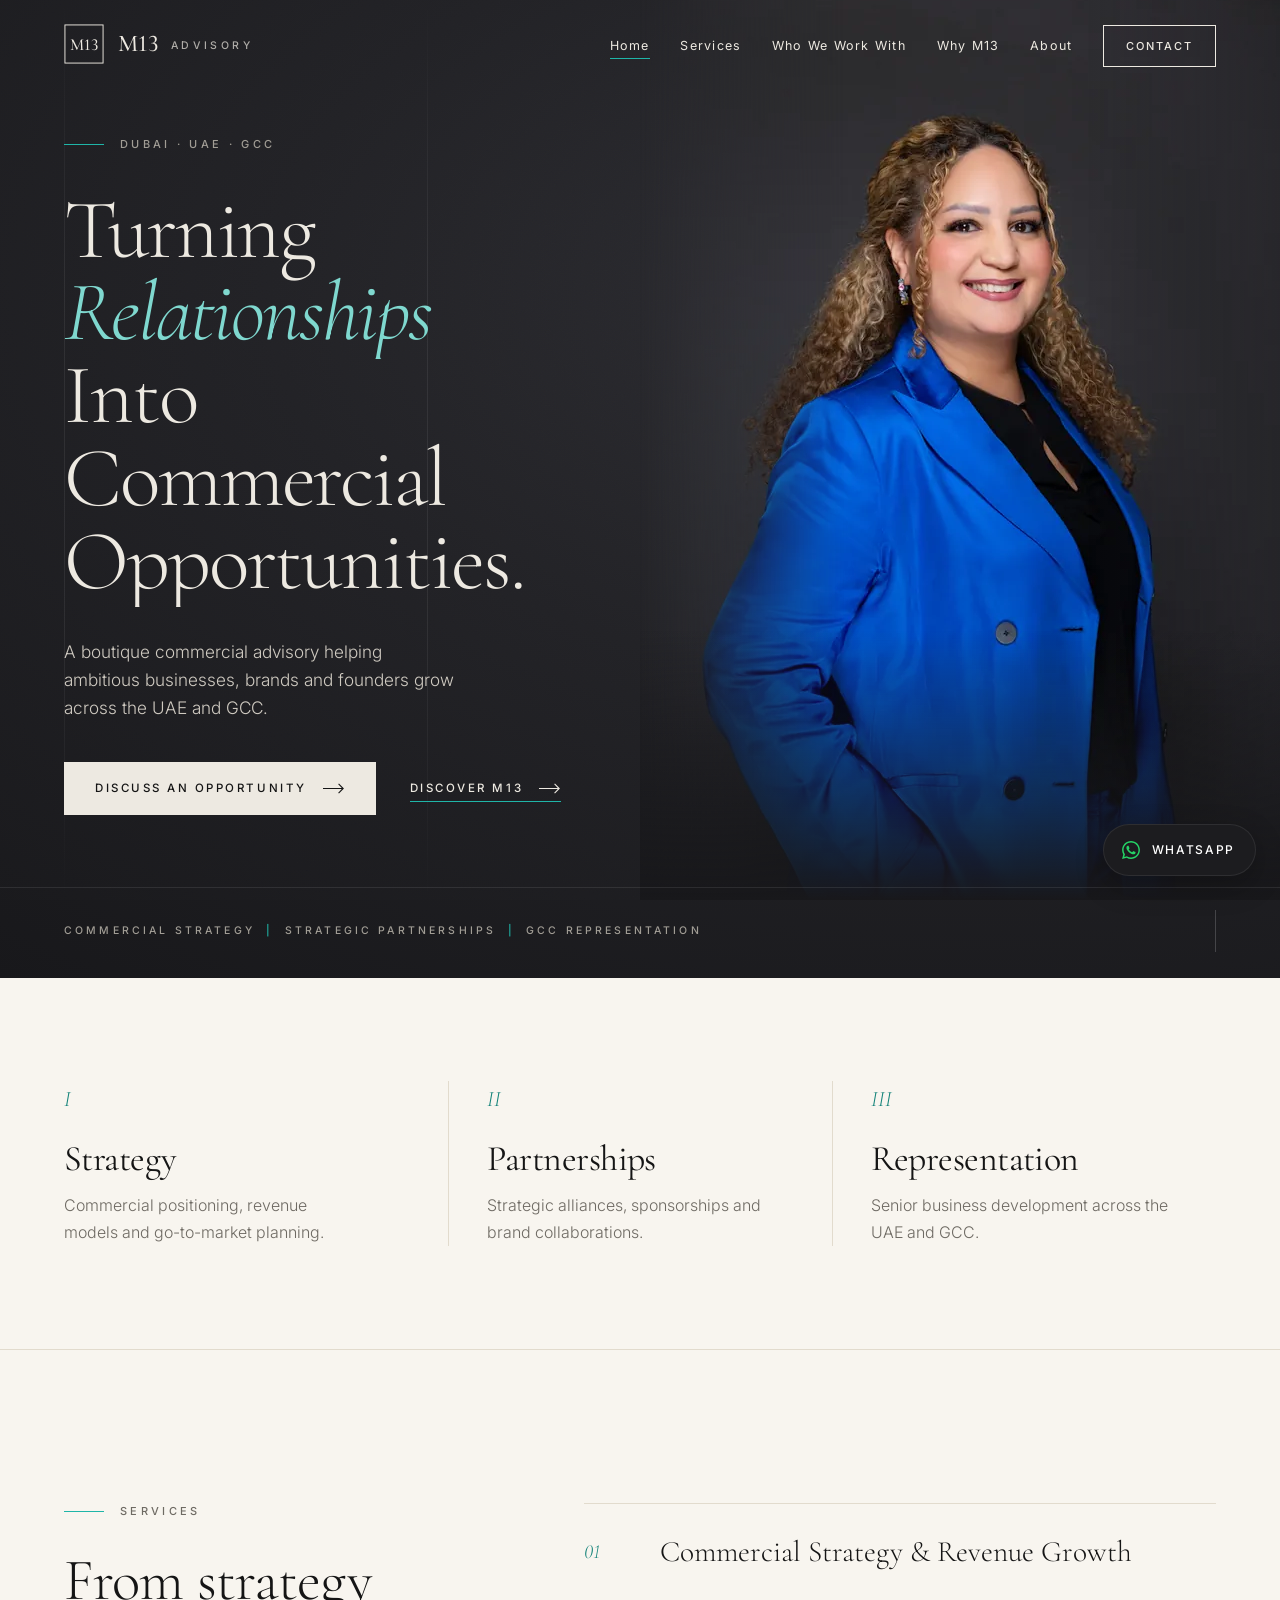
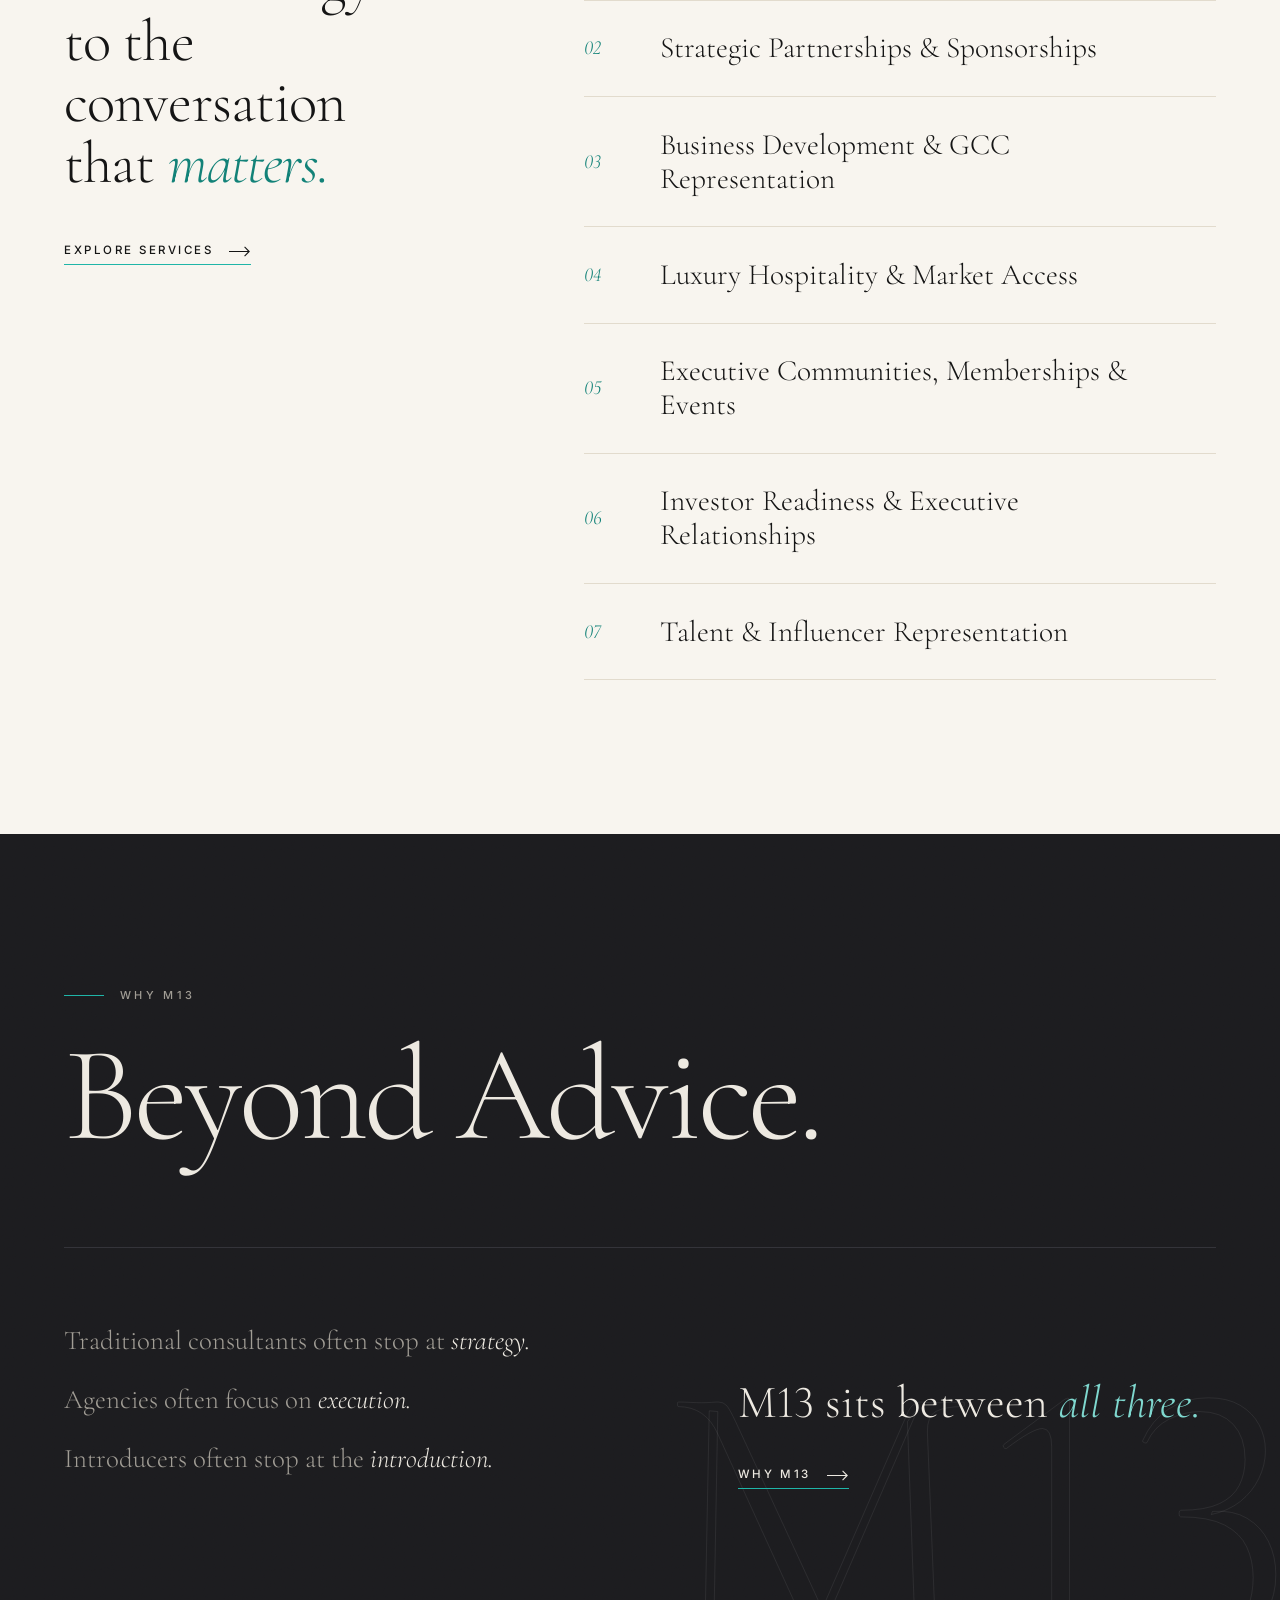
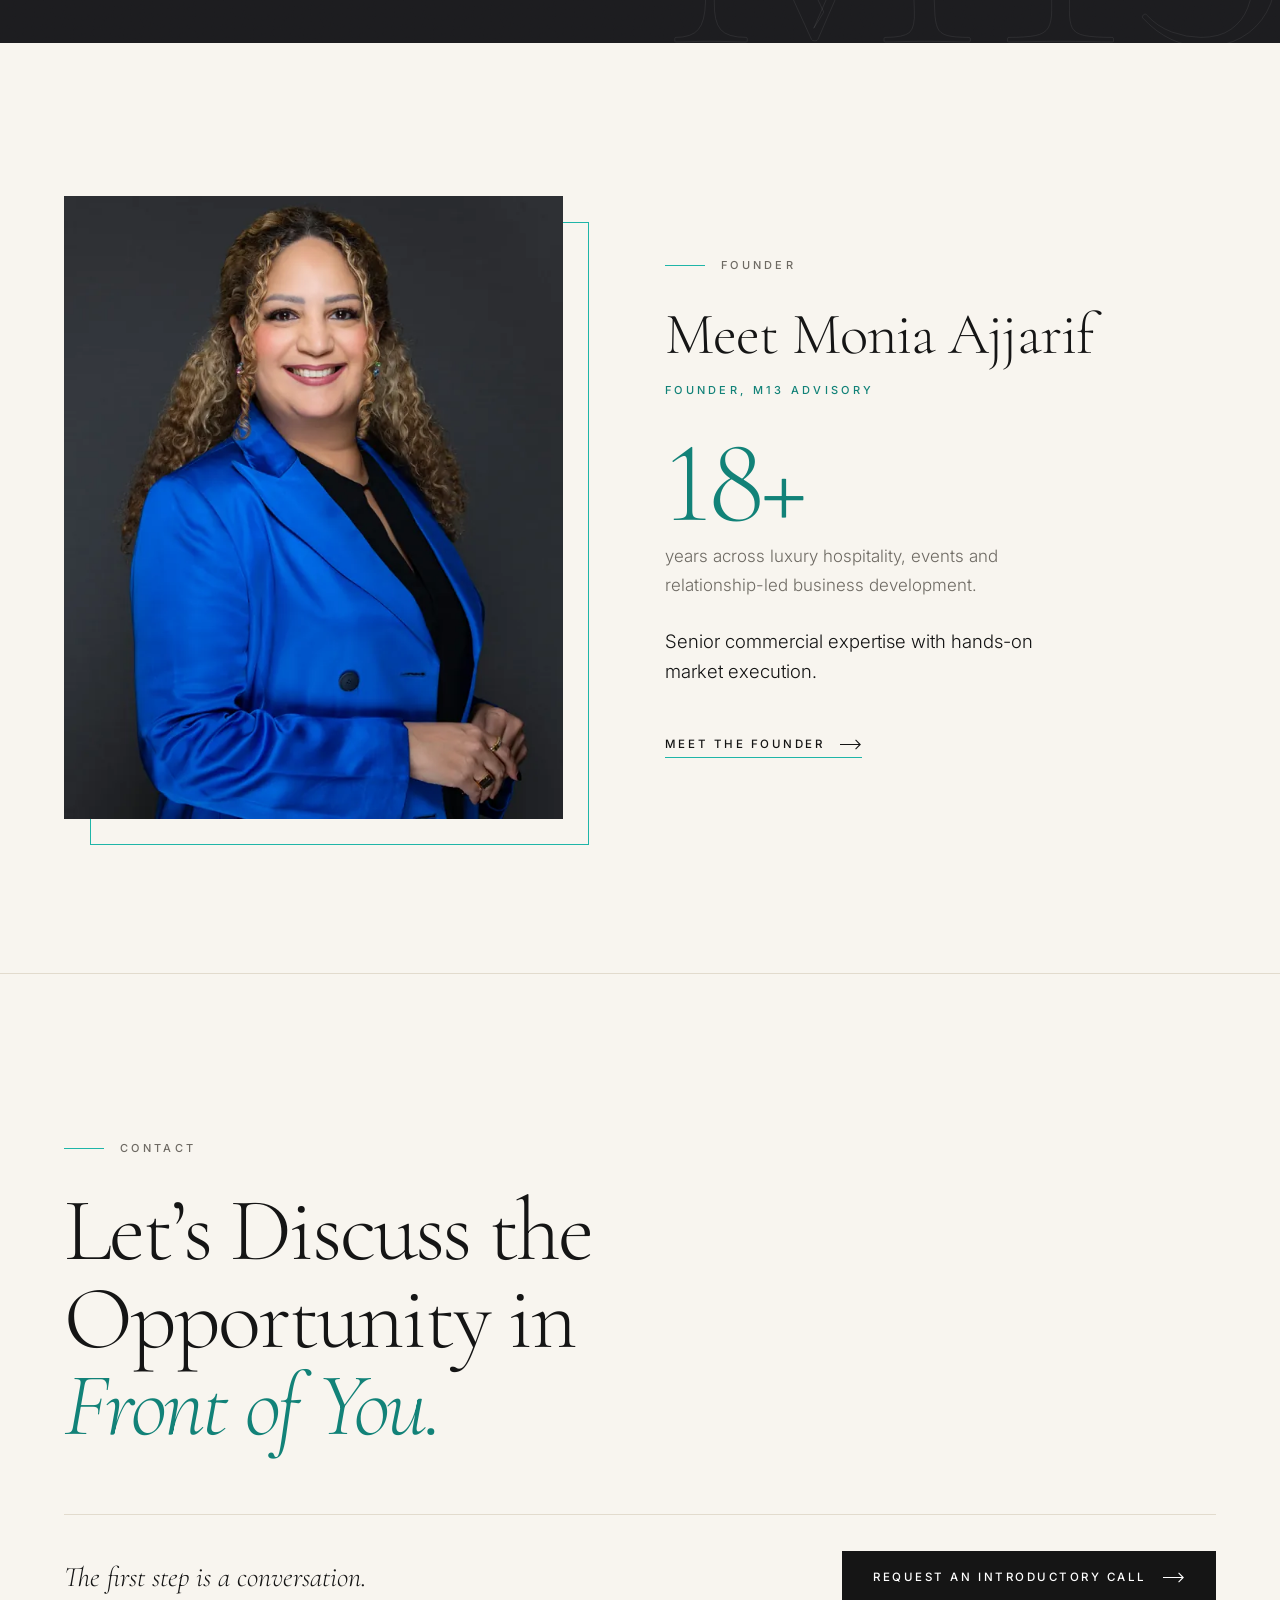
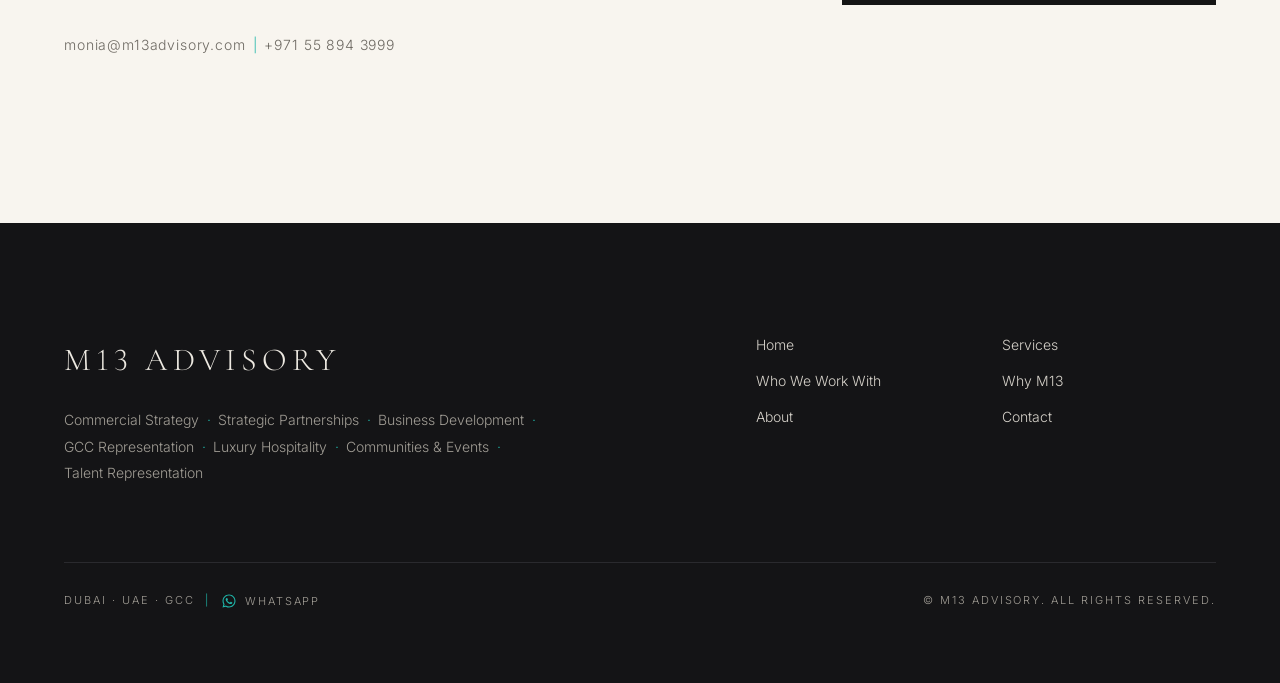
==== index.html @ a1a85a58 "M13 Advisory website" ====
<!doctype html>
<html lang="en">
<head>
<meta charset="utf-8">
<meta name="viewport" content="width=device-width, initial-scale=1">
<title>M13 Advisory | Commercial Strategy &amp; Strategic Partnerships GCC</title>
<meta name="description" content="M13 Advisory is a Dubai-based boutique commercial advisory specialising in commercial strategy, strategic partnerships, business development and GCC market representation.">

<link rel="canonical" href="https://m13advisory.com/">
<meta property="og:type" content="website">
<meta property="og:site_name" content="M13 Advisory">
<meta property="og:title" content="M13 Advisory | Commercial Strategy &amp; Strategic Partnerships GCC">
<meta property="og:description" content="M13 Advisory is a Dubai-based boutique commercial advisory specialising in commercial strategy, strategic partnerships, business development and GCC market representation.">
<meta property="og:url" content="https://m13advisory.com/">
<meta property="og:image" content="https://m13advisory.com/assets/og-image.png">
<meta property="og:locale" content="en_GB">
<meta name="twitter:card" content="summary_large_image">
<meta name="twitter:title" content="M13 Advisory | Commercial Strategy &amp; Strategic Partnerships GCC">
<meta name="twitter:description" content="M13 Advisory is a Dubai-based boutique commercial advisory specialising in commercial strategy, strategic partnerships, business development and GCC market representation.">
<meta name="twitter:image" content="https://m13advisory.com/assets/og-image.png">
<meta name="theme-color" content="#1A1A1C">
<link rel="icon" href="favicon.svg" type="image/svg+xml">
<link rel="apple-touch-icon" href="assets/apple-touch-icon.png">
<link rel="preconnect" href="https://fonts.googleapis.com">
<link rel="preconnect" href="https://fonts.gstatic.com" crossorigin>
<link href="https://fonts.googleapis.com/css2?family=Cormorant+Garamond:ital,wght@0,300;0,400;0,500;0,600;1,300;1,400;1,500&family=Inter:wght@300;400;500;600&display=swap" rel="stylesheet">
<link rel="stylesheet" href="assets/styles.css">
<script>document.documentElement.classList.add('js')</script>
</head>
<body class="has-dark-hero">
<a class="skip" href="#main">Skip to content</a>
<header class="site-header" data-header>
  <div class="wrap header-inner">
    <a class="brand" href="index.html" aria-label="M13 Advisory — Home">
  <svg class="brand-mark" viewBox="0 0 64 64" aria-hidden="true"><rect x="1.5" y="1.5" width="61" height="61" fill="none" stroke="currentColor" stroke-width="1.5"/><text x="32" y="42" text-anchor="middle" font-family="Cormorant Garamond, Georgia, serif" font-size="27" font-weight="500" fill="currentColor">M13</text></svg>
  <span class="brand-word">M13 <span>Advisory</span></span>
</a>
    <button class="menu-toggle" aria-expanded="false" aria-controls="site-nav" aria-label="Open menu"><span></span><span></span></button>
    <nav id="site-nav" class="site-nav" aria-label="Main">
      <ul>
<li><a href="index.html" aria-current="page">Home</a></li>
<li><a href="services.html">Services</a></li>
<li><a href="who-we-work-with.html">Who We Work With</a></li>
<li><a href="why-m13.html">Why M13</a></li>
<li><a href="about.html">About</a></li>
<li><a href="contact.html" class="nav-cta">Contact</a></li>
      </ul>
    </nav>
  </div>
</header>
<main id="main">

<section class="hero dark grain">
  <div class="hero-media"><figure class="photo hero-photo">
  <span class="photo-fallback" aria-hidden="true"><span class="pf-initials">MA</span><span class="pf-rule"></span><span class="pf-cap">Monia Ajjarif</span></span>
  <picture><source type="image/webp" srcset="assets/img/monia-pocket-640.webp 640w, assets/img/monia-pocket-1100.webp 1100w" sizes="(max-width: 960px) 100vw, 50vw"><img src="assets/img/monia-pocket-1100.webp" alt="Monia Ajjarif, Founder, M13 Advisory" width="1100" height="1650" fetchpriority="high" decoding="async" onerror="this.closest('figure').classList.add('img-missing')"></picture>
</figure></div>
  <div class="hero-lines" aria-hidden="true"><span></span><span></span><span></span></div>
  <div class="wrap hero-inner">
    <p class="eyebrow hero-in" style="--d:.1s"><span>Dubai · UAE · GCC</span></p>
    <h1 class="hero-title"><span class="ln"><span style="--d:.2s">Turning <em>Relationships</em></span></span> <span class="ln"><span style="--d:.34s">Into Commercial</span></span> <span class="ln"><span style="--d:.48s">Opportunities.</span></span></h1>
    <p class="hero-lead hero-in" style="--d:.8s">A boutique commercial advisory helping ambitious businesses, brands and founders grow across the UAE and GCC.</p>
    <div class="actions hero-in" style="--d:.95s"><a class="btn btn-light" href="contact.html"><span>Discuss an Opportunity</span><svg class="arrow" viewBox="0 0 24 12" aria-hidden="true"><path d="M0 6h22M17 1l5 5-5 5" fill="none" stroke="currentColor" stroke-width="1.2"/></svg></a><a class="btn btn-ghost" href="about.html"><span>Discover M13</span><svg class="arrow" viewBox="0 0 24 12" aria-hidden="true"><path d="M0 6h22M17 1l5 5-5 5" fill="none" stroke="currentColor" stroke-width="1.2"/></svg></a></div>
  </div>
  <div class="wrap hero-foot hero-in" style="--d:1.15s">
    <p>Commercial Strategy <span class="sep">|</span> Strategic Partnerships <span class="sep">|</span> GCC Representation</p>
    <span class="scroll-cue" aria-hidden="true"></span>
  </div>
</section>

<section class="pillar-strip">
  <div class="wrap">
    <ol class="trio">
      <li class="reveal"><span class="trio-num">I</span><h2>Strategy</h2><p>Commercial positioning, revenue models and go-to-market planning.</p></li>
      <li class="reveal" style="--d:.1s"><span class="trio-num">II</span><h2>Partnerships</h2><p>Strategic alliances, sponsorships and brand collaborations.</p></li>
      <li class="reveal" style="--d:.2s"><span class="trio-num">III</span><h2>Representation</h2><p>Senior business development across the UAE and GCC.</p></li>
    </ol>
  </div>
</section>

<section class="section svc-index-sec">
  <div class="wrap idx-grid">
    <div class="idx-head reveal">
      <p class="eyebrow"><span>Services</span></p>
      <h2 class="display-2">From strategy to the conversation that <em>matters.</em></h2>
      <a class="btn btn-ghost" href="services.html"><span>Explore Services</span><svg class="arrow" viewBox="0 0 24 12" aria-hidden="true"><path d="M0 6h22M17 1l5 5-5 5" fill="none" stroke="currentColor" stroke-width="1.2"/></svg></a>
    </div>
    <ol class="svc-index">
<li class="reveal" style="--d:0.00s"><a class="idx-row" href="services.html#01">
  <span class="idx-num">01</span>
  <span class="idx-title">Commercial Strategy &amp; Revenue Growth</span>
  <span class="idx-go" aria-hidden="true"><svg class="arrow" viewBox="0 0 24 12" aria-hidden="true"><path d="M0 6h22M17 1l5 5-5 5" fill="none" stroke="currentColor" stroke-width="1.2"/></svg></span>
</a></li>
<li class="reveal" style="--d:0.05s"><a class="idx-row" href="services.html#02">
  <span class="idx-num">02</span>
  <span class="idx-title">Strategic Partnerships &amp; Sponsorships</span>
  <span class="idx-go" aria-hidden="true"><svg class="arrow" viewBox="0 0 24 12" aria-hidden="true"><path d="M0 6h22M17 1l5 5-5 5" fill="none" stroke="currentColor" stroke-width="1.2"/></svg></span>
</a></li>
<li class="reveal" style="--d:0.10s"><a class="idx-row" href="services.html#03">
  <span class="idx-num">03</span>
  <span class="idx-title">Business Development &amp; GCC Representation</span>
  <span class="idx-go" aria-hidden="true"><svg class="arrow" viewBox="0 0 24 12" aria-hidden="true"><path d="M0 6h22M17 1l5 5-5 5" fill="none" stroke="currentColor" stroke-width="1.2"/></svg></span>
</a></li>
<li class="reveal" style="--d:0.15s"><a class="idx-row" href="services.html#04">
  <span class="idx-num">04</span>
  <span class="idx-title">Luxury Hospitality &amp; Market Access</span>
  <span class="idx-go" aria-hidden="true"><svg class="arrow" viewBox="0 0 24 12" aria-hidden="true"><path d="M0 6h22M17 1l5 5-5 5" fill="none" stroke="currentColor" stroke-width="1.2"/></svg></span>
</a></li>
<li class="reveal" style="--d:0.20s"><a class="idx-row" href="services.html#05">
  <span class="idx-num">05</span>
  <span class="idx-title">Executive Communities, Memberships &amp; Events</span>
  <span class="idx-go" aria-hidden="true"><svg class="arrow" viewBox="0 0 24 12" aria-hidden="true"><path d="M0 6h22M17 1l5 5-5 5" fill="none" stroke="currentColor" stroke-width="1.2"/></svg></span>
</a></li>
<li class="reveal" style="--d:0.25s"><a class="idx-row" href="services.html#06">
  <span class="idx-num">06</span>
  <span class="idx-title">Investor Readiness &amp; Executive Relationships</span>
  <span class="idx-go" aria-hidden="true"><svg class="arrow" viewBox="0 0 24 12" aria-hidden="true"><path d="M0 6h22M17 1l5 5-5 5" fill="none" stroke="currentColor" stroke-width="1.2"/></svg></span>
</a></li>
<li class="reveal" style="--d:0.30s"><a class="idx-row" href="services.html#07">
  <span class="idx-num">07</span>
  <span class="idx-title">Talent &amp; Influencer Representation</span>
  <span class="idx-go" aria-hidden="true"><svg class="arrow" viewBox="0 0 24 12" aria-hidden="true"><path d="M0 6h22M17 1l5 5-5 5" fill="none" stroke="currentColor" stroke-width="1.2"/></svg></span>
</a></li>
    </ol>
  </div>
</section>

<section class="section beyond dark grain">
  <span class="beyond-m13" aria-hidden="true">M13</span>
  <div class="wrap">
    <p class="eyebrow"><span>Why M13</span></p>
    <h2 class="beyond-title reveal">Beyond Advice.</h2>
    <div class="beyond-grid">
      <ul class="beyond-list">
        <li class="reveal">Traditional consultants often stop at <span>strategy.</span></li>
        <li class="reveal" style="--d:.1s">Agencies often focus on <span>execution.</span></li>
        <li class="reveal" style="--d:.2s">Introducers often stop at the <span>introduction.</span></li>
      </ul>
      <div class="beyond-answer reveal" style="--d:.3s">
        <p class="statement">M13 sits between <em>all three.</em></p>
        <a class="btn btn-ghost" href="why-m13.html"><span>Why M13</span><svg class="arrow" viewBox="0 0 24 12" aria-hidden="true"><path d="M0 6h22M17 1l5 5-5 5" fill="none" stroke="currentColor" stroke-width="1.2"/></svg></a>
      </div>
    </div>
  </div>
</section>

<section class="section founder-teaser">
  <div class="wrap founder-grid">
    <div class="reveal reveal-img"><figure class="photo founder-photo">
  <span class="photo-fallback" aria-hidden="true"><span class="pf-initials">MA</span><span class="pf-rule"></span><span class="pf-cap">Monia Ajjarif</span></span>
  <picture><source type="image/webp" srcset="assets/img/monia-clasped-640.webp 640w, assets/img/monia-clasped-1100.webp 1100w" sizes="(max-width: 960px) 92vw, 46vw"><img src="assets/monia-ajjarif.jpg" alt="Monia Ajjarif, Founder, M13 Advisory" width="1100" height="1375" loading="lazy" decoding="async" onerror="this.closest('figure').classList.add('img-missing')"></picture>
</figure></div>
    <div class="founder-copy reveal" style="--d:.15s">
      <p class="eyebrow"><span>Founder</span></p>
      <h2 class="display-2">Meet Monia Ajjarif</h2>
      <p class="role">Founder, M13 Advisory</p>
      <p class="big-num"><span>18+</span>years across luxury hospitality, events and relationship-led business development.</p>
      <p class="lead">Senior commercial expertise with hands-on market execution.</p>
      <div class="actions"><a class="btn btn-ghost" href="about.html#founder"><span>Meet the Founder</span><svg class="arrow" viewBox="0 0 24 12" aria-hidden="true"><path d="M0 6h22M17 1l5 5-5 5" fill="none" stroke="currentColor" stroke-width="1.2"/></svg></a></div>
    </div>
  </div>
</section>

<section class="section cta-band">
  <div class="wrap">
    <div class="cta-inner reveal">
      <p class="eyebrow"><span>Contact</span></p>
      <h2 class="cta-title">Let’s Discuss the Opportunity in <em>Front of You.</em></h2>
      <div class="cta-row">
        <p class="lead">The first step is a conversation.</p>
        <div class="actions"><a class="btn btn-primary" href="contact.html"><span>Request an Introductory Call</span><svg class="arrow" viewBox="0 0 24 12" aria-hidden="true"><path d="M0 6h22M17 1l5 5-5 5" fill="none" stroke="currentColor" stroke-width="1.2"/></svg></a></div>
      </div>
      <p class="cta-contacts"><a href="mailto:monia@m13advisory.com">monia@m13advisory.com</a><span class="sep">|</span><a href="tel:+971558943999">+971 55 894 3999</a></p>
    </div>
  </div>
</section>

</main>
<footer class="site-footer">
  <div class="wrap">
    <div class="footer-top">
      <div>
        <p class="footer-brand">M13 ADVISORY</p>
        <p class="footer-services"><span class="nw">Commercial Strategy</span> <span class="dot">·</span> <span class="nw">Strategic Partnerships</span> <span class="dot">·</span> <span class="nw">Business Development</span> <span class="dot">·</span> <span class="nw">GCC Representation</span> <span class="dot">·</span> <span class="nw">Luxury Hospitality</span> <span class="dot">·</span> <span class="nw">Communities &amp; Events</span> <span class="dot">·</span> <span class="nw">Talent Representation</span></p>
      </div>
      <nav aria-label="Footer"><ul class="footer-nav"><li><a href="index.html">Home</a></li> <li><a href="services.html">Services</a></li> <li><a href="who-we-work-with.html">Who We Work With</a></li> <li><a href="why-m13.html">Why M13</a></li> <li><a href="about.html">About</a></li> <li><a href="contact.html">Contact</a></li></ul></nav>
    </div>
    <div class="footer-bottom">
      <p>Dubai · UAE · GCC <span class="sep">|</span> <a class="footer-wa" href="https://wa.me/971558943999?text=Hello%20Monia%2C%20I%20found%20M13%20Advisory%27s%20website%20and%20would%20like%20to%20discuss%20a%20commercial%20opportunity." target="_blank" rel="noopener" aria-label="Message Monia on WhatsApp"><svg viewBox="0 0 32 32" width="22" height="22" aria-hidden="true" focusable="false"><path fill="currentColor" d="M16.04 3C8.86 3 3.03 8.82 3.03 16c0 2.29.6 4.53 1.74 6.5L3 29l6.68-1.75A12.95 12.95 0 0 0 16.04 29C23.2 29 29 23.18 29 16S23.2 3 16.04 3zm0 23.8c-1.95 0-3.86-.52-5.53-1.51l-.4-.24-3.96 1.04 1.06-3.86-.26-.4A10.77 10.77 0 0 1 5.2 16c0-5.97 4.86-10.82 10.84-10.82 5.97 0 10.82 4.85 10.82 10.82 0 5.98-4.85 10.8-10.82 10.8zm5.94-8.1c-.33-.16-1.93-.95-2.23-1.06-.3-.11-.52-.16-.74.16-.22.33-.85 1.06-1.04 1.28-.19.22-.38.25-.71.08-.33-.16-1.38-.51-2.63-1.62-.97-.87-1.63-1.94-1.82-2.27-.19-.33-.02-.5.14-.67.15-.15.33-.38.49-.57.16-.19.22-.33.33-.55.11-.22.05-.41-.03-.57-.08-.16-.74-1.78-1.01-2.44-.27-.64-.54-.55-.74-.56h-.63c-.22 0-.57.08-.87.41-.3.33-1.14 1.11-1.14 2.71s1.17 3.15 1.33 3.36c.16.22 2.3 3.51 5.57 4.92.78.34 1.39.54 1.86.69.78.25 1.5.21 2.06.13.63-.09 1.93-.79 2.2-1.55.27-.76.27-1.42.19-1.55-.08-.14-.3-.22-.63-.38z"/></svg><span>WhatsApp</span></a></p>
      <p>© M13 Advisory. All rights reserved.</p>
    </div>
  </div>
</footer>
<a class="wa-float" href="https://wa.me/971558943999?text=Hello%20Monia%2C%20I%20found%20M13%20Advisory%27s%20website%20and%20would%20like%20to%20discuss%20a%20commercial%20opportunity." target="_blank" rel="noopener" aria-label="Message Monia on WhatsApp"><svg viewBox="0 0 32 32" width="22" height="22" aria-hidden="true" focusable="false"><path fill="currentColor" d="M16.04 3C8.86 3 3.03 8.82 3.03 16c0 2.29.6 4.53 1.74 6.5L3 29l6.68-1.75A12.95 12.95 0 0 0 16.04 29C23.2 29 29 23.18 29 16S23.2 3 16.04 3zm0 23.8c-1.95 0-3.86-.52-5.53-1.51l-.4-.24-3.96 1.04 1.06-3.86-.26-.4A10.77 10.77 0 0 1 5.2 16c0-5.97 4.86-10.82 10.84-10.82 5.97 0 10.82 4.85 10.82 10.82 0 5.98-4.85 10.8-10.82 10.8zm5.94-8.1c-.33-.16-1.93-.95-2.23-1.06-.3-.11-.52-.16-.74.16-.22.33-.85 1.06-1.04 1.28-.19.22-.38.25-.71.08-.33-.16-1.38-.51-2.63-1.62-.97-.87-1.63-1.94-1.82-2.27-.19-.33-.02-.5.14-.67.15-.15.33-.38.49-.57.16-.19.22-.33.33-.55.11-.22.05-.41-.03-.57-.08-.16-.74-1.78-1.01-2.44-.27-.64-.54-.55-.74-.56h-.63c-.22 0-.57.08-.87.41-.3.33-1.14 1.11-1.14 2.71s1.17 3.15 1.33 3.36c.16.22 2.3 3.51 5.57 4.92.78.34 1.39.54 1.86.69.78.25 1.5.21 2.06.13.63-.09 1.93-.79 2.2-1.55.27-.76.27-1.42.19-1.55-.08-.14-.3-.22-.63-.38z"/></svg><span class="wa-label">WhatsApp</span></a>
<script src="assets/main.js" defer></script>
</body>
</html>
---- assets/styles.css ----
/* M13 Advisory — styles v2. Plain CSS, no build step. */
:root{
  --ivory:#F8F5EF; --paper:#FFFFFF; --sand:#EFEADF; --line:#E2DBCD; --line-d:#34343A;
  --ink:#151515; --charcoal:#2A2A2A; --muted:#6E6A63;
  --accent:#1FB5A8; --accent-ink:#128278; --accent-soft:#7FD8CF;
  --dark:#1C1C1F; --dark-2:#232327; --on-dark:#EDE9E1; --on-dark-mute:#A19D95;
  --serif:"Cormorant Garamond", Georgia, "Times New Roman", serif;
  --sans:"Inter", system-ui, -apple-system, "Segoe UI", Roboto, sans-serif;
  --wrap:1320px; --gutter:clamp(22px,5vw,72px);
  --space:clamp(96px,12vw,176px);
  --ease:cubic-bezier(.2,.7,.1,1);
  --header-h:88px;
}
*,*::before,*::after{box-sizing:border-box}
html{-webkit-text-size-adjust:100%;scroll-behavior:smooth;scroll-padding-top:100px}
body{margin:0;background:var(--ivory);color:var(--charcoal);font:300 17px/1.7 var(--sans);-webkit-font-smoothing:antialiased;text-rendering:optimizeLegibility;font-variant-numeric:lining-nums}
img{max-width:100%;display:block}
a{color:inherit;text-decoration:none}
p{margin:0 0 1.1em}
h1,h2,h3{font-family:var(--serif);font-weight:400;color:var(--ink);margin:0;letter-spacing:-.015em;line-height:1.05;font-variant-numeric:lining-nums}
em{font-style:italic;color:var(--accent-ink)}
strong{font-weight:500;color:var(--ink)}
::selection{background:var(--accent);color:#fff}
:focus-visible{outline:2px solid var(--accent);outline-offset:3px}
.skip{position:absolute;left:-9999px;top:8px;background:var(--ink);color:#fff;padding:8px 14px;z-index:100}
.skip:focus{left:8px}
.nw{white-space:nowrap}

.wrap{max-width:var(--wrap);margin:0 auto;padding:0 var(--gutter)}
.narrow{max-width:900px}
.center{text-align:center}
.measure{max-width:48ch}
.section{padding:var(--space) 0;position:relative}
.tinted{background:var(--sand)}
.dark{background:var(--dark);color:var(--on-dark-mute)}
.dark h1,.dark h2,.dark h3{color:var(--on-dark)}
.dark em{color:var(--accent-soft)}
.dark strong{color:var(--on-dark)}
.sep{color:var(--accent);padding:0 .5em}
.num{font-family:var(--sans);font-weight:500;font-size:12px;letter-spacing:.18em;color:var(--accent-ink);display:inline-block}
.dark .num{color:var(--accent)}

/* film grain on dark sections */
.grain{isolation:isolate;overflow:hidden}
.grain::before{content:"";position:absolute;inset:0;z-index:0;pointer-events:none;opacity:.07;mix-blend-mode:overlay;
  background-image:url("data:image/svg+xml,%3Csvg xmlns='http://www.w3.org/2000/svg' width='180' height='180'%3E%3Cfilter id='n'%3E%3CfeTurbulence type='fractalNoise' baseFrequency='.9' numOctaves='3' stitchTiles='stitch'/%3E%3C/filter%3E%3Crect width='100%25' height='100%25' filter='url(%23n)'/%3E%3C/svg%3E")}
.grain > *{position:relative;z-index:1}

.eyebrow{font:500 11px/1.5 var(--sans);letter-spacing:.3em;text-transform:uppercase;color:var(--muted);margin:0 0 30px;display:flex;align-items:center;gap:16px;flex-wrap:wrap}
.eyebrow::before{content:"";width:40px;height:1px;background:var(--accent);flex:none}
.center .eyebrow{justify-content:center}
.dark .eyebrow{color:var(--on-dark-mute)}

.display-1{font-size:clamp(46px,7vw,108px);line-height:1;font-weight:300}
.display-2{font-size:clamp(38px,4.6vw,68px);line-height:1.04;font-weight:300}
.lead{font-size:clamp(18px,1.45vw,21px);line-height:1.6;color:var(--ink);font-weight:300}
.dark .lead{color:var(--on-dark)}
.statement{font-family:var(--serif);font-size:clamp(28px,2.8vw,40px);line-height:1.2;margin:.4em 0 .8em;color:var(--ink);font-weight:400}
.dark .statement{color:var(--on-dark)}
.statement strong{font-weight:500}
.small{font-size:14px;color:var(--muted)}
.role{font:500 11px/1 var(--sans);letter-spacing:.3em;text-transform:uppercase;color:var(--accent-ink);margin:20px 0 36px}
.dark .role{color:var(--accent)}

/* Buttons */
.actions{display:flex;flex-wrap:wrap;gap:18px 34px;margin-top:44px;align-items:center}
.actions.center{justify-content:center}
.btn{position:relative;display:inline-flex;align-items:center;gap:16px;font:500 11.5px/1 var(--sans);letter-spacing:.22em;text-transform:uppercase;padding:20px 30px;border:1px solid var(--ink);transition:background .4s var(--ease),color .4s var(--ease),border-color .4s var(--ease);cursor:pointer;background:none;color:var(--ink);white-space:nowrap;overflow:hidden}
.btn .arrow{width:22px;height:11px;flex:none;transition:transform .4s var(--ease)}
.btn:hover .arrow{transform:translateX(6px)}
.btn-primary{background:var(--ink);color:#fff}
.btn-primary:hover{background:var(--accent-ink);border-color:var(--accent-ink)}
.btn-light{background:var(--on-dark);color:var(--ink);border-color:var(--on-dark)}
.btn-light:hover{background:var(--accent);border-color:var(--accent);color:#fff}
.btn-ghost{border:0;padding:8px 0;border-radius:0}
.btn-ghost::after{content:"";position:absolute;left:0;right:0;bottom:0;height:1px;background:var(--accent);transform-origin:right;transition:transform .5s var(--ease)}
.btn-ghost:hover::after{transform:scaleX(.35)}
.btn-ghost:hover{color:var(--accent-ink)}
.dark .btn-ghost{color:var(--on-dark)}
.dark .btn-ghost:hover{color:var(--accent-soft)}

/* Header */
.site-header{position:fixed;top:0;left:0;right:0;z-index:50;background:transparent;transition:background .5s var(--ease),border-color .5s,transform .5s var(--ease),color .5s;border-bottom:1px solid transparent;color:var(--ink)}
.light-hero main{padding-top:var(--header-h)}
.light-hero .site-header{background:rgba(248,245,239,.9);backdrop-filter:saturate(1.2) blur(12px);-webkit-backdrop-filter:saturate(1.2) blur(12px)}
.site-header.scrolled{background:rgba(248,245,239,.86);backdrop-filter:saturate(1.2) blur(14px);-webkit-backdrop-filter:saturate(1.2) blur(14px);border-bottom-color:var(--line);color:var(--ink)}
.site-header.tucked{transform:translateY(-100%)}
.has-dark-hero .site-header:not(.scrolled){color:var(--on-dark)}
.header-inner{display:flex;align-items:center;justify-content:space-between;height:var(--header-h);transition:height .5s var(--ease)}
.scrolled .header-inner{height:72px}
.brand{display:flex;align-items:center;gap:14px;color:inherit}
.brand-mark{width:40px;height:40px;color:inherit}
.brand-mark text{font-variant-numeric:lining-nums}
.brand-word{font-family:var(--serif);font-size:24px;font-weight:500;letter-spacing:.02em}
.brand-word span{font-family:var(--sans);font-size:10.5px;letter-spacing:.34em;text-transform:uppercase;font-weight:500;opacity:.7;margin-left:6px;vertical-align:middle}
.site-nav ul{list-style:none;margin:0;padding:0;display:flex;align-items:center;gap:clamp(18px,2.4vw,40px)}
.site-nav a{font:400 12.5px/1 var(--sans);letter-spacing:.1em;color:inherit;padding:8px 0;position:relative}
.site-nav a::after{content:"";position:absolute;left:0;right:100%;bottom:2px;height:1px;background:var(--accent);transition:right .4s var(--ease)}
.site-nav a:hover::after,.site-nav a[aria-current="page"]::after{right:0}
.site-nav a.nav-cta{border:1px solid currentColor;padding:13px 22px;letter-spacing:.18em;text-transform:uppercase;font-size:11px;font-weight:500;transition:background .3s,color .3s,border-color .3s}
.site-nav a.nav-cta::after{display:none}
.site-nav a.nav-cta:hover,.site-nav a.nav-cta[aria-current="page"]{background:var(--accent);border-color:var(--accent);color:#fff}
.menu-toggle{display:none;background:none;border:0;width:44px;height:44px;padding:0;cursor:pointer;position:relative;color:inherit}
.menu-toggle span{position:absolute;left:10px;right:10px;height:1.5px;background:currentColor;transition:transform .3s,top .3s}
.menu-toggle span:first-child{top:17px}.menu-toggle span:last-child{top:26px}
.menu-open .menu-toggle span:first-child{top:21px;transform:rotate(45deg)}
.menu-open .menu-toggle span:last-child{top:21px;transform:rotate(-45deg)}

/* Reveal motion */
.js .reveal{opacity:0;transform:translateY(30px);transition:opacity 1.1s var(--ease),transform 1.2s var(--ease);transition-delay:var(--d,0s)}
.js .reveal.in{opacity:1;transform:none}
.js .reveal-img .photo img{transform:scale(1.08);transition:transform 1.8s var(--ease)}
.js .reveal-img.in .photo img{transform:none}

/* Photo slot with monogram fallback */
.photo{margin:0;position:relative;overflow:hidden;background:linear-gradient(160deg,#2E2E33 0%,#1F1F23 100%)}
.photo picture{display:block}.photo picture,.photo img{position:relative;z-index:1;width:100%;height:100%;object-fit:cover}
.photo-fallback{position:absolute;inset:0;display:flex;flex-direction:column;align-items:center;justify-content:center;gap:22px;z-index:0}
.pf-initials{font-family:var(--serif);font-size:clamp(80px,9vw,140px);line-height:1;color:var(--on-dark);font-weight:300;letter-spacing:.06em}
.pf-rule{width:40px;height:1px;background:var(--accent)}
.pf-cap{font:500 10.5px/1 var(--sans);letter-spacing:.34em;text-transform:uppercase;color:var(--on-dark-mute)}
.img-missing picture{display:none}

/* HERO */
.hero{min-height:100vh;min-height:100svh;display:flex;flex-direction:column;justify-content:flex-end;background:radial-gradient(120% 90% at 75% 30%,#2D2D32 0%,#222226 45%,#18181B 100%);padding:calc(var(--header-h) + 48px) 0 0}
.hero-media{position:absolute;top:0;right:0;bottom:0;width:min(50%,760px);z-index:1}
.hero-photo{height:100%;background:none}
.hero-photo .photo-fallback{display:none}
.hero-photo img{object-position:50% 12%;-webkit-mask-image:linear-gradient(to right,transparent 0%,#000 32%),linear-gradient(to top,transparent 0%,#000 22%);mask-image:linear-gradient(to right,transparent 0%,#000 32%);-webkit-mask-composite:source-in;animation:heroImg 2.4s var(--ease) both}
.hero-media::after{content:"";position:absolute;inset:0;z-index:2;background:linear-gradient(to top,#18181B 0%,rgba(24,24,27,0) 30%),linear-gradient(to left,rgba(24,24,27,.35),rgba(24,24,27,0) 30%);pointer-events:none}
@keyframes heroImg{from{opacity:0;transform:scale(1.06)}to{opacity:1;transform:none}}
.hero-lines{position:absolute;inset:0;z-index:0;pointer-events:none}
.hero-lines span{position:absolute;top:0;bottom:0;width:1px;background:linear-gradient(to bottom,rgba(255,255,255,0),rgba(255,255,255,.07) 30%,rgba(255,255,255,.07) 70%,rgba(255,255,255,0));transform-origin:top;animation:lineDraw 2s var(--ease) both}
.hero-lines span:nth-child(1){left:calc(var(--gutter) + 0px)}
.hero-lines span:nth-child(2){left:33.33%;animation-delay:.15s}
.hero-lines span:nth-child(3){left:66.66%;animation-delay:.3s}
@keyframes lineDraw{from{transform:scaleY(0)}to{transform:scaleY(1)}}
.hero-inner{position:relative;z-index:3;width:100%;padding-bottom:clamp(56px,8vh,110px)}
.hero .eyebrow{color:var(--on-dark-mute);margin-bottom:clamp(28px,4vh,44px)}
.hero-title{font-size:clamp(48px,min(6.6vw,11vh),118px);line-height:.98;font-weight:300;letter-spacing:-.025em;color:var(--on-dark);max-width:11.5ch;margin:0}
.hero-title em{color:var(--accent-soft);font-weight:300}
.hero-title .ln{display:block;overflow:hidden;padding-bottom:.06em;margin-bottom:-.06em}
.hero-title .ln > span{display:inline-block;animation:rise 1.3s var(--ease) both;animation-delay:var(--d,0s)}
@keyframes rise{from{transform:translateY(105%)}to{transform:none}}
.hero-in{animation:fadeUp 1.2s var(--ease) both;animation-delay:var(--d,0s)}
@keyframes fadeUp{from{opacity:0;transform:translateY(18px)}to{opacity:1;transform:none}}
.hero-lead{max-width:36ch;font-size:clamp(17px,1.35vw,20px);line-height:1.6;color:#CFCAC1;margin:clamp(28px,4vh,44px) 0 0}
.hero .actions{margin-top:clamp(32px,4.5vh,48px)}
.hero-foot{position:relative;z-index:3;display:flex;justify-content:space-between;align-items:center;border-top:1px solid rgba(255,255,255,.09);padding-top:22px;padding-bottom:26px;width:100%}
.hero-foot p{margin:0;font:500 10.5px/1.6 var(--sans);letter-spacing:.3em;text-transform:uppercase;color:var(--on-dark-mute)}
.scroll-cue{width:1px;height:42px;background:rgba(255,255,255,.18);position:relative;overflow:hidden}
.scroll-cue::after{content:"";position:absolute;left:0;top:-42px;width:1px;height:42px;background:var(--accent);animation:cue 2.4s var(--ease) infinite}
@keyframes cue{to{top:42px}}

/* Pillar strip */
.pillar-strip{padding:clamp(64px,8vw,110px) 0;border-bottom:1px solid var(--line)}
.trio{list-style:none;padding:0;margin:0;display:grid;grid-template-columns:repeat(3,1fr)}
.trio li{padding:0 clamp(24px,3vw,48px)}
.trio li:first-child{padding-left:0}
.trio li+li{border-left:1px solid var(--line)}
.trio-num{display:block;font-family:var(--serif);font-style:italic;font-size:22px;color:var(--accent-ink);margin-bottom:22px}
.trio h2{font-size:clamp(30px,2.8vw,42px);font-weight:400;margin-bottom:14px}
.trio p{color:var(--muted);margin:0;max-width:30ch;font-size:16px}

/* Services index */
.idx-grid{display:grid;grid-template-columns:minmax(0,.85fr) minmax(0,1.25fr);gap:clamp(40px,7vw,120px);align-items:start}
.idx-head{position:sticky;top:130px}
.idx-head .display-2{margin-bottom:40px;max-width:12ch}
.svc-index{list-style:none;padding:0;margin:0;border-top:1px solid var(--line)}
.idx-row{display:grid;grid-template-columns:64px 1fr 40px;align-items:center;gap:12px;padding:clamp(22px,2.4vw,32px) 0;border-bottom:1px solid var(--line);position:relative;transition:opacity .5s var(--ease)}
.idx-row::after{content:"";position:absolute;left:0;right:0;bottom:-1px;height:1px;background:var(--accent);transform:scaleX(0);transform-origin:left;transition:transform .7s var(--ease)}
.idx-num{font-family:var(--serif);font-style:italic;font-size:20px;color:var(--accent-ink)}
.idx-title{font-family:var(--serif);font-size:clamp(24px,2.3vw,36px);line-height:1.15;color:var(--ink);transition:transform .6s var(--ease),color .4s}
.idx-go{justify-self:end;color:var(--accent-ink);opacity:0;transform:translateX(-14px);transition:opacity .5s var(--ease),transform .5s var(--ease)}
.idx-go .arrow{width:28px;height:14px;display:block}
.svc-index:hover .idx-row{opacity:.4}
.svc-index .idx-row:hover,.svc-index .idx-row:focus-visible{opacity:1}
.idx-row:hover::after,.idx-row:focus-visible::after{transform:scaleX(1)}
.idx-row:hover .idx-title,.idx-row:focus-visible .idx-title{transform:translateX(14px)}
.idx-row:hover .idx-go,.idx-row:focus-visible .idx-go{opacity:1;transform:none}

/* Beyond Advice */
.beyond{background:var(--dark)}
.beyond-m13{position:absolute;right:-.04em;bottom:-.18em;font-family:var(--serif);font-weight:300;font-size:clamp(220px,30vw,520px);line-height:1;color:transparent;-webkit-text-stroke:1px rgba(255,255,255,.07);user-select:none;pointer-events:none;z-index:0!important}
.beyond-title{font-size:clamp(64px,10.5vw,176px);font-weight:300;line-height:.92;letter-spacing:-.03em;margin:0 0 clamp(56px,7vw,100px)}
.beyond-grid{display:grid;grid-template-columns:minmax(0,1.1fr) minmax(0,.9fr);gap:clamp(40px,7vw,120px);align-items:end;border-top:1px solid var(--line-d);padding-top:clamp(40px,5vw,64px)}
.beyond-list{list-style:none;margin:0;padding:0}
.beyond-list li{font-family:var(--serif);font-size:clamp(22px,2.1vw,30px);line-height:1.3;color:var(--on-dark-mute);padding:12px 0}
.beyond-list li span{color:var(--on-dark);font-style:italic}
.beyond-answer .statement{font-size:clamp(34px,3.6vw,54px);font-weight:300;margin:0 0 28px}

/* Founder */
.founder-grid{display:grid;grid-template-columns:minmax(0,.95fr) minmax(0,1.05fr);gap:clamp(48px,8vw,140px);align-items:center}
.founder-photo{aspect-ratio:4/5}
.founder-photo.tall{aspect-ratio:2/3;max-width:560px}
.founder-teaser .reveal-img{position:relative}
.founder-teaser .reveal-img::after{content:"";position:absolute;inset:26px -26px -26px 26px;border:1px solid var(--accent);z-index:-1;pointer-events:none}
.founder-teaser .founder-grid{isolation:isolate}
.founder-photo img{transition:transform 1.8s var(--ease)}
.founder-photo:hover img{transform:scale(1.03)}
.big-num{font-size:17px;color:var(--muted);max-width:34ch;margin:0 0 28px;display:flex;flex-direction:column;gap:6px}
.big-num span{font-family:var(--serif);font-weight:300;font-size:clamp(84px,9vw,140px);line-height:.9;color:var(--accent-ink);letter-spacing:-.02em}
.founder-copy .lead{max-width:34ch}
.founder-feature .founder-grid{grid-template-columns:minmax(0,.8fr) minmax(0,1.2fr);align-items:start}
.founder-feature .prose p{color:var(--on-dark-mute)}
.founder-feature .prose p.lead{color:var(--on-dark)}

/* Split layout */
.split{display:grid;grid-template-columns:minmax(0,1fr) minmax(0,1.05fr);gap:clamp(40px,7vw,120px);align-items:start}
.prose p:last-child{margin-bottom:0}
.prose .actions{margin-top:36px}

/* Section head */
.section-head{display:flex;justify-content:space-between;align-items:flex-end;gap:32px;margin-bottom:72px;flex-wrap:wrap}
.section-head .eyebrow{margin-bottom:22px}

/* Pillars (why page) */
.pillars{list-style:none;padding:0;margin:0;display:grid;grid-template-columns:repeat(5,1fr);border-top:1px solid var(--line)}
.pillars li{padding:40px 28px 0 0}
.pillars li+li{padding-left:28px;border-left:1px solid var(--line)}
.pillars .num{font-family:var(--serif);font-style:italic;font-size:40px;letter-spacing:0;font-weight:300;margin-bottom:24px;line-height:1}
.pillars h3{font-size:26px;margin-bottom:14px;line-height:1.15}
.pillars p{font-size:15px;color:var(--muted);margin:0}

/* Steps */
.steps{list-style:none;padding:0;margin:0;display:grid;grid-template-columns:repeat(4,1fr);gap:clamp(24px,3vw,48px)}
.step{border-top:1px solid var(--line-d);padding-top:34px;position:relative}
.step::before{content:"";position:absolute;top:-1px;left:0;width:56px;height:1px;background:var(--accent)}
.step .num{font-family:var(--serif);font-size:clamp(64px,6vw,92px);letter-spacing:-.02em;font-weight:300;line-height:1;margin-bottom:28px;color:var(--accent)}
.step h3{font-family:var(--sans);font-size:12px;font-weight:500;letter-spacing:.28em;text-transform:uppercase;margin-bottom:16px}
.step p{font-size:15px;margin:0;color:var(--on-dark-mute)}

/* Stats */
.stats{list-style:none;padding:0;margin:clamp(80px,9vw,130px) 0 0;display:grid;grid-template-columns:repeat(4,1fr);border-top:1px solid var(--line)}
.dark .stats{border-top-color:var(--line-d)}
.stats li{padding:36px 28px 0 0}
.stats li+li{padding-left:28px;border-left:1px solid var(--line)}
.dark .stats li+li{border-left-color:var(--line-d)}
.stats h3{font-size:clamp(28px,2.6vw,38px);font-weight:300;margin-bottom:14px}
.stats li:first-child h3{color:var(--accent-ink)}
.dark .stats li:first-child h3{color:var(--accent)}
.stats p{font-size:15px;color:var(--muted);margin:0}
.dark .stats p{color:var(--on-dark-mute)}

/* Philosophy */
.questions{list-style:none;padding:0;margin:28px 0 36px;border-top:1px solid var(--line)}
.questions li{font-family:var(--serif);font-size:clamp(22px,2.1vw,30px);line-height:1.3;color:var(--ink);padding:22px 0;border-bottom:1px solid var(--line);display:grid;grid-template-columns:56px 1fr;align-items:baseline}
.philosophy .lead{margin-top:32px;max-width:30ch}

/* CTA band */
.cta-band{border-top:1px solid var(--line);padding:clamp(100px,13vw,190px) 0}
.cta-title{font-size:clamp(46px,7vw,112px);font-weight:300;line-height:.98;letter-spacing:-.025em;max-width:14ch;margin-bottom:clamp(44px,5vw,72px)}
.cta-row{display:flex;justify-content:space-between;align-items:center;gap:32px;flex-wrap:wrap;border-top:1px solid var(--line);padding-top:36px}
.cta-row .lead{margin:0;font-family:var(--serif);font-size:clamp(24px,2.2vw,32px);font-style:italic}
.cta-row .actions{margin:0}
.cta-contacts{margin:28px 0 0;font-size:14px;letter-spacing:.06em;color:var(--muted)}
.cta-contacts a{transition:color .3s}
.cta-contacts a:hover{color:var(--accent-ink)}

/* Page hero (inner pages) */
.page-hero{padding:clamp(80px,11vw,170px) 0 clamp(72px,9vw,130px);border-bottom:1px solid var(--line);position:relative}
.page-hero .display-1{margin-bottom:44px;max-width:15ch}
.page-hero.simple{border:0;padding:clamp(120px,16vw,220px) 0}
.page-hero.simple .display-1{max-width:none}
.page-hero .split .display-1{margin-bottom:0}
.page-hero .lead.measure{color:var(--muted)}

/* Services TOC */
.toc ol{list-style:none;padding:0;margin:72px 0 0;display:grid;grid-template-columns:repeat(4,1fr);border-top:1px solid var(--line)}
.toc li{border-bottom:1px solid var(--line)}
.toc a{display:flex;gap:16px;align-items:baseline;padding:20px 20px 20px 0;font-size:15px;color:var(--ink);transition:color .3s,transform .4s var(--ease)}
.toc a:hover{color:var(--accent-ink);transform:translateX(6px)}

/* Service detail */
.svc{display:grid;grid-template-columns:minmax(0,.9fr) minmax(0,1.3fr);gap:clamp(40px,6vw,110px);padding:clamp(72px,8vw,120px) 0;border-bottom:1px solid var(--line);scroll-margin-top:90px}
.svc:first-child{padding-top:0}
.svc:last-child{border-bottom:0;padding-bottom:0}
.svc-head{position:sticky;top:120px;align-self:start}
.num.big{font-family:var(--serif);font-size:clamp(88px,10vw,160px);font-weight:300;font-style:italic;letter-spacing:-.03em;line-height:.85;margin-bottom:28px;color:var(--accent)}
.svc-head h2{font-size:clamp(34px,3.4vw,50px);font-weight:300}
.svc-tag{font-family:var(--serif);font-size:clamp(25px,2.4vw,34px);line-height:1.25;color:var(--ink);font-style:italic;margin-bottom:24px}
.ticks{list-style:none;padding:0;margin:40px 0 0;display:grid;grid-template-columns:1fr 1fr;column-gap:40px;border-top:1px solid var(--line)}
.ticks li{padding:14px 0 14px 24px;border-bottom:1px solid var(--line);font-size:15px;position:relative;color:var(--ink)}
.ticks li::before{content:"";position:absolute;left:0;top:26px;width:10px;height:1px;background:var(--accent)}
.note{margin-top:36px;padding:22px 26px;background:var(--sand);border-left:2px solid var(--accent);font-size:14.5px;font-style:italic;color:var(--muted)}
.note strong{font-style:normal;font-weight:500;color:var(--ink)}

/* Sectors */
.sectors{list-style:none;padding:0;margin:0;display:grid;grid-template-columns:repeat(2,1fr);border-top:1px solid var(--line)}
.sectors li{padding:52px 52px 52px 0;border-bottom:1px solid var(--line);display:grid;grid-template-columns:64px 1fr;column-gap:8px;transition:background .5s var(--ease)}
.sectors li:nth-child(even){padding-left:52px;padding-right:0;border-left:1px solid var(--line)}
.sectors .num{grid-row:span 2;padding-top:6px;font-family:var(--serif);font-style:italic;font-size:22px;letter-spacing:0;font-weight:400}
.sectors h2{font-size:clamp(30px,2.8vw,42px);font-weight:300;margin-bottom:14px}
.sectors p{color:var(--muted);margin:0}
.sectors li:last-child{grid-column:span 2;border-left:0;padding-left:0}

/* Engagement models */
.models{list-style:none;padding:0;margin:clamp(56px,7vw,96px) 0 0;border-top:1px solid var(--line)}
.models li{display:grid;grid-template-columns:90px minmax(0,1fr) minmax(0,1.3fr);gap:32px;padding:40px 0;border-bottom:1px solid var(--line);align-items:baseline}
.models .num{font-family:var(--serif);font-style:italic;font-size:30px;letter-spacing:0;font-weight:300}
.models h3{font-size:clamp(28px,2.6vw,38px);font-weight:300}
.models p{margin:0;color:var(--muted)}

/* Contact */
.contact-hero{border-bottom:0}
.contact-grid{display:grid;grid-template-columns:minmax(0,1fr) minmax(0,1fr);gap:clamp(48px,7vw,120px);align-items:start}
.contact-copy .display-1{font-size:clamp(44px,5.4vw,84px);max-width:13ch}
.contact-person{display:flex;align-items:center;gap:22px;margin-top:48px}
.photo.mini{width:92px;height:116px;flex:none}
.photo.mini img{object-position:50% 8%}
.photo.mini .pf-initials{font-size:30px}.photo.mini .pf-rule,.photo.mini .pf-cap{display:none}
.cp-name{font-family:var(--serif);font-size:26px;color:var(--ink);margin:0 0 4px}
.cp-role{font:500 10.5px/1 var(--sans);letter-spacing:.3em;text-transform:uppercase;color:var(--accent-ink);margin:0}
.contact-details{margin-top:36px;padding-top:28px;border-top:1px solid var(--line)}
.contact-details .loc{font-family:var(--serif);font-size:26px;color:var(--ink);margin-bottom:8px}
.contact-details a{transition:color .3s}
.contact-details a:hover{color:var(--accent-ink)}
.contact-form{background:var(--paper);padding:clamp(28px,4vw,60px);border:1px solid var(--line)}
.field{margin-bottom:28px}
.field-row{display:grid;grid-template-columns:1fr 1fr;gap:24px}
.field label{display:block;font:500 10.5px/1.4 var(--sans);letter-spacing:.22em;text-transform:uppercase;color:var(--muted);margin-bottom:10px}
.field input,.field textarea{width:100%;font:300 16px/1.5 var(--sans);color:var(--ink);background:transparent;border:0;border-bottom:1px solid #CFC8BA;padding:8px 0 12px;border-radius:0;transition:border-color .3s}
.field textarea{resize:vertical;min-height:120px}
.field input:focus,.field textarea:focus{outline:0;border-bottom-color:var(--accent)}
.contact-form .btn{margin-top:12px;width:100%;justify-content:center}
.hp{position:absolute;left:-10000px;width:1px;height:1px;overflow:hidden}

/* Footer */
.site-footer{background:#141416;color:var(--on-dark-mute);padding:clamp(72px,9vw,110px) 0 40px;font-size:14px}
.footer-top{display:grid;grid-template-columns:minmax(0,1.4fr) minmax(0,1fr);gap:48px;padding-bottom:60px;border-bottom:1px solid #2A2A2E}
.footer-brand{font-family:var(--serif);font-size:32px;letter-spacing:.16em;color:var(--on-dark);margin-bottom:20px}
.footer-services{max-width:560px;line-height:1.9}
.footer-services .dot{color:var(--accent);padding:0 .25em}
.footer-nav{list-style:none;padding:0;margin:0;display:grid;grid-template-columns:1fr 1fr;gap:12px 32px;justify-self:end}
.footer-nav a{color:#D6D2CA;transition:color .3s}
.footer-nav a:hover{color:var(--accent)}
.footer-bottom{display:flex;justify-content:space-between;gap:16px;flex-wrap:wrap;padding-top:28px;font-size:11px;letter-spacing:.18em;text-transform:uppercase}
.footer-bottom p{margin:0}

/* Responsive */
@media (max-width:1100px){
  .pillars{grid-template-columns:repeat(2,1fr)}
  .pillars li,.pillars li+li{padding:36px 28px 36px 0;border-left:0;border-bottom:1px solid var(--line)}
  .pillars li:nth-child(even){padding-left:28px;border-left:1px solid var(--line)}
  .pillars li:last-child{grid-column:span 2}
  .steps{grid-template-columns:repeat(2,1fr);row-gap:56px}
  .stats{grid-template-columns:repeat(2,1fr)}
  .stats li,.stats li+li{padding:32px 24px 32px 0;border-left:0;border-bottom:1px solid var(--line)}
  .dark .stats li{border-bottom-color:var(--line-d)}
  .stats li:nth-child(even){padding-left:24px;border-left:1px solid var(--line)}
  .dark .stats li:nth-child(even){border-left-color:var(--line-d)}
  .toc ol{grid-template-columns:repeat(2,1fr)}
}
@media (max-width:960px){
  :root{--header-h:76px}
  .menu-toggle{display:block;z-index:60}
  .site-nav{position:fixed;inset:var(--header-h) 0 0 0;background:var(--ivory);color:var(--ink);padding:32px var(--gutter);transform:translateY(-8px);opacity:0;visibility:hidden;transition:opacity .4s,transform .4s var(--ease),visibility .4s;overflow-y:auto;z-index:55}
  .menu-open .site-nav{opacity:1;visibility:visible;transform:none}
  .menu-open .site-header{background:var(--ivory)!important;color:var(--ink)!important;backdrop-filter:none;-webkit-backdrop-filter:none}
  body.menu-open{overflow:hidden}
  .site-nav ul{flex-direction:column;align-items:stretch;gap:0}
  .site-nav li{border-bottom:1px solid var(--line)}
  .site-nav a{display:block;font-family:var(--serif);font-size:34px;letter-spacing:0;padding:18px 0;font-weight:300}
  .site-nav a::after{display:none}
  .site-nav a[aria-current="page"]{color:var(--accent-ink)}
  .site-nav a.nav-cta{border:0;padding:18px 0;font:300 34px/1 var(--serif);letter-spacing:0;text-transform:none}
  .site-nav a.nav-cta:hover,.site-nav a.nav-cta[aria-current="page"]{background:none;color:var(--accent-ink)}
  .scrolled .header-inner{height:64px}
  .split,.founder-grid,.founder-feature .founder-grid,.contact-grid,.svc,.idx-grid,.beyond-grid{grid-template-columns:1fr}
  .idx-head{position:static}
  .svc-head{position:static}
  /* hero: portrait becomes the backdrop */
  .hero{min-height:0;padding-top:0;justify-content:flex-start;background:#1D1D20}
  .hero-media{position:relative;width:100%;height:min(58svh,600px);left:auto;right:auto}
  .hero-photo img{object-position:56% 4%;-webkit-mask-image:none;mask-image:none}
  .hero-media::after{background:linear-gradient(to top,#1D1D20 0%,#1D1D20 6%,rgba(29,29,32,.8) 22%,rgba(29,29,32,0) 50%),linear-gradient(to bottom,rgba(24,24,27,.55) 0%,rgba(24,24,27,0) 22%)}
  .hero-inner{margin-top:-64px;padding-bottom:56px}
  .hero .eyebrow{margin-bottom:22px}
  .hero-lines{display:none}
  .founder-teaser .reveal-img{max-width:520px;margin-right:26px}
  .founder-photo.tall{max-width:440px}
  .models li{grid-template-columns:56px 1fr;gap:12px 16px}
  .models li p{grid-column:2}
  .footer-top{grid-template-columns:1fr}
  .footer-nav{justify-self:start}
  .trio{grid-template-columns:1fr}
  .trio li,.trio li:first-child{padding:32px 0}
  .trio li+li{border-left:0;border-top:1px solid var(--line)}
  .trio li:first-child{padding-top:0}
  .trio li:last-child{padding-bottom:0}
}
@media (max-width:640px){
  body{font-size:16px}
  .brand-mark{width:34px;height:34px}
  .brand-word{font-size:21px}
  .display-1{font-size:clamp(42px,12vw,58px)}
  .hero-title{font-size:clamp(46px,13vw,64px)}
  .hero-foot p{font-size:9.5px;letter-spacing:.2em}
  .hero-foot .sep{padding:0 .25em}
  .actions{gap:22px 28px}
  .btn{white-space:normal;line-height:1.5}
  .eyebrow{letter-spacing:.22em;font-size:10.5px}
  .eyebrow::before{width:26px}
  .idx-row{grid-template-columns:44px 1fr 28px}
  .idx-go{opacity:1;transform:none}
  .idx-go .arrow{width:20px}
  .svc-index:hover .idx-row{opacity:1}
  .beyond-title{font-size:clamp(58px,17vw,92px)}
  .pillars,.stats{grid-template-columns:1fr}
  .pillars li,.pillars li+li,.pillars li:nth-child(even),.stats li,.stats li+li,.stats li:nth-child(even){padding:28px 0;border-left:0}
  .pillars li:last-child{grid-column:auto}
  .steps{grid-template-columns:1fr;row-gap:44px}
  .ticks{grid-template-columns:1fr}
  .toc ol{grid-template-columns:1fr}
  .sectors{grid-template-columns:1fr}
  .sectors li,.sectors li:nth-child(even){padding:36px 0;border-left:0;grid-template-columns:48px 1fr}
  .sectors li:last-child{grid-column:auto}
  .field-row{grid-template-columns:1fr;gap:0}
  .section-head{margin-bottom:44px}
  .questions li{grid-template-columns:40px 1fr}
  .footer-bottom{flex-direction:column}
  .cta-row{flex-direction:column;align-items:flex-start}
  .founder-teaser .reveal-img::after{inset:16px -16px -16px 16px}
  .founder-teaser .reveal-img{margin-right:16px}
}
@media (prefers-reduced-motion:reduce){
  *,*::before,*::after{animation:none!important;transition:none!important;scroll-behavior:auto!important}
  .js .reveal{opacity:1;transform:none}
  .js .reveal-img .photo img{transform:none}
}

/* WhatsApp */
.wa-float{position:fixed;right:24px;bottom:24px;z-index:40;display:inline-flex;align-items:center;gap:10px;height:52px;padding:0 20px 0 16px;border-radius:999px;background:var(--dark);color:#fff;font:500 12px/1 var(--sans);letter-spacing:.14em;text-transform:uppercase;text-decoration:none;box-shadow:0 10px 30px rgba(0,0,0,.22);border:1px solid rgba(255,255,255,.08);transition:transform .4s var(--ease),background .4s}
.wa-float svg{color:#25D366;flex:none}
.wa-float:hover{background:var(--accent-ink);transform:translateY(-2px)}.wa-float:hover svg{color:#fff}
.menu-open .wa-float{opacity:0;pointer-events:none}
.footer-wa,.contact-wa{display:inline-flex;align-items:center;gap:8px;color:inherit;vertical-align:middle}
.footer-wa svg,.contact-wa svg{width:16px;height:16px;color:var(--accent)}
.site-footer{padding-bottom:72px}
@media (max-width:720px){.wa-float{right:16px;bottom:16px;width:52px;padding:0;justify-content:center}.wa-float .wa-label{display:none}.contact-form{padding-bottom:64px}}
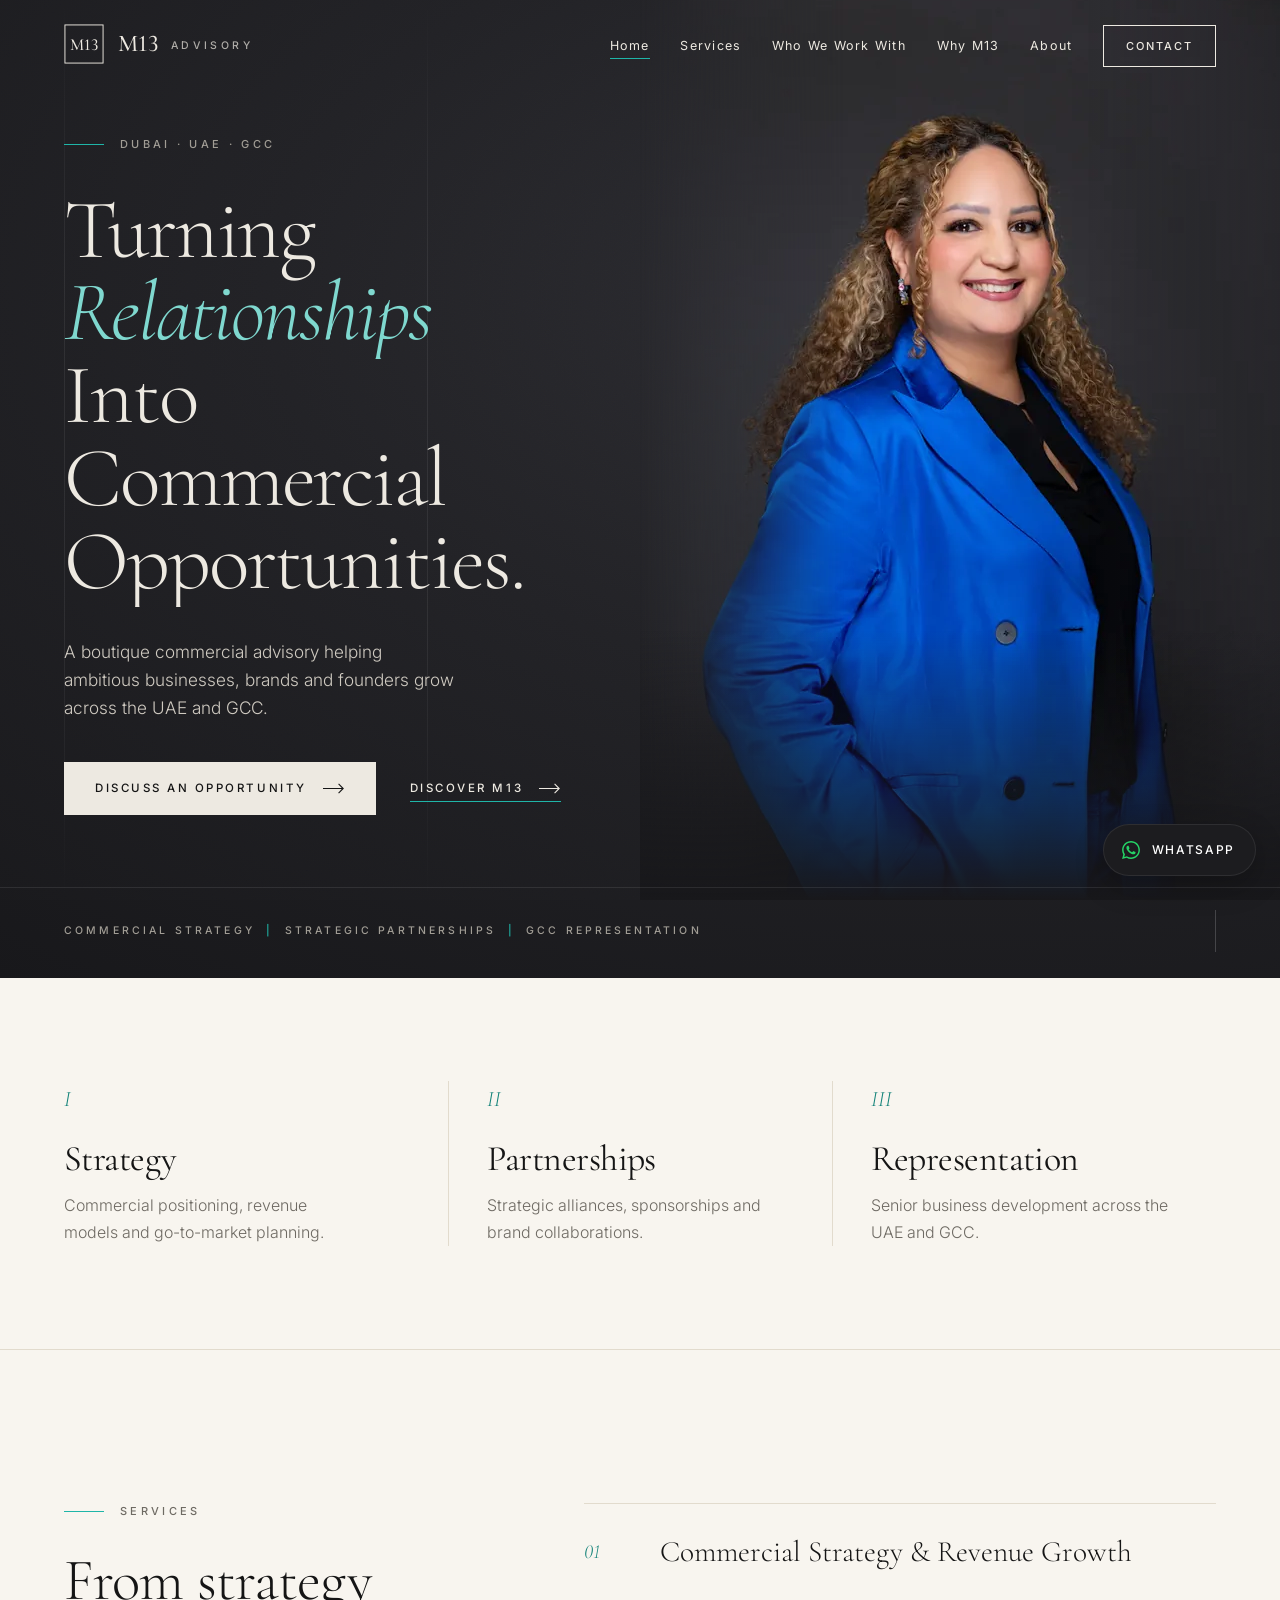
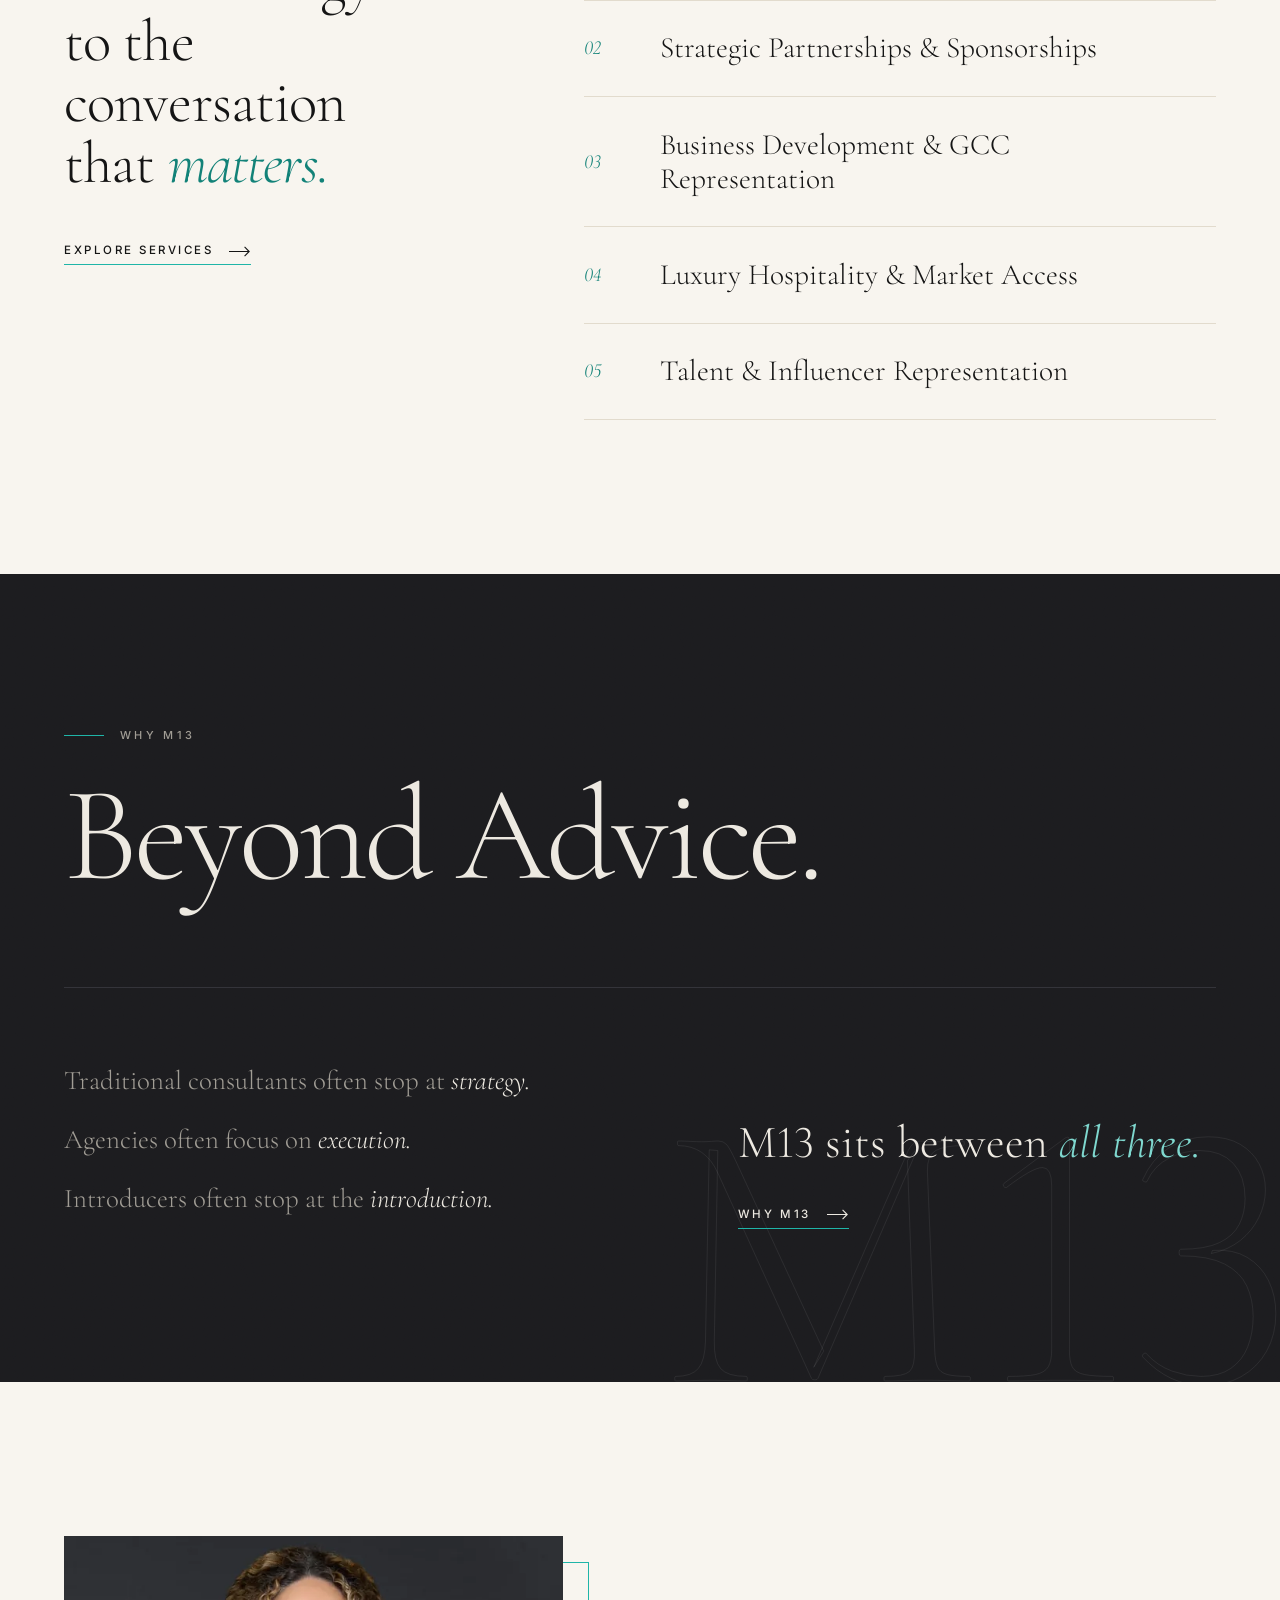
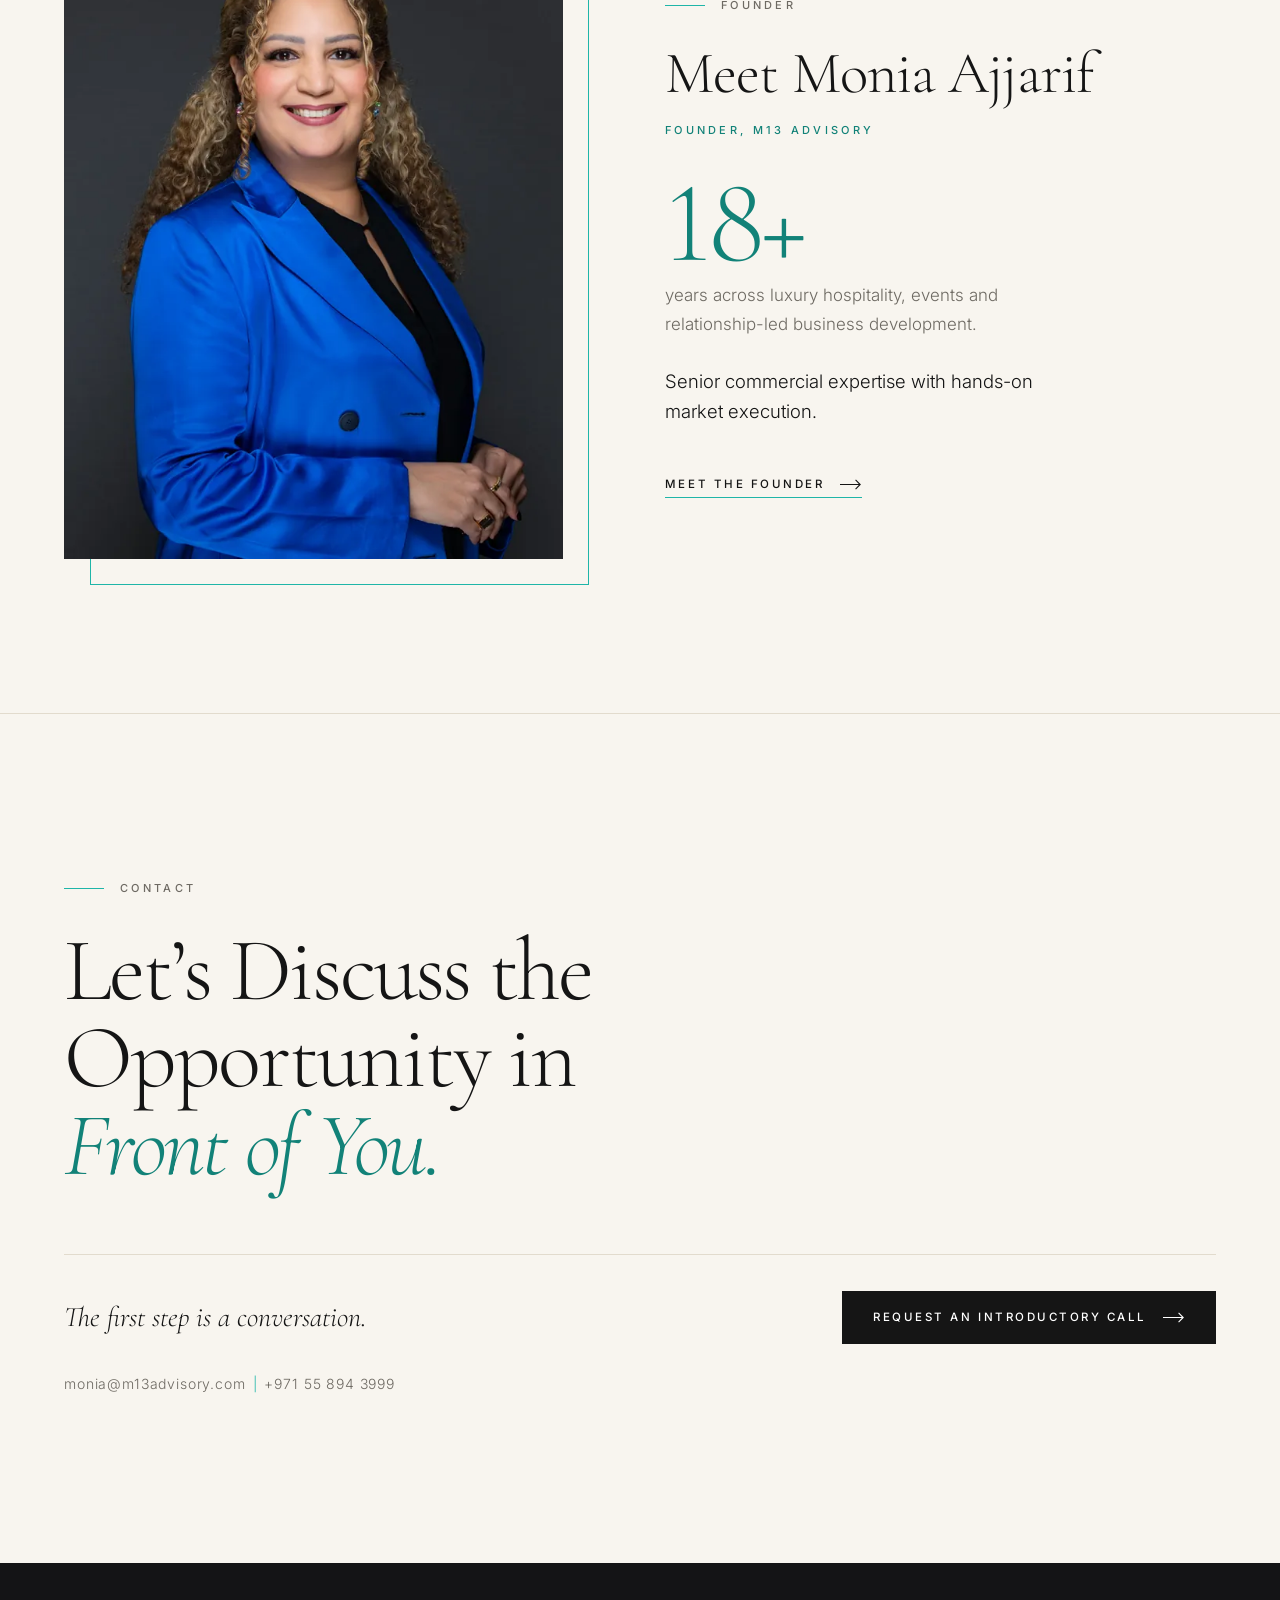
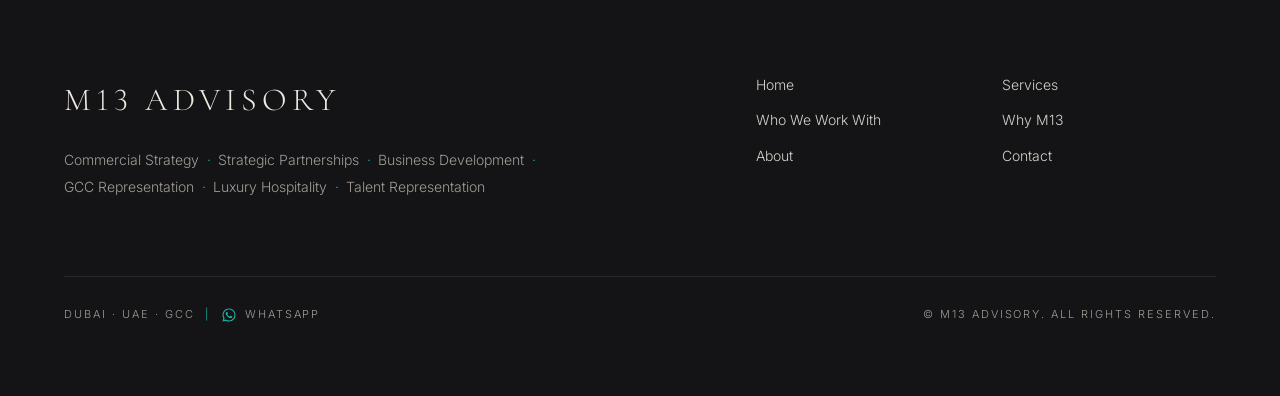
==== commit f0e7978a: "Trim services to five" ====
--- a/index.html
+++ b/index.html
@@ -108,16 +108,6 @@
 </a></li>
 <li class="reveal" style="--d:0.20s"><a class="idx-row" href="services.html#05">
   <span class="idx-num">05</span>
-  <span class="idx-title">Executive Communities, Memberships &amp; Events</span>
-  <span class="idx-go" aria-hidden="true"><svg class="arrow" viewBox="0 0 24 12" aria-hidden="true"><path d="M0 6h22M17 1l5 5-5 5" fill="none" stroke="currentColor" stroke-width="1.2"/></svg></span>
-</a></li>
-<li class="reveal" style="--d:0.25s"><a class="idx-row" href="services.html#06">
-  <span class="idx-num">06</span>
-  <span class="idx-title">Investor Readiness &amp; Executive Relationships</span>
-  <span class="idx-go" aria-hidden="true"><svg class="arrow" viewBox="0 0 24 12" aria-hidden="true"><path d="M0 6h22M17 1l5 5-5 5" fill="none" stroke="currentColor" stroke-width="1.2"/></svg></span>
-</a></li>
-<li class="reveal" style="--d:0.30s"><a class="idx-row" href="services.html#07">
-  <span class="idx-num">07</span>
   <span class="idx-title">Talent &amp; Influencer Representation</span>
   <span class="idx-go" aria-hidden="true"><svg class="arrow" viewBox="0 0 24 12" aria-hidden="true"><path d="M0 6h22M17 1l5 5-5 5" fill="none" stroke="currentColor" stroke-width="1.2"/></svg></span>
 </a></li>
@@ -181,7 +171,7 @@
     <div class="footer-top">
       <div>
         <p class="footer-brand">M13 ADVISORY</p>
-        <p class="footer-services"><span class="nw">Commercial Strategy</span> <span class="dot">·</span> <span class="nw">Strategic Partnerships</span> <span class="dot">·</span> <span class="nw">Business Development</span> <span class="dot">·</span> <span class="nw">GCC Representation</span> <span class="dot">·</span> <span class="nw">Luxury Hospitality</span> <span class="dot">·</span> <span class="nw">Communities &amp; Events</span> <span class="dot">·</span> <span class="nw">Talent Representation</span></p>
+        <p class="footer-services"><span class="nw">Commercial Strategy</span> <span class="dot">·</span> <span class="nw">Strategic Partnerships</span> <span class="dot">·</span> <span class="nw">Business Development</span> <span class="dot">·</span> <span class="nw">GCC Representation</span> <span class="dot">·</span> <span class="nw">Luxury Hospitality</span> <span class="dot">·</span> <span class="nw">Talent Representation</span></p>
       </div>
       <nav aria-label="Footer"><ul class="footer-nav"><li><a href="index.html">Home</a></li> <li><a href="services.html">Services</a></li> <li><a href="who-we-work-with.html">Who We Work With</a></li> <li><a href="why-m13.html">Why M13</a></li> <li><a href="about.html">About</a></li> <li><a href="contact.html">Contact</a></li></ul></nav>
     </div>
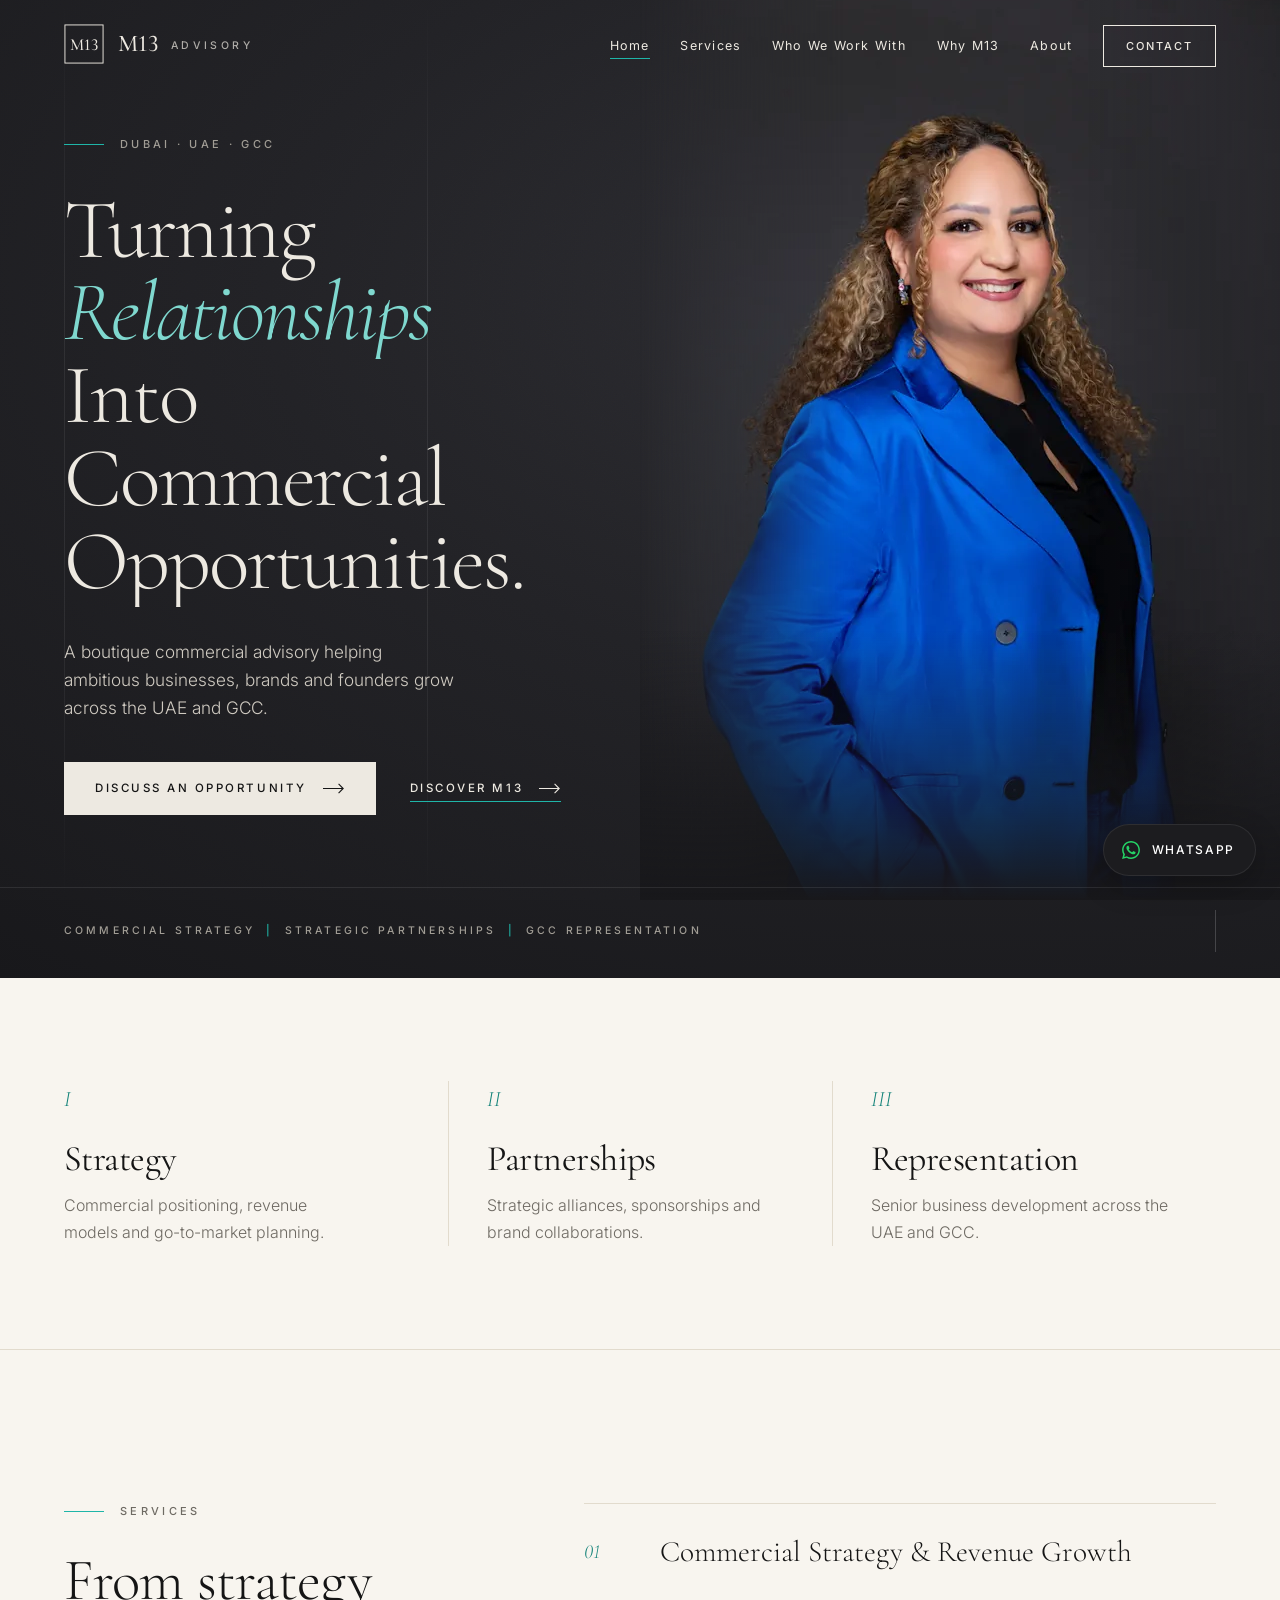
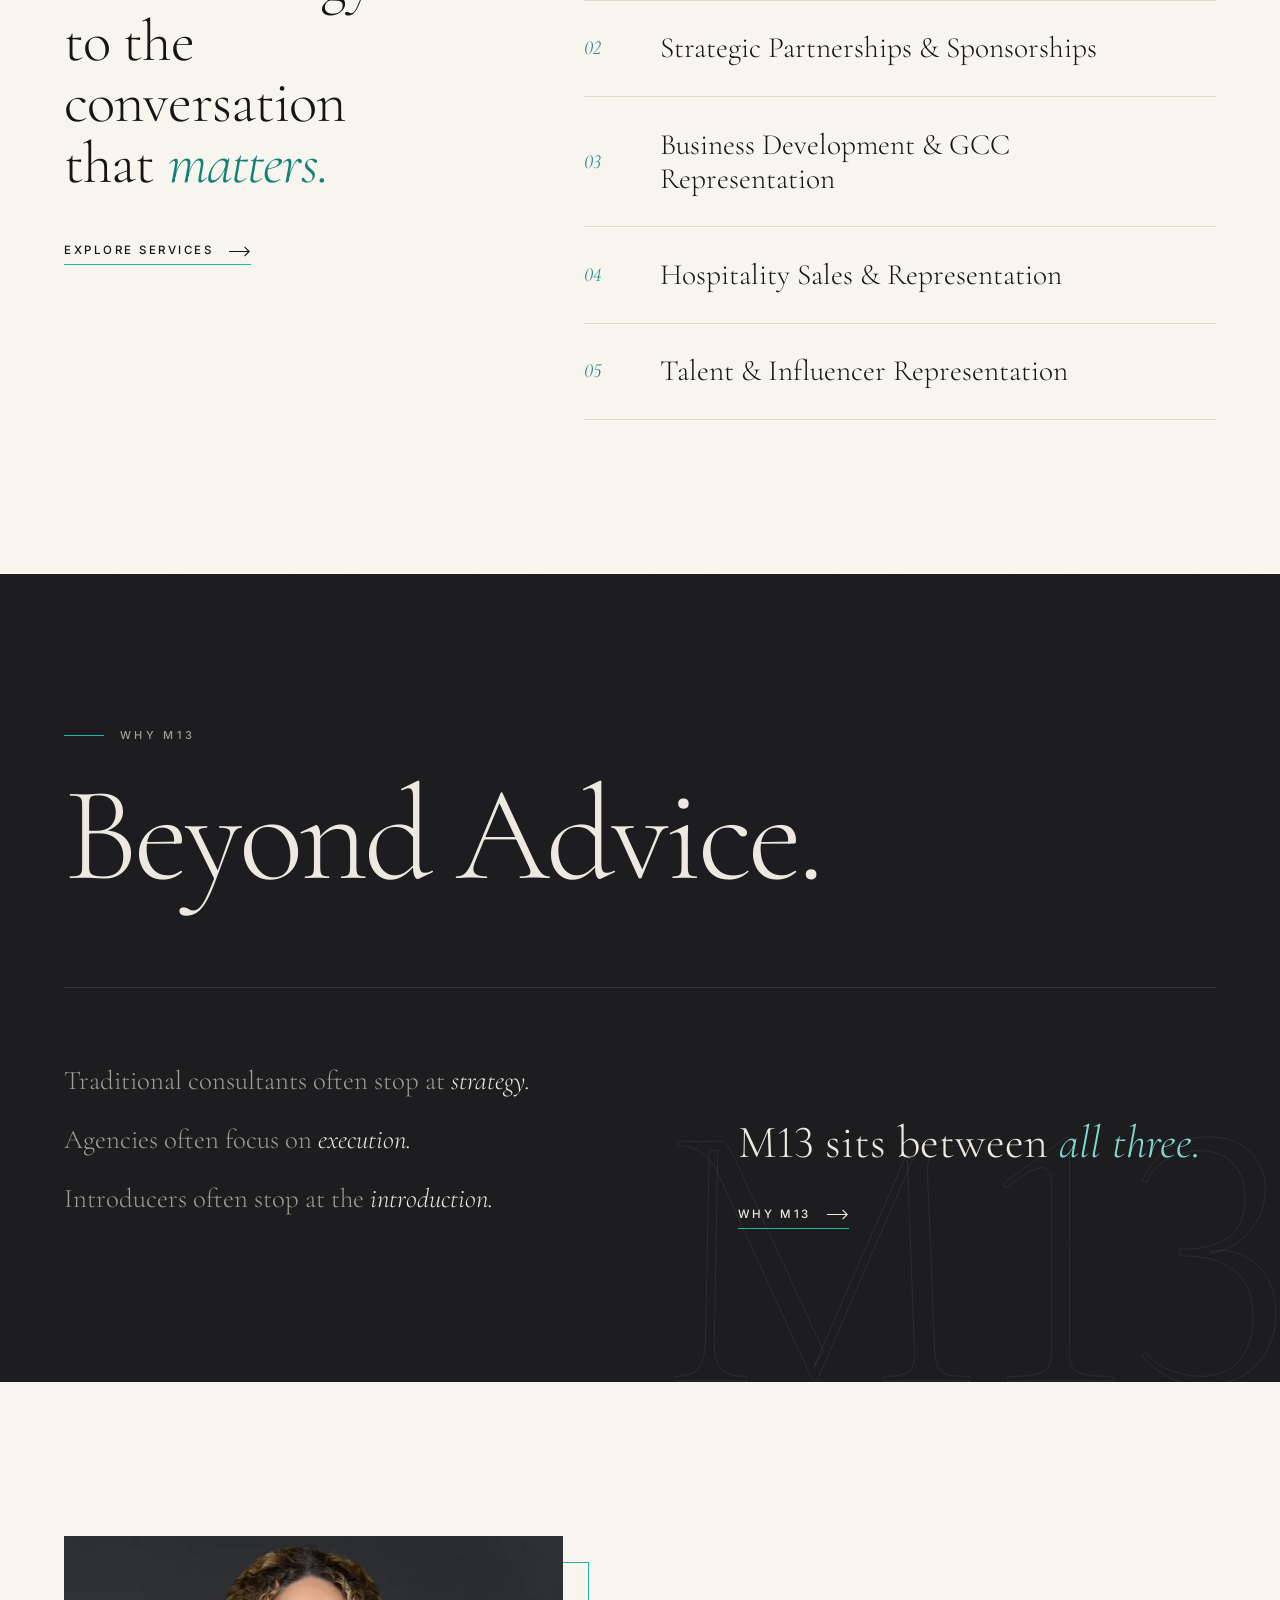
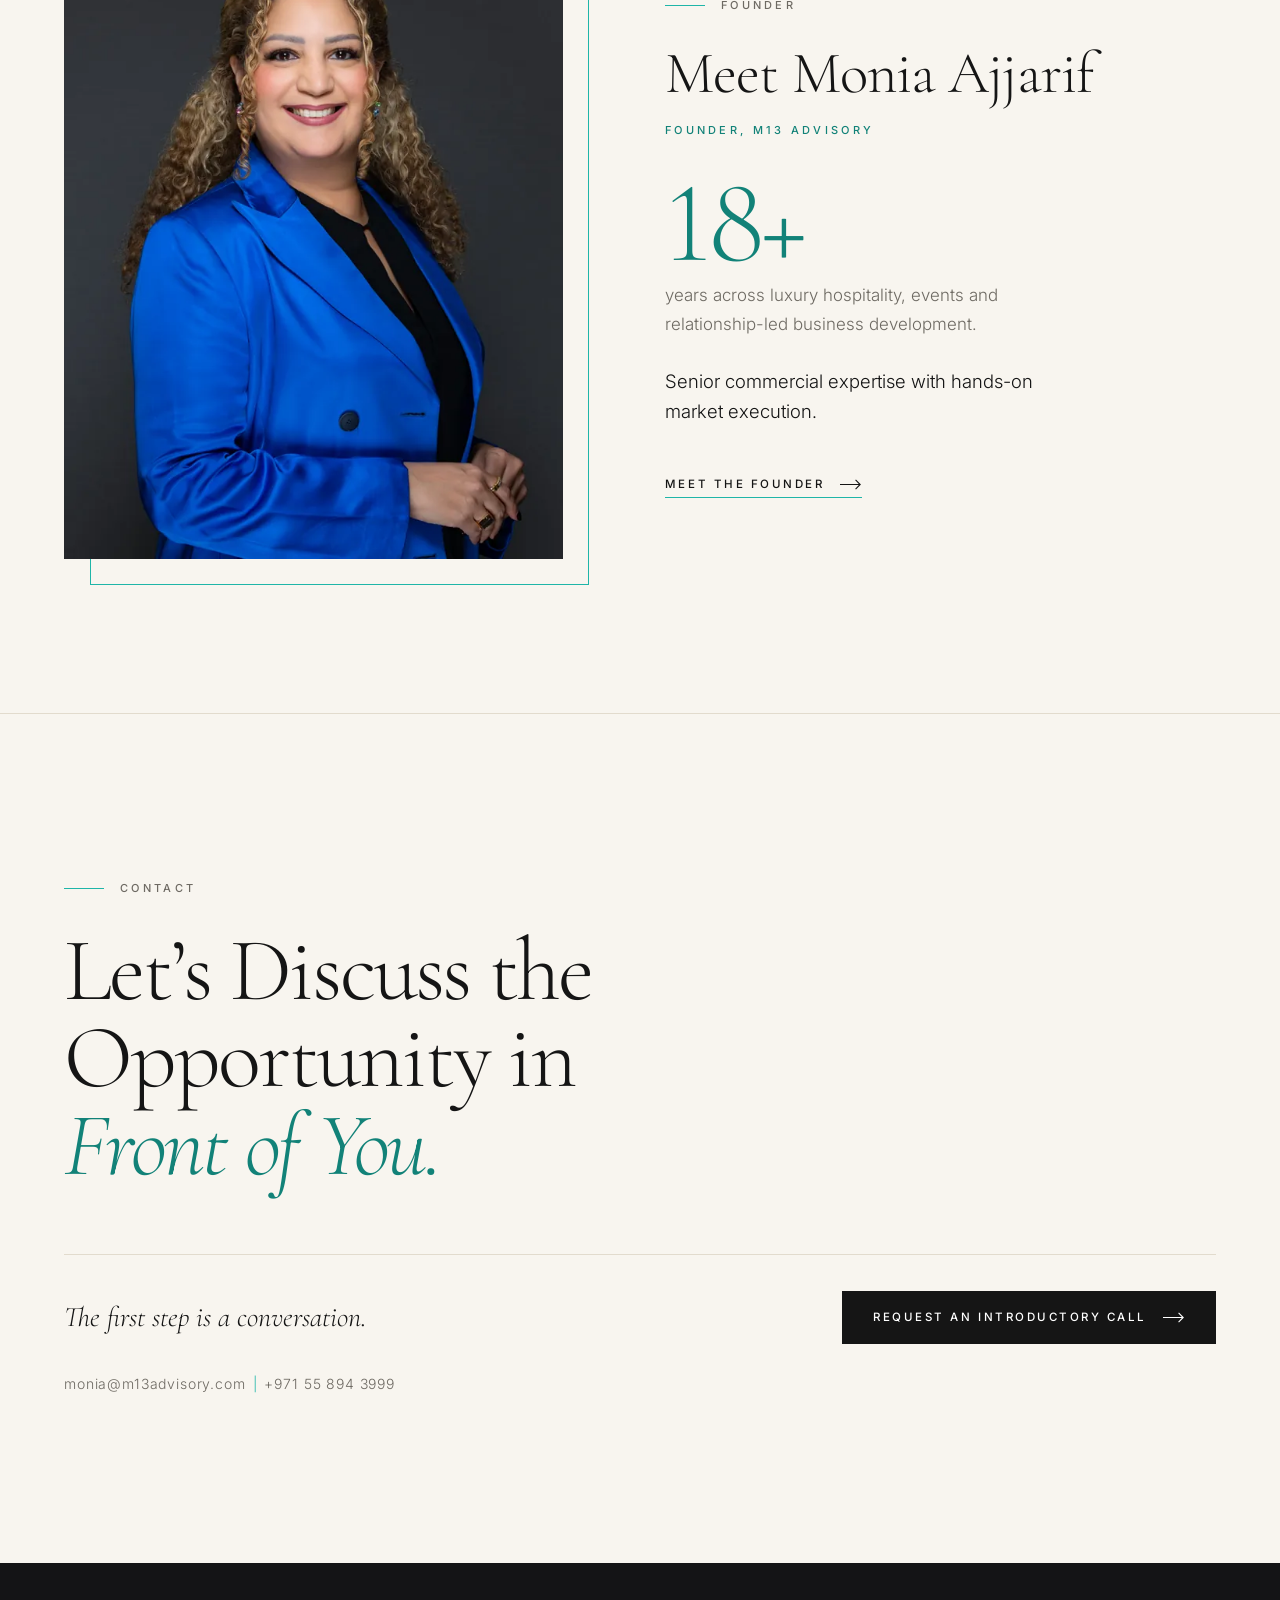
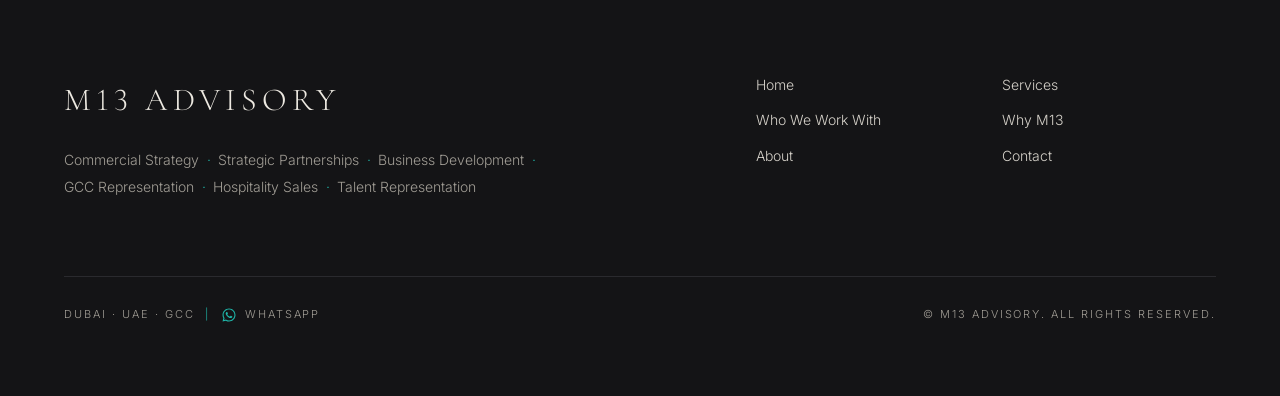
==== commit 973abdf5: "Rename hospitality service" ====
--- a/index.html
+++ b/index.html
@@ -103,7 +103,7 @@
 </a></li>
 <li class="reveal" style="--d:0.15s"><a class="idx-row" href="services.html#04">
   <span class="idx-num">04</span>
-  <span class="idx-title">Luxury Hospitality &amp; Market Access</span>
+  <span class="idx-title">Hospitality Sales &amp; Representation</span>
   <span class="idx-go" aria-hidden="true"><svg class="arrow" viewBox="0 0 24 12" aria-hidden="true"><path d="M0 6h22M17 1l5 5-5 5" fill="none" stroke="currentColor" stroke-width="1.2"/></svg></span>
 </a></li>
 <li class="reveal" style="--d:0.20s"><a class="idx-row" href="services.html#05">
@@ -171,7 +171,7 @@
     <div class="footer-top">
       <div>
         <p class="footer-brand">M13 ADVISORY</p>
-        <p class="footer-services"><span class="nw">Commercial Strategy</span> <span class="dot">·</span> <span class="nw">Strategic Partnerships</span> <span class="dot">·</span> <span class="nw">Business Development</span> <span class="dot">·</span> <span class="nw">GCC Representation</span> <span class="dot">·</span> <span class="nw">Luxury Hospitality</span> <span class="dot">·</span> <span class="nw">Talent Representation</span></p>
+        <p class="footer-services"><span class="nw">Commercial Strategy</span> <span class="dot">·</span> <span class="nw">Strategic Partnerships</span> <span class="dot">·</span> <span class="nw">Business Development</span> <span class="dot">·</span> <span class="nw">GCC Representation</span> <span class="dot">·</span> <span class="nw">Hospitality Sales</span> <span class="dot">·</span> <span class="nw">Talent Representation</span></p>
       </div>
       <nav aria-label="Footer"><ul class="footer-nav"><li><a href="index.html">Home</a></li> <li><a href="services.html">Services</a></li> <li><a href="who-we-work-with.html">Who We Work With</a></li> <li><a href="why-m13.html">Why M13</a></li> <li><a href="about.html">About</a></li> <li><a href="contact.html">Contact</a></li></ul></nav>
     </div>
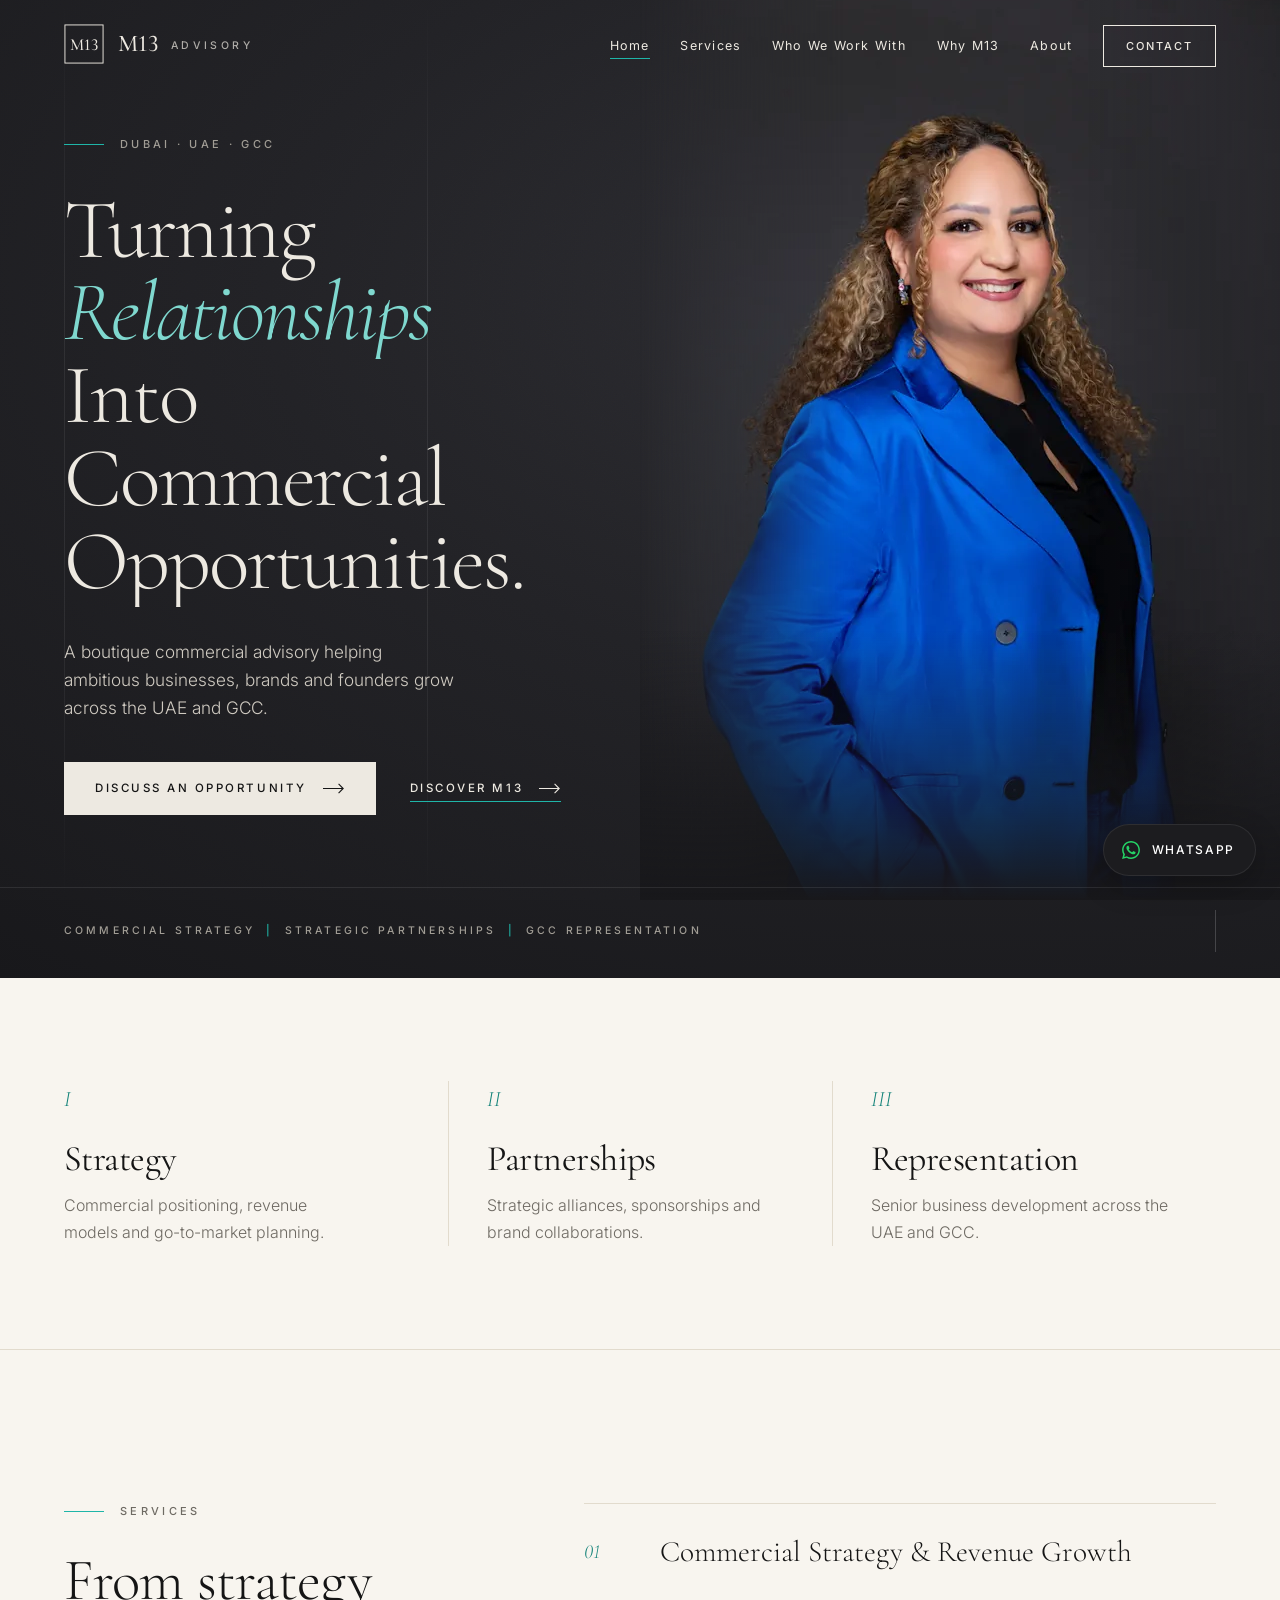
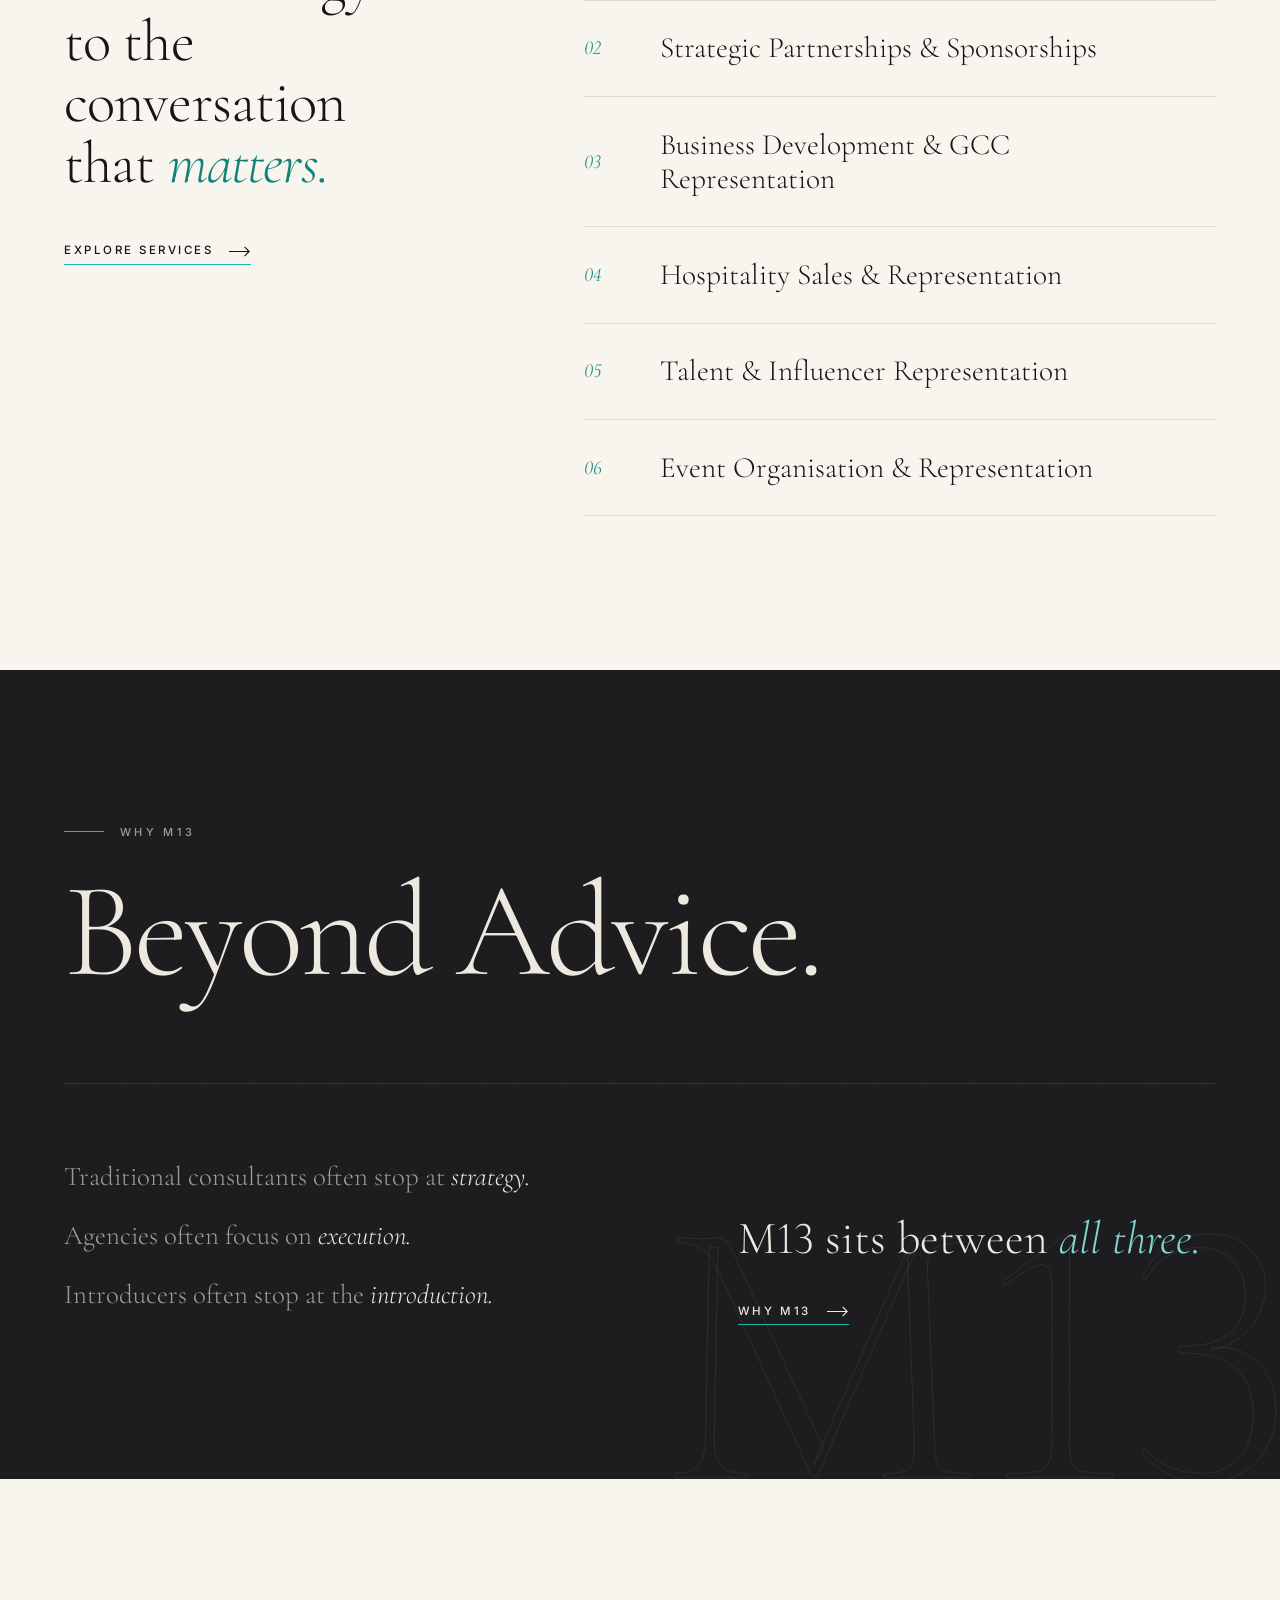
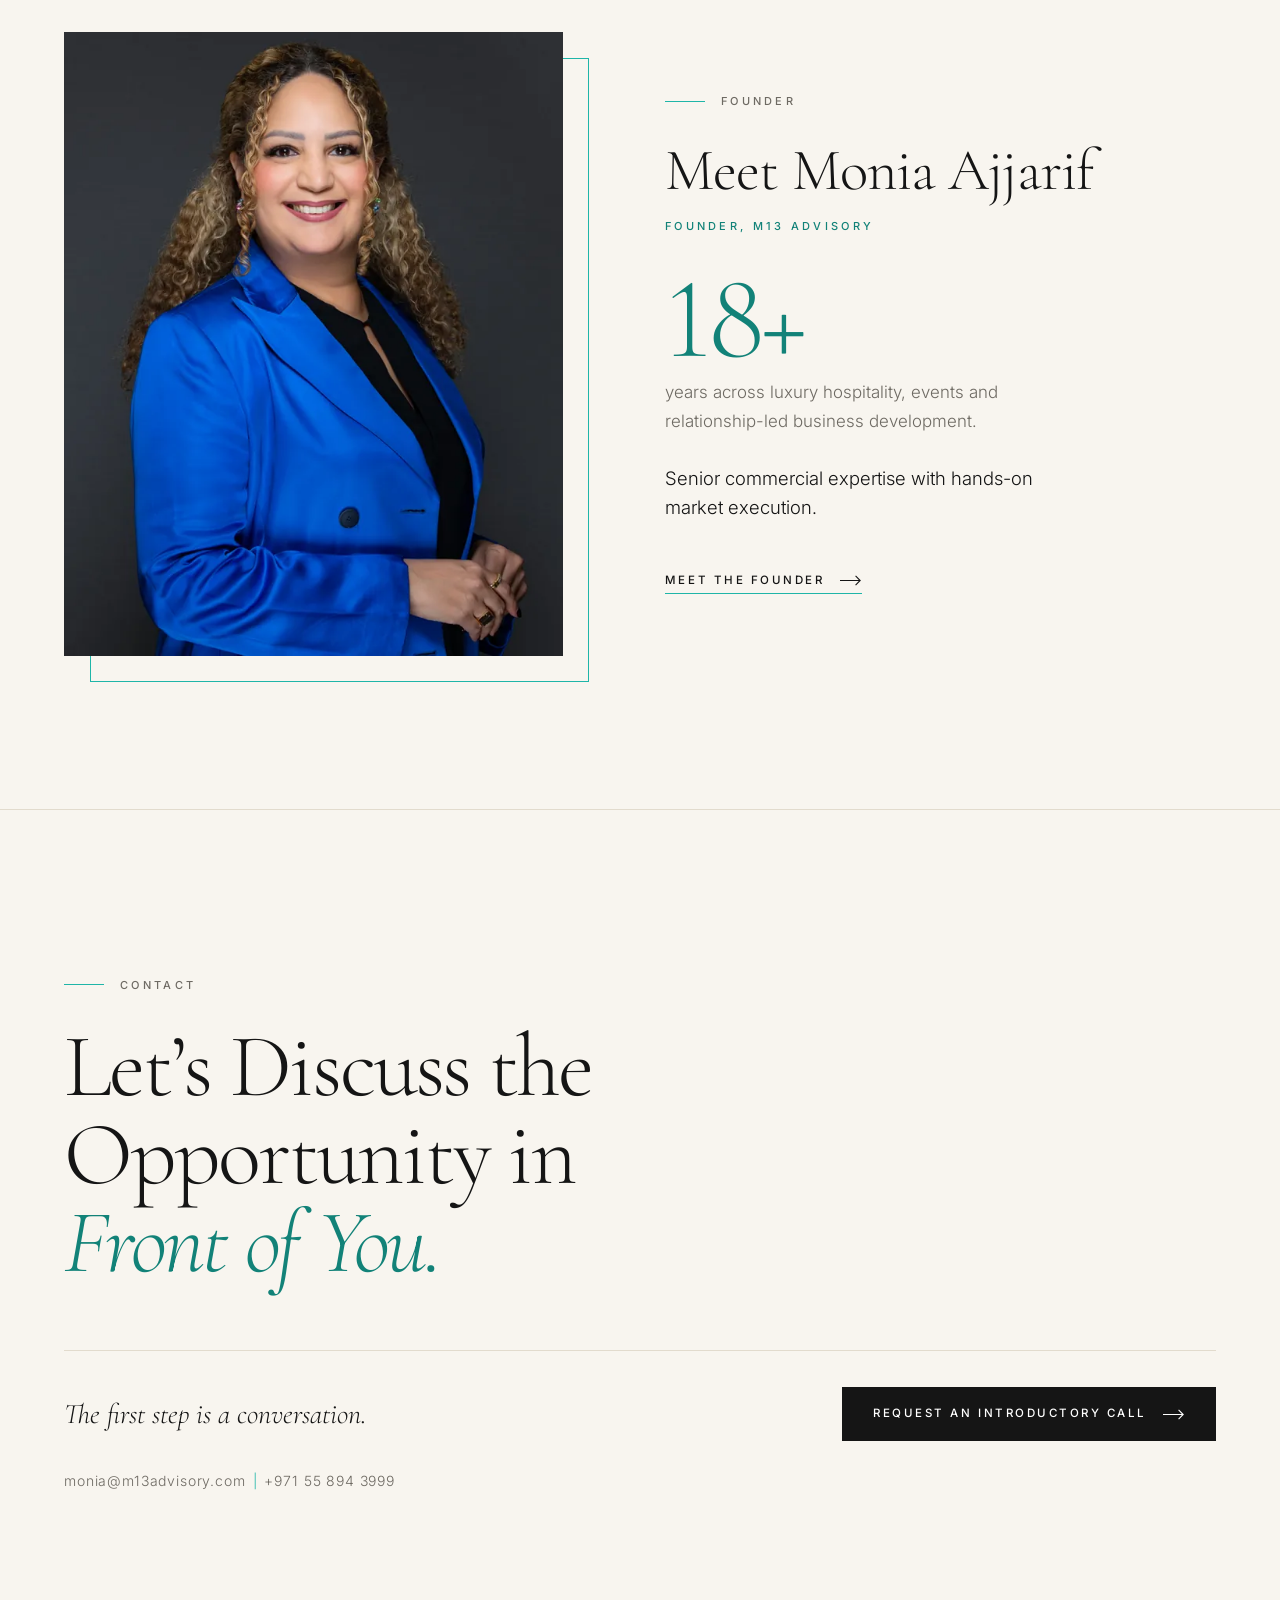
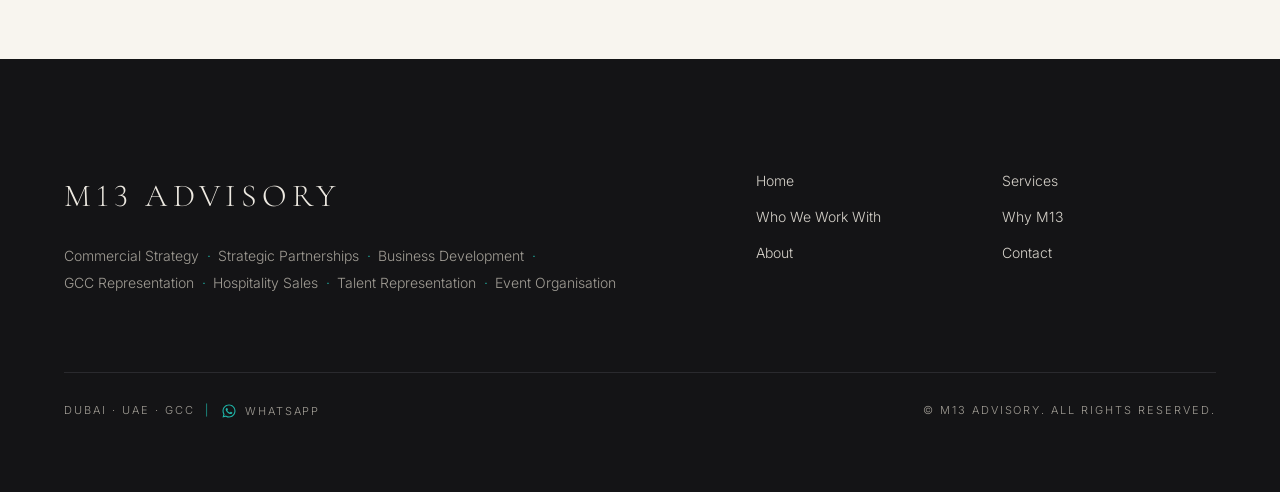
==== commit d44becb6: "Add Event Organisation & Representation service" ====
--- a/index.html
+++ b/index.html
@@ -111,6 +111,11 @@
   <span class="idx-title">Talent &amp; Influencer Representation</span>
   <span class="idx-go" aria-hidden="true"><svg class="arrow" viewBox="0 0 24 12" aria-hidden="true"><path d="M0 6h22M17 1l5 5-5 5" fill="none" stroke="currentColor" stroke-width="1.2"/></svg></span>
 </a></li>
+<li class="reveal" style="--d:0.25s"><a class="idx-row" href="services.html#06">
+  <span class="idx-num">06</span>
+  <span class="idx-title">Event Organisation &amp; Representation</span>
+  <span class="idx-go" aria-hidden="true"><svg class="arrow" viewBox="0 0 24 12" aria-hidden="true"><path d="M0 6h22M17 1l5 5-5 5" fill="none" stroke="currentColor" stroke-width="1.2"/></svg></span>
+</a></li>
     </ol>
   </div>
 </section>
@@ -171,7 +176,7 @@
     <div class="footer-top">
       <div>
         <p class="footer-brand">M13 ADVISORY</p>
-        <p class="footer-services"><span class="nw">Commercial Strategy</span> <span class="dot">·</span> <span class="nw">Strategic Partnerships</span> <span class="dot">·</span> <span class="nw">Business Development</span> <span class="dot">·</span> <span class="nw">GCC Representation</span> <span class="dot">·</span> <span class="nw">Hospitality Sales</span> <span class="dot">·</span> <span class="nw">Talent Representation</span></p>
+        <p class="footer-services"><span class="nw">Commercial Strategy</span> <span class="dot">·</span> <span class="nw">Strategic Partnerships</span> <span class="dot">·</span> <span class="nw">Business Development</span> <span class="dot">·</span> <span class="nw">GCC Representation</span> <span class="dot">·</span> <span class="nw">Hospitality Sales</span> <span class="dot">·</span> <span class="nw">Talent Representation</span> <span class="dot">·</span> <span class="nw">Event Organisation</span></p>
       </div>
       <nav aria-label="Footer"><ul class="footer-nav"><li><a href="index.html">Home</a></li> <li><a href="services.html">Services</a></li> <li><a href="who-we-work-with.html">Who We Work With</a></li> <li><a href="why-m13.html">Why M13</a></li> <li><a href="about.html">About</a></li> <li><a href="contact.html">Contact</a></li></ul></nav>
     </div>
--- a/assets/styles.css
+++ b/assets/styles.css
@@ -266,7 +266,7 @@
 .page-hero .lead.measure{color:var(--muted)}
 
 /* Services TOC */
-.toc ol{list-style:none;padding:0;margin:72px 0 0;display:grid;grid-template-columns:repeat(4,1fr);border-top:1px solid var(--line)}
+.toc ol{list-style:none;padding:0;margin:72px 0 0;display:grid;grid-template-columns:repeat(3,1fr);border-top:1px solid var(--line)}
 .toc li{border-bottom:1px solid var(--line)}
 .toc a{display:flex;gap:16px;align-items:baseline;padding:20px 20px 20px 0;font-size:15px;color:var(--ink);transition:color .3s,transform .4s var(--ease)}
 .toc a:hover{color:var(--accent-ink);transform:translateX(6px)}
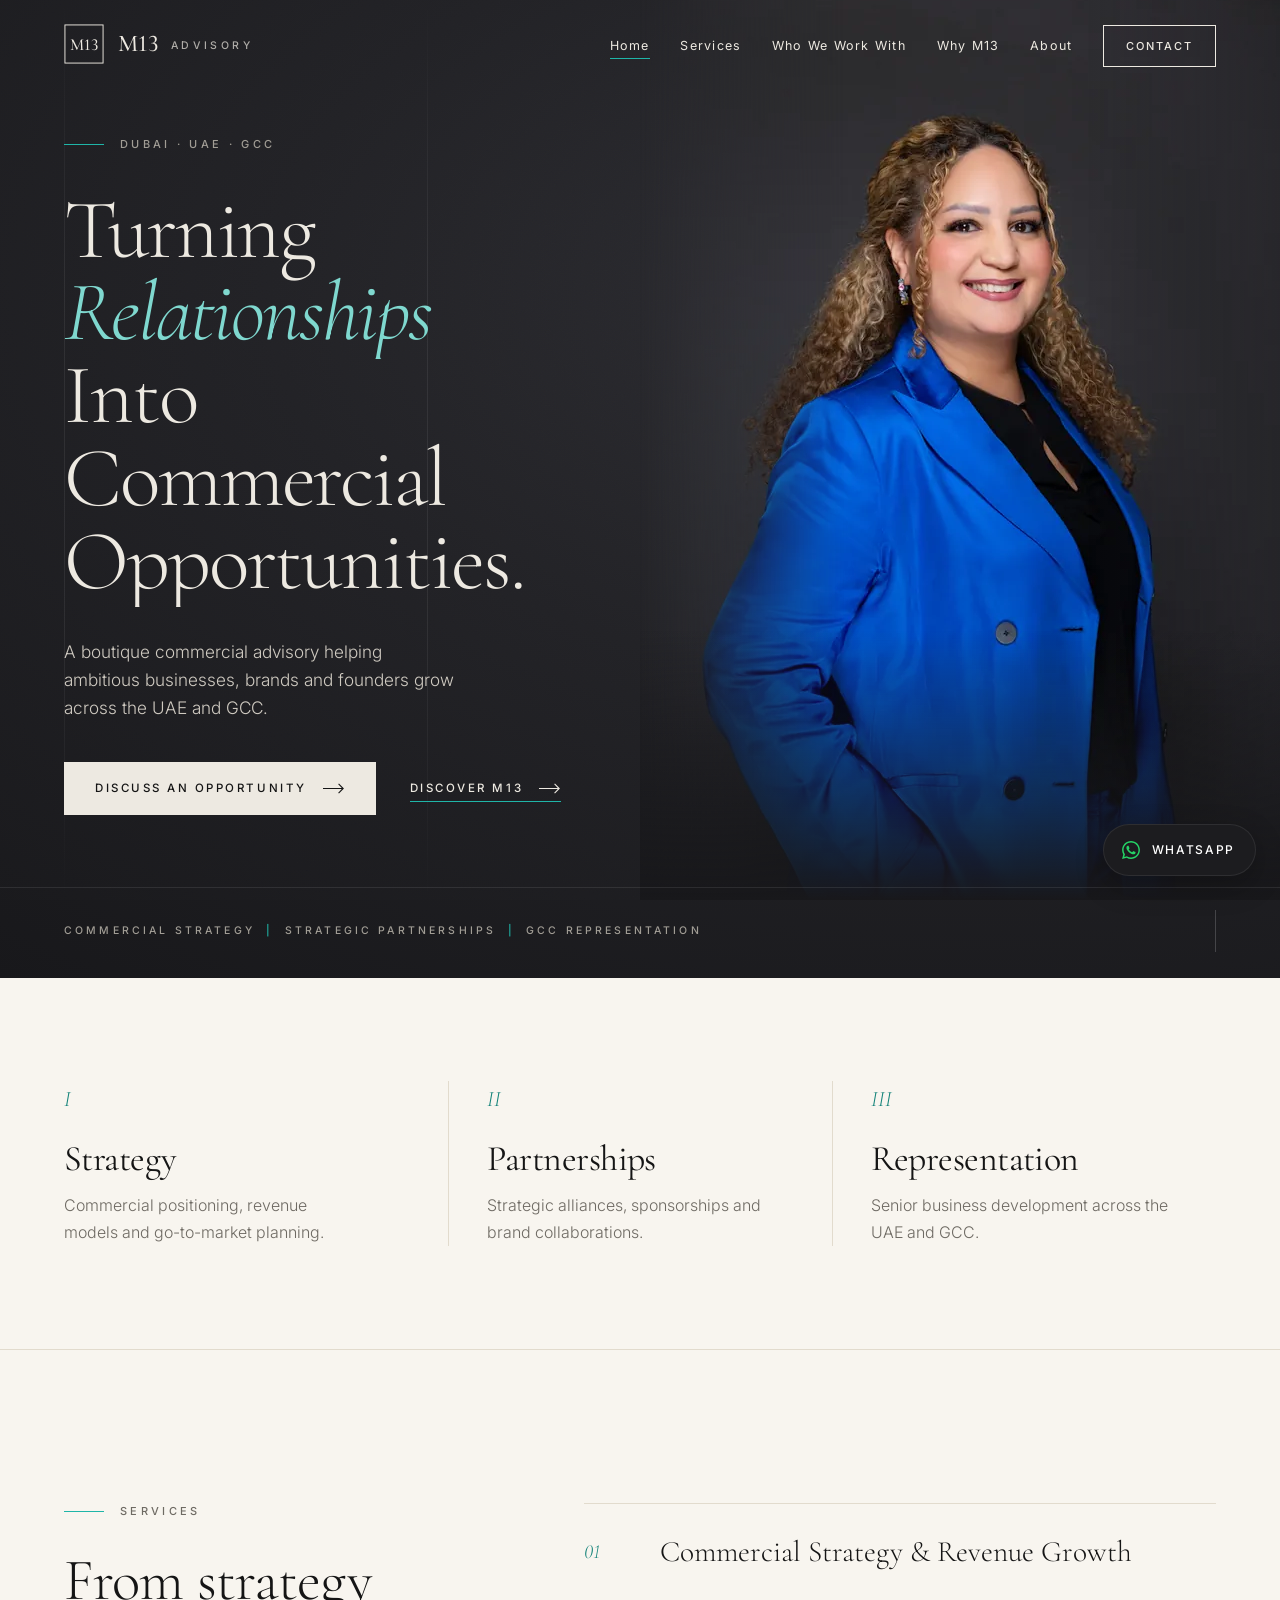
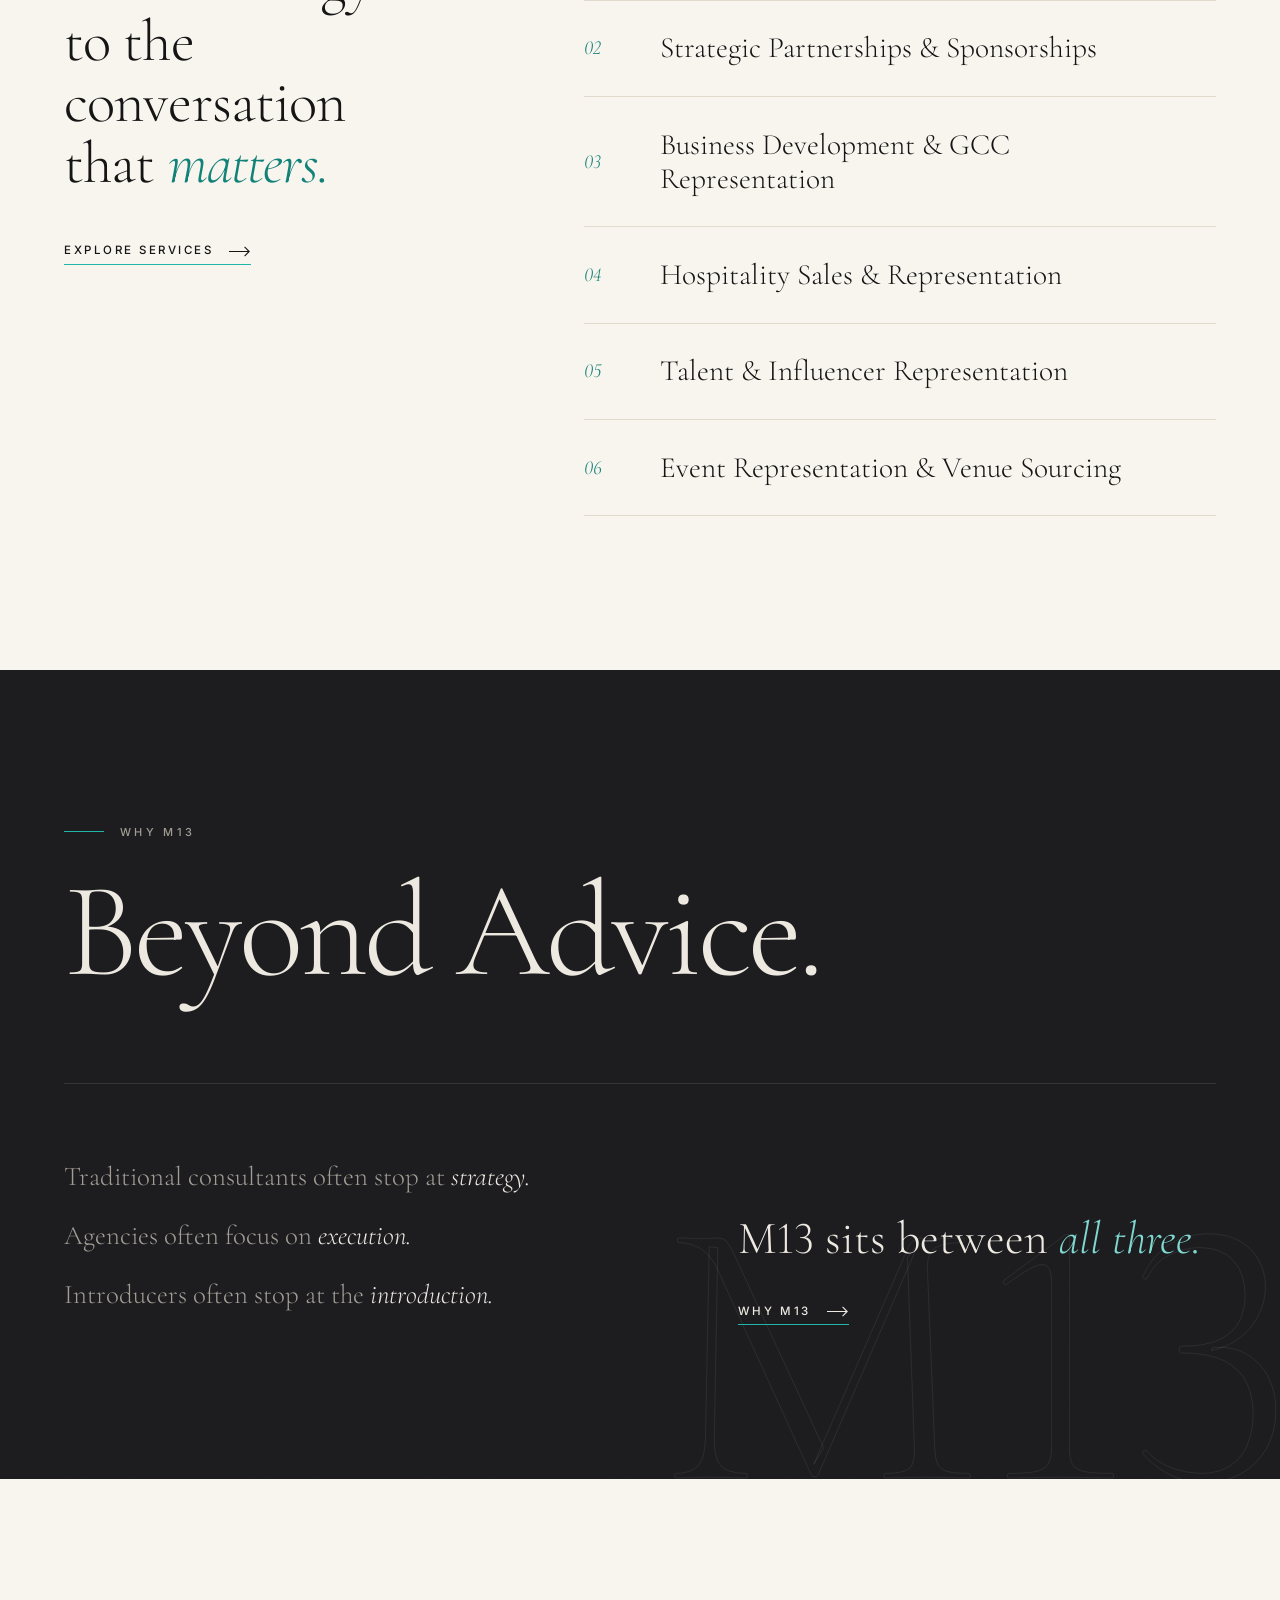
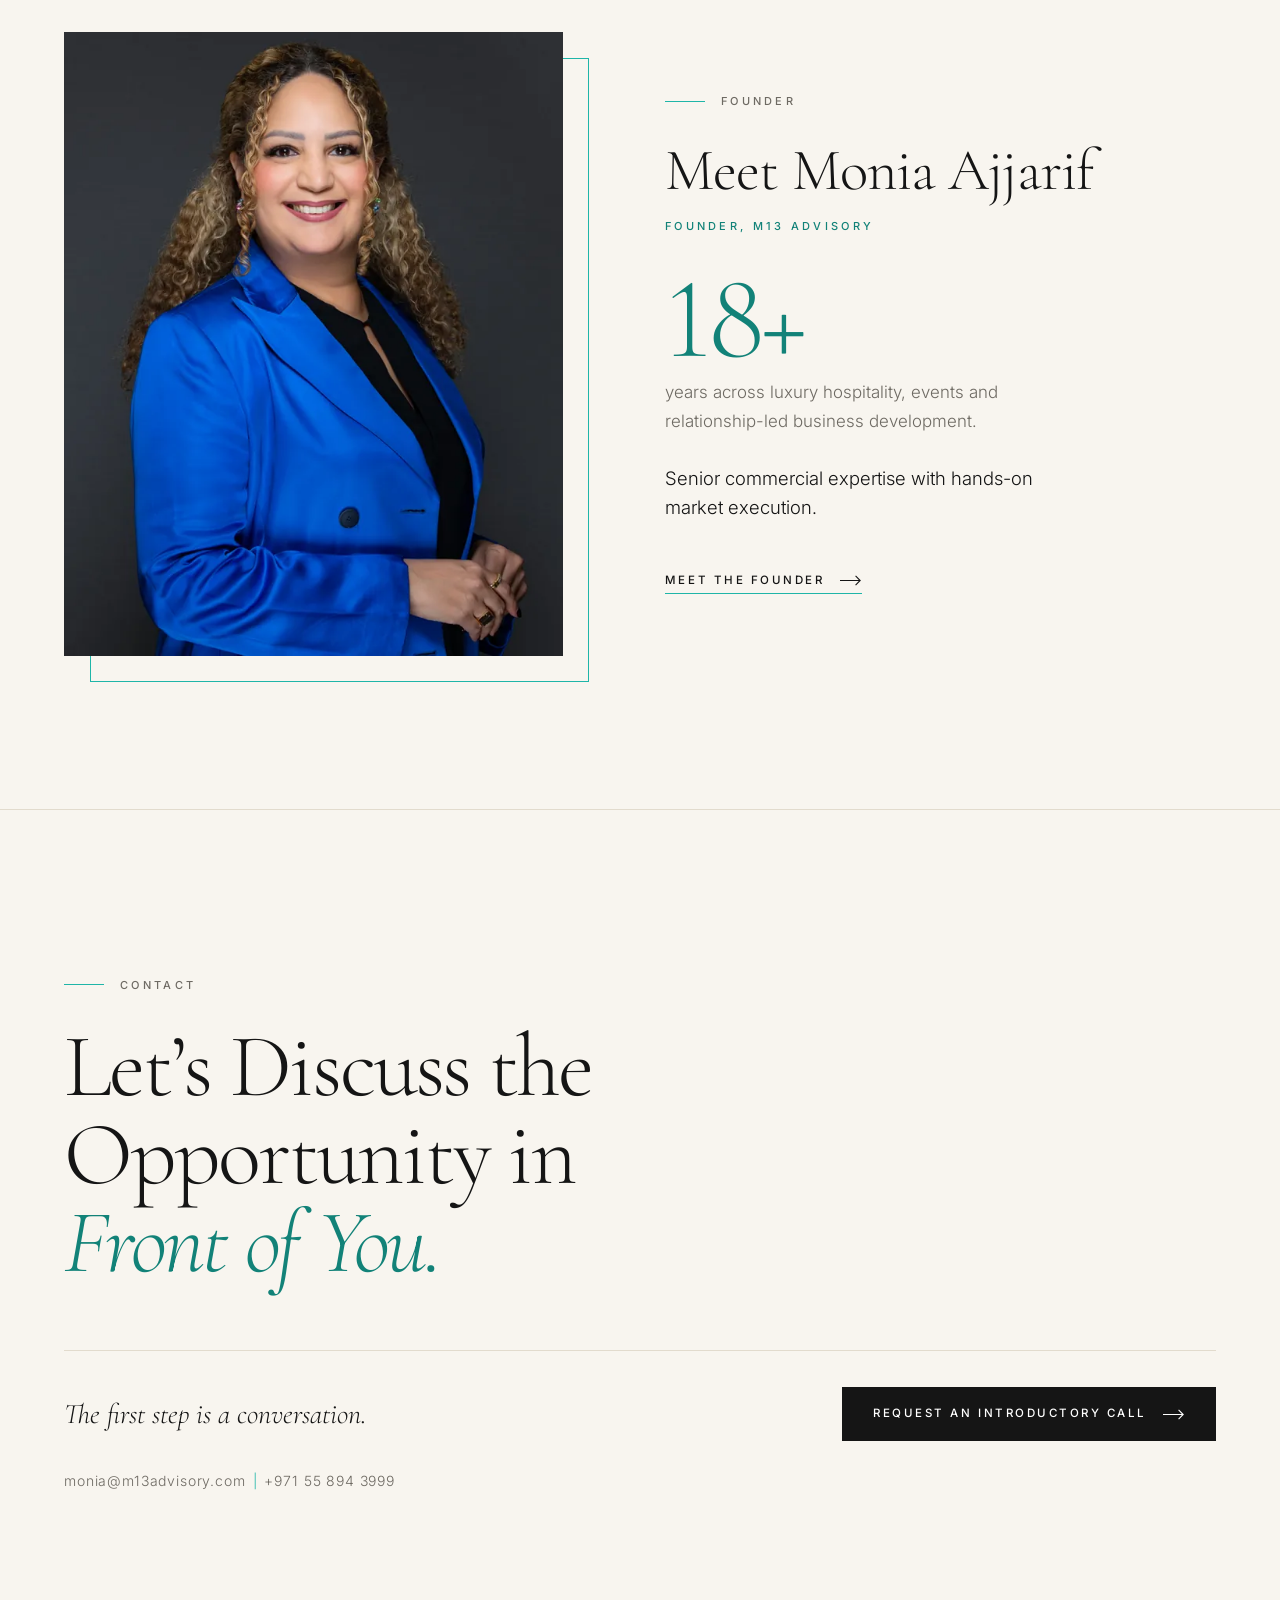
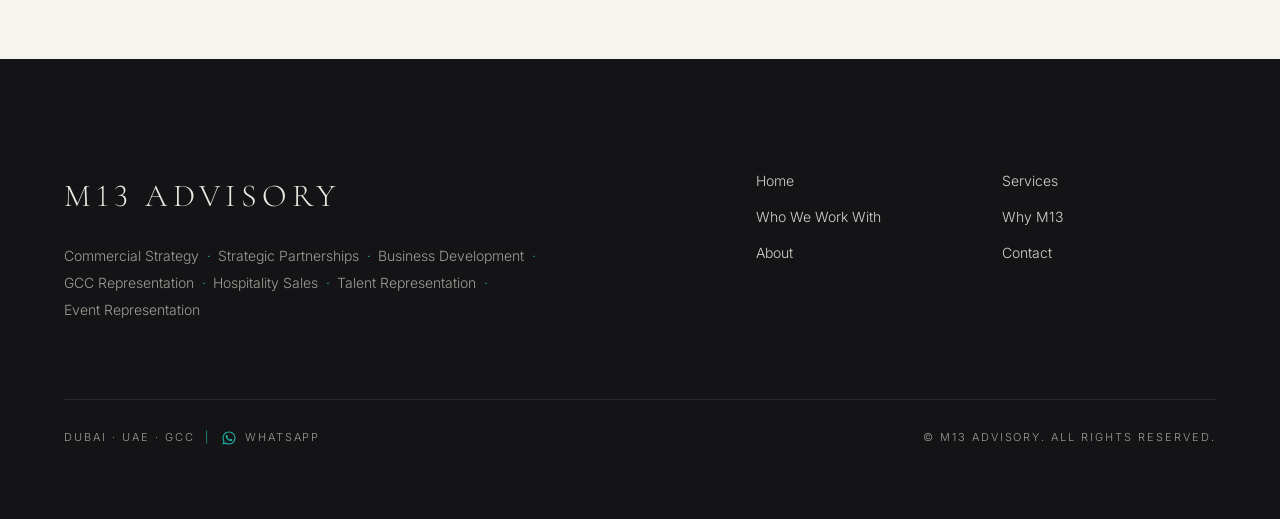
==== commit a79b1f3e: "Rename service 06 to Event Representation & Venue Sourcing" ====
--- a/index.html
+++ b/index.html
@@ -113,7 +113,7 @@
 </a></li>
 <li class="reveal" style="--d:0.25s"><a class="idx-row" href="services.html#06">
   <span class="idx-num">06</span>
-  <span class="idx-title">Event Organisation &amp; Representation</span>
+  <span class="idx-title">Event Representation &amp; Venue Sourcing</span>
   <span class="idx-go" aria-hidden="true"><svg class="arrow" viewBox="0 0 24 12" aria-hidden="true"><path d="M0 6h22M17 1l5 5-5 5" fill="none" stroke="currentColor" stroke-width="1.2"/></svg></span>
 </a></li>
     </ol>
@@ -176,7 +176,7 @@
     <div class="footer-top">
       <div>
         <p class="footer-brand">M13 ADVISORY</p>
-        <p class="footer-services"><span class="nw">Commercial Strategy</span> <span class="dot">·</span> <span class="nw">Strategic Partnerships</span> <span class="dot">·</span> <span class="nw">Business Development</span> <span class="dot">·</span> <span class="nw">GCC Representation</span> <span class="dot">·</span> <span class="nw">Hospitality Sales</span> <span class="dot">·</span> <span class="nw">Talent Representation</span> <span class="dot">·</span> <span class="nw">Event Organisation</span></p>
+        <p class="footer-services"><span class="nw">Commercial Strategy</span> <span class="dot">·</span> <span class="nw">Strategic Partnerships</span> <span class="dot">·</span> <span class="nw">Business Development</span> <span class="dot">·</span> <span class="nw">GCC Representation</span> <span class="dot">·</span> <span class="nw">Hospitality Sales</span> <span class="dot">·</span> <span class="nw">Talent Representation</span> <span class="dot">·</span> <span class="nw">Event Representation</span></p>
       </div>
       <nav aria-label="Footer"><ul class="footer-nav"><li><a href="index.html">Home</a></li> <li><a href="services.html">Services</a></li> <li><a href="who-we-work-with.html">Who We Work With</a></li> <li><a href="why-m13.html">Why M13</a></li> <li><a href="about.html">About</a></li> <li><a href="contact.html">Contact</a></li></ul></nav>
     </div>
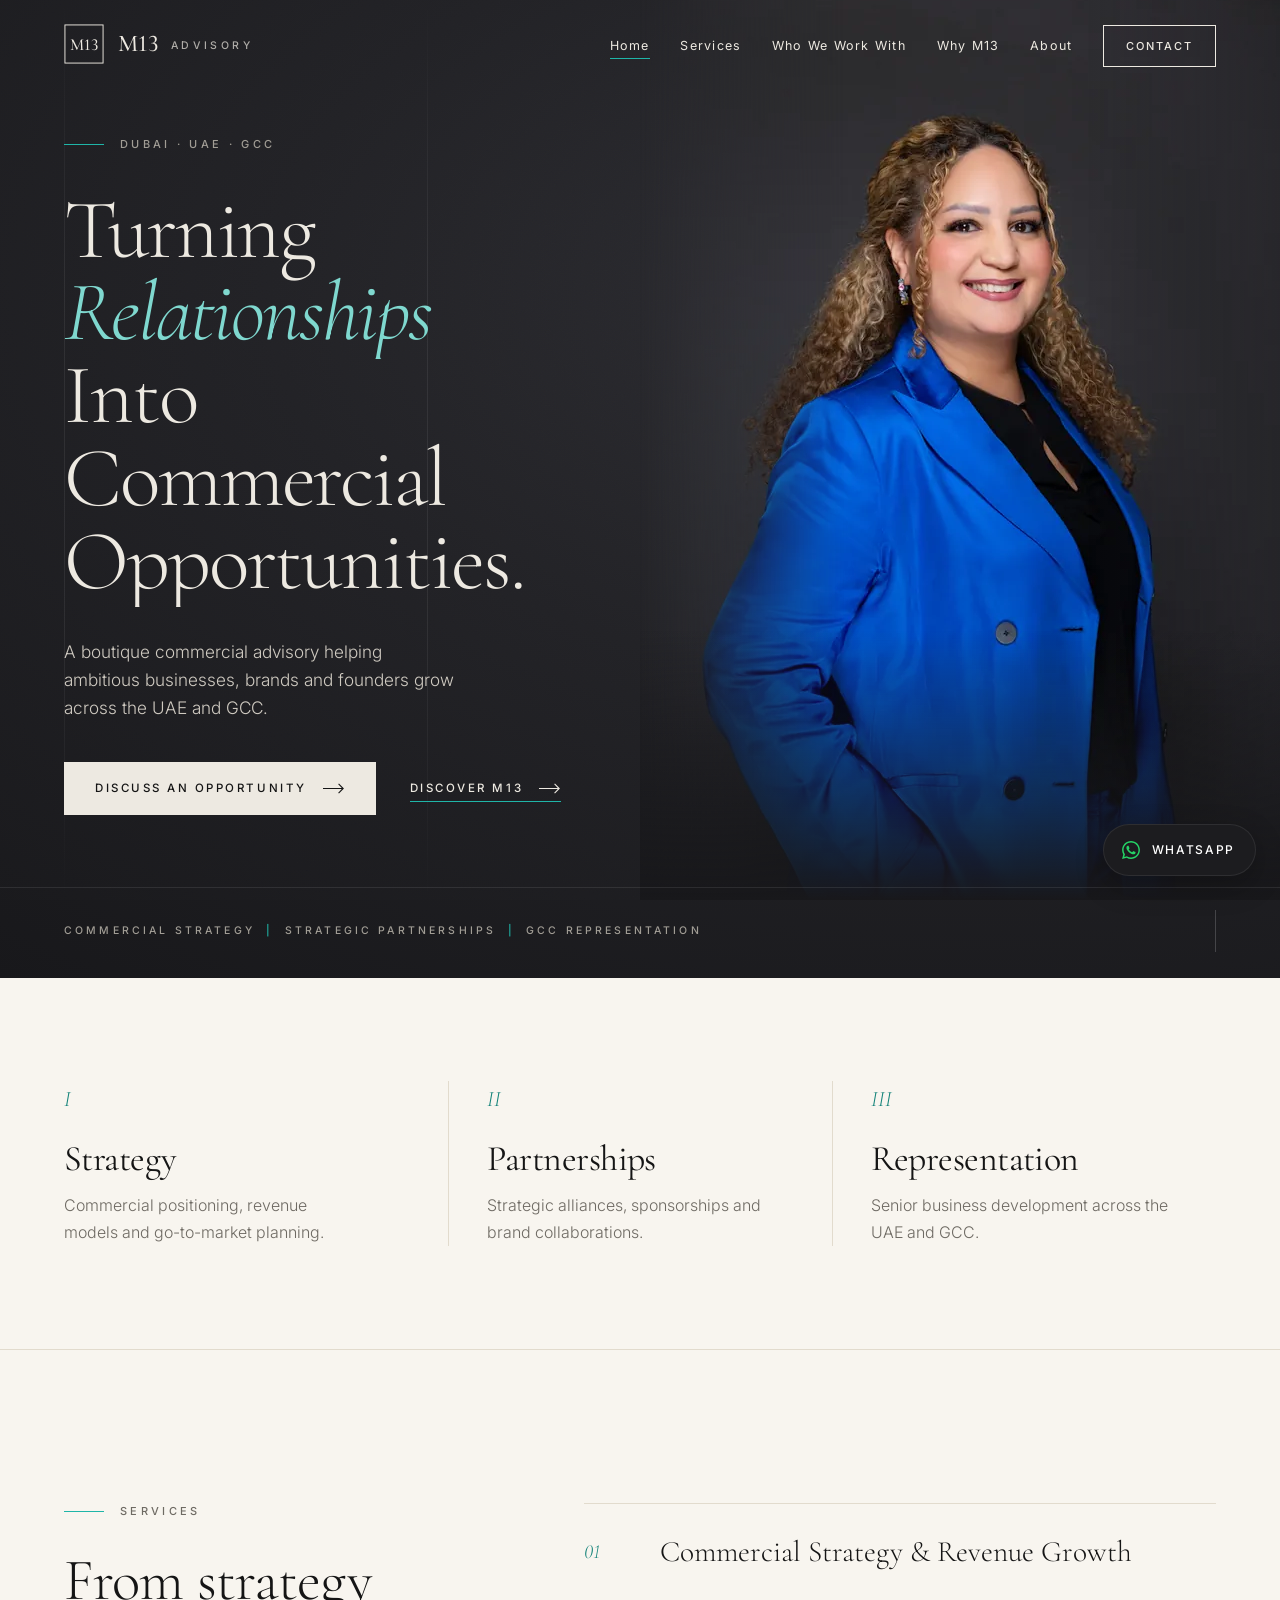
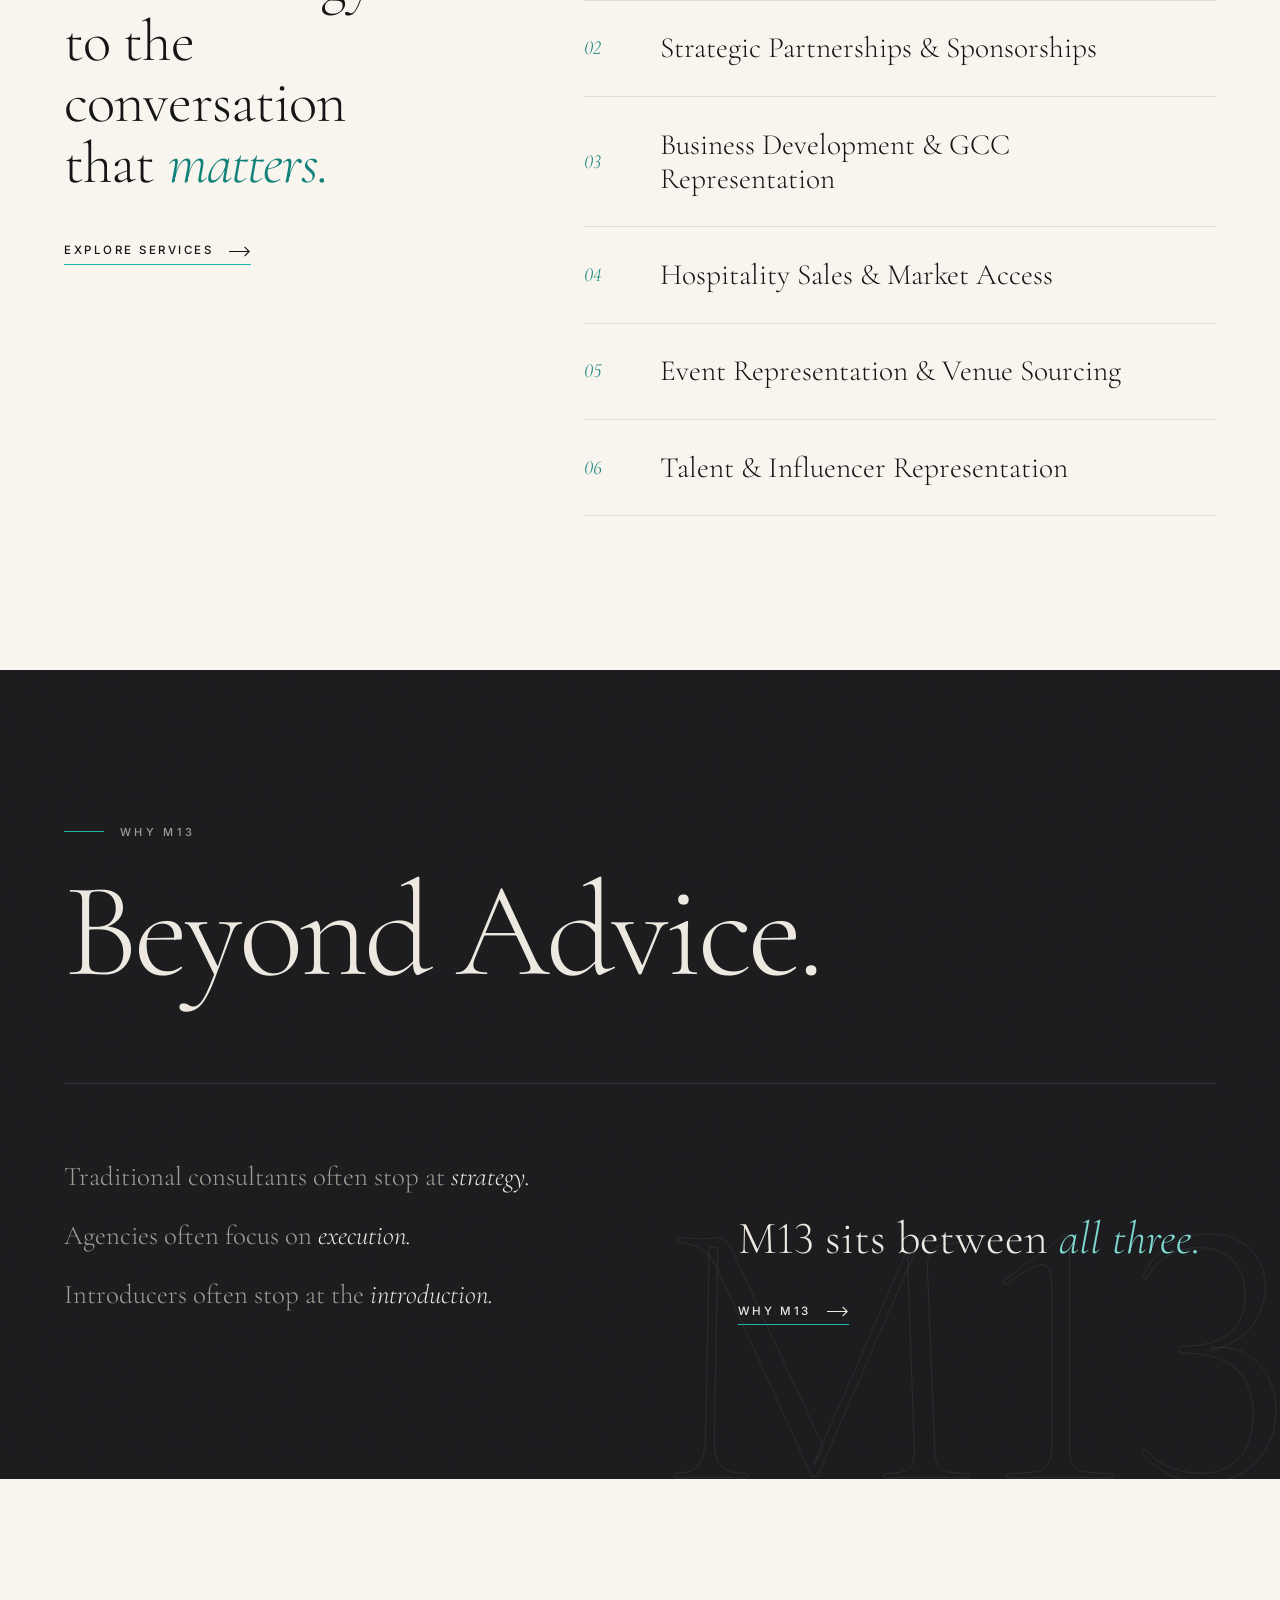
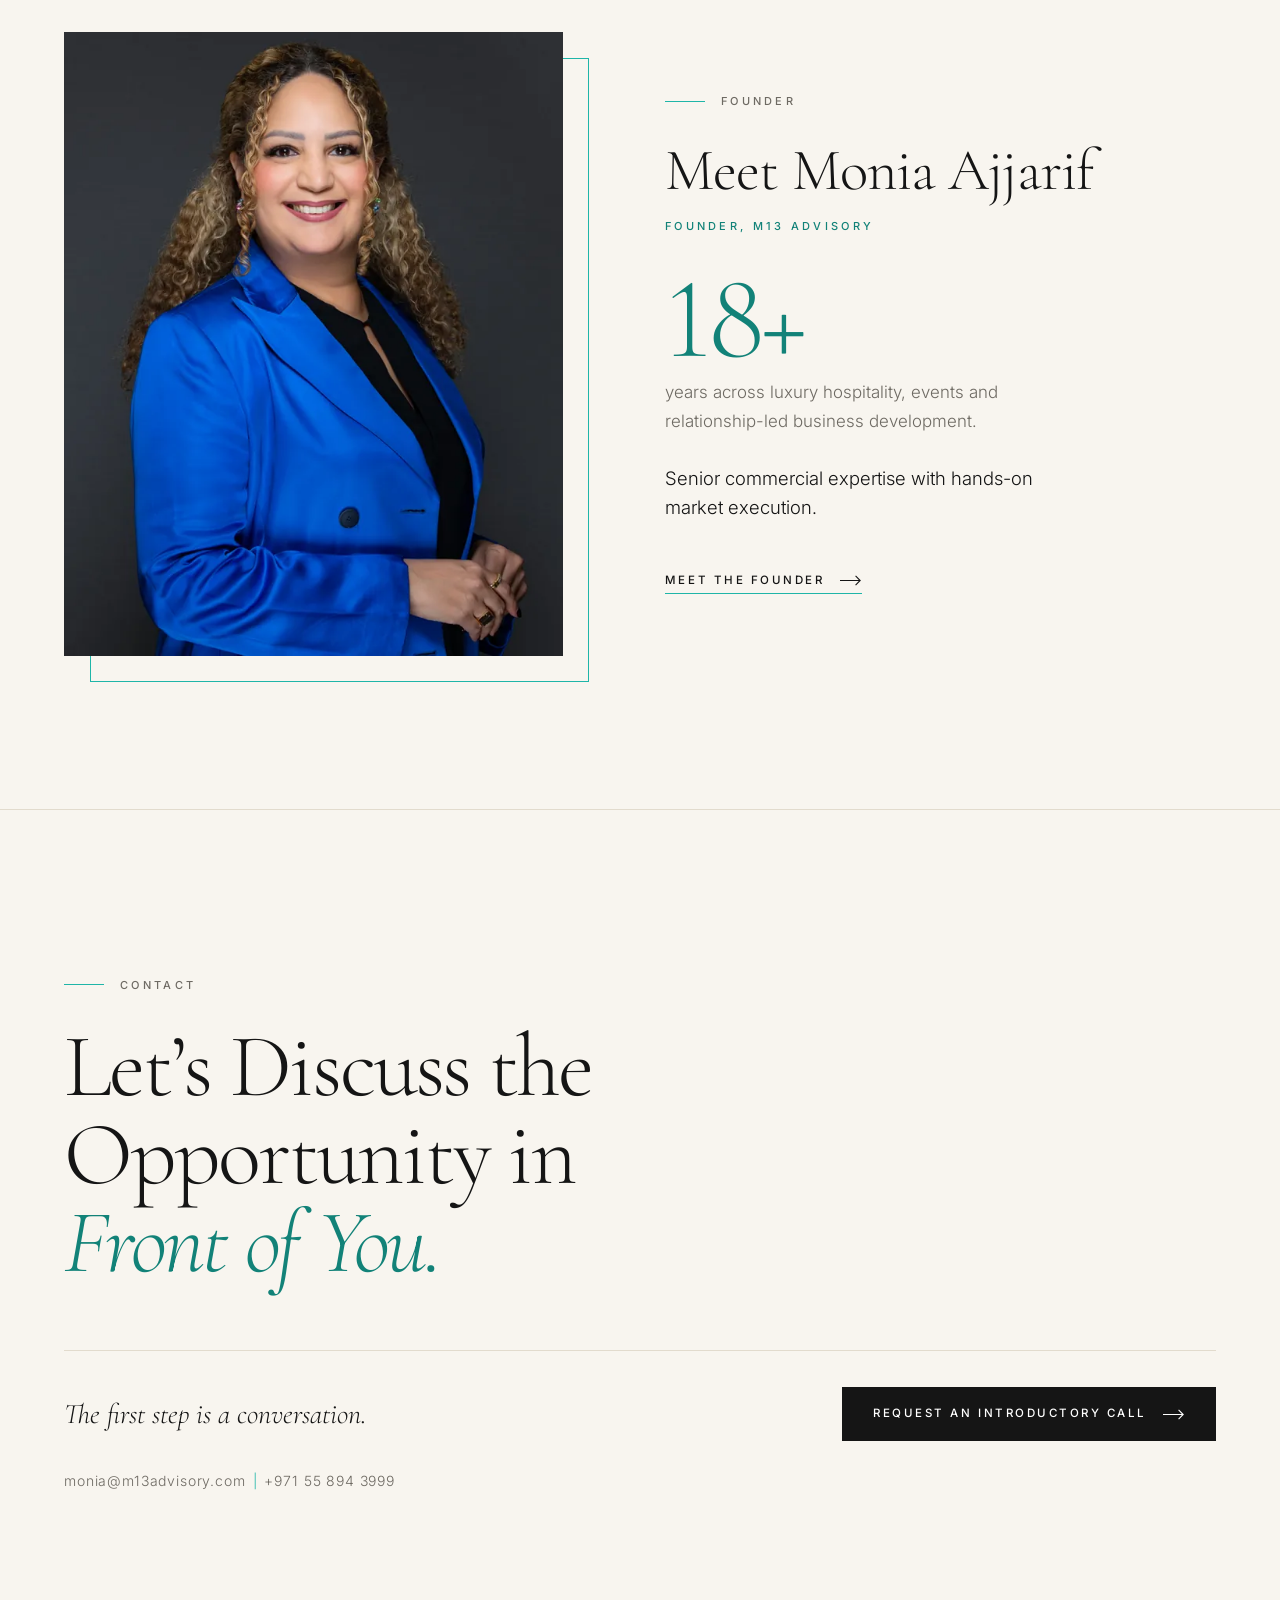
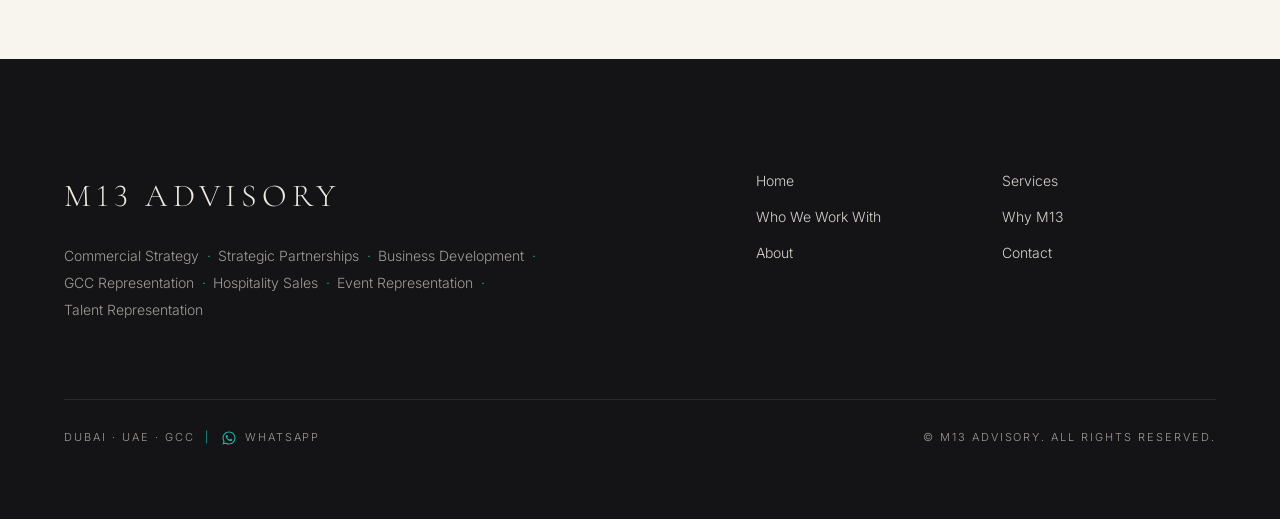
==== commit 20ef0ea8: "Rename hospitality to Market Access and move Event before Talent" ====
--- a/index.html
+++ b/index.html
@@ -103,17 +103,17 @@
 </a></li>
 <li class="reveal" style="--d:0.15s"><a class="idx-row" href="services.html#04">
   <span class="idx-num">04</span>
-  <span class="idx-title">Hospitality Sales &amp; Representation</span>
+  <span class="idx-title">Hospitality Sales &amp; Market Access</span>
   <span class="idx-go" aria-hidden="true"><svg class="arrow" viewBox="0 0 24 12" aria-hidden="true"><path d="M0 6h22M17 1l5 5-5 5" fill="none" stroke="currentColor" stroke-width="1.2"/></svg></span>
 </a></li>
 <li class="reveal" style="--d:0.20s"><a class="idx-row" href="services.html#05">
   <span class="idx-num">05</span>
-  <span class="idx-title">Talent &amp; Influencer Representation</span>
+  <span class="idx-title">Event Representation &amp; Venue Sourcing</span>
   <span class="idx-go" aria-hidden="true"><svg class="arrow" viewBox="0 0 24 12" aria-hidden="true"><path d="M0 6h22M17 1l5 5-5 5" fill="none" stroke="currentColor" stroke-width="1.2"/></svg></span>
 </a></li>
 <li class="reveal" style="--d:0.25s"><a class="idx-row" href="services.html#06">
   <span class="idx-num">06</span>
-  <span class="idx-title">Event Representation &amp; Venue Sourcing</span>
+  <span class="idx-title">Talent &amp; Influencer Representation</span>
   <span class="idx-go" aria-hidden="true"><svg class="arrow" viewBox="0 0 24 12" aria-hidden="true"><path d="M0 6h22M17 1l5 5-5 5" fill="none" stroke="currentColor" stroke-width="1.2"/></svg></span>
 </a></li>
     </ol>
@@ -176,7 +176,7 @@
     <div class="footer-top">
       <div>
         <p class="footer-brand">M13 ADVISORY</p>
-        <p class="footer-services"><span class="nw">Commercial Strategy</span> <span class="dot">·</span> <span class="nw">Strategic Partnerships</span> <span class="dot">·</span> <span class="nw">Business Development</span> <span class="dot">·</span> <span class="nw">GCC Representation</span> <span class="dot">·</span> <span class="nw">Hospitality Sales</span> <span class="dot">·</span> <span class="nw">Talent Representation</span> <span class="dot">·</span> <span class="nw">Event Representation</span></p>
+        <p class="footer-services"><span class="nw">Commercial Strategy</span> <span class="dot">·</span> <span class="nw">Strategic Partnerships</span> <span class="dot">·</span> <span class="nw">Business Development</span> <span class="dot">·</span> <span class="nw">GCC Representation</span> <span class="dot">·</span> <span class="nw">Hospitality Sales</span> <span class="dot">·</span> <span class="nw">Event Representation</span> <span class="dot">·</span> <span class="nw">Talent Representation</span></p>
       </div>
       <nav aria-label="Footer"><ul class="footer-nav"><li><a href="index.html">Home</a></li> <li><a href="services.html">Services</a></li> <li><a href="who-we-work-with.html">Who We Work With</a></li> <li><a href="why-m13.html">Why M13</a></li> <li><a href="about.html">About</a></li> <li><a href="contact.html">Contact</a></li></ul></nav>
     </div>
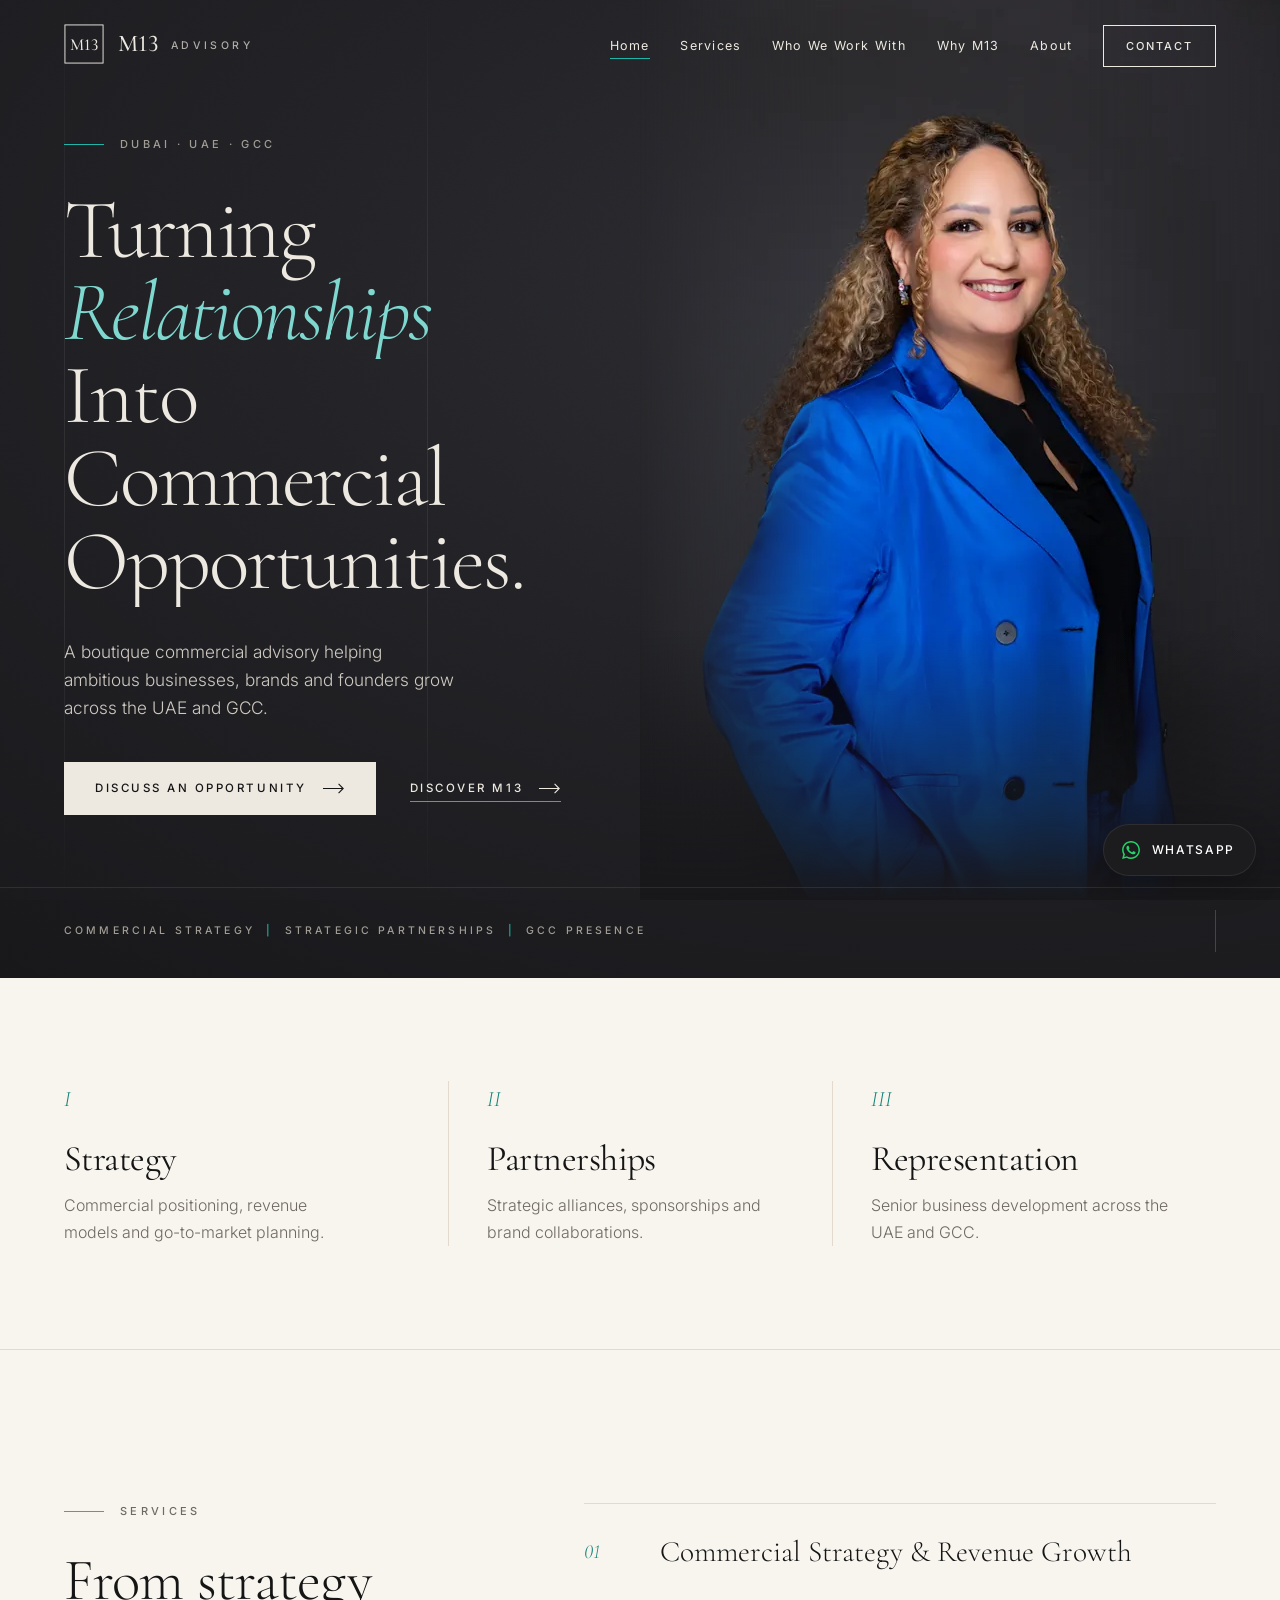
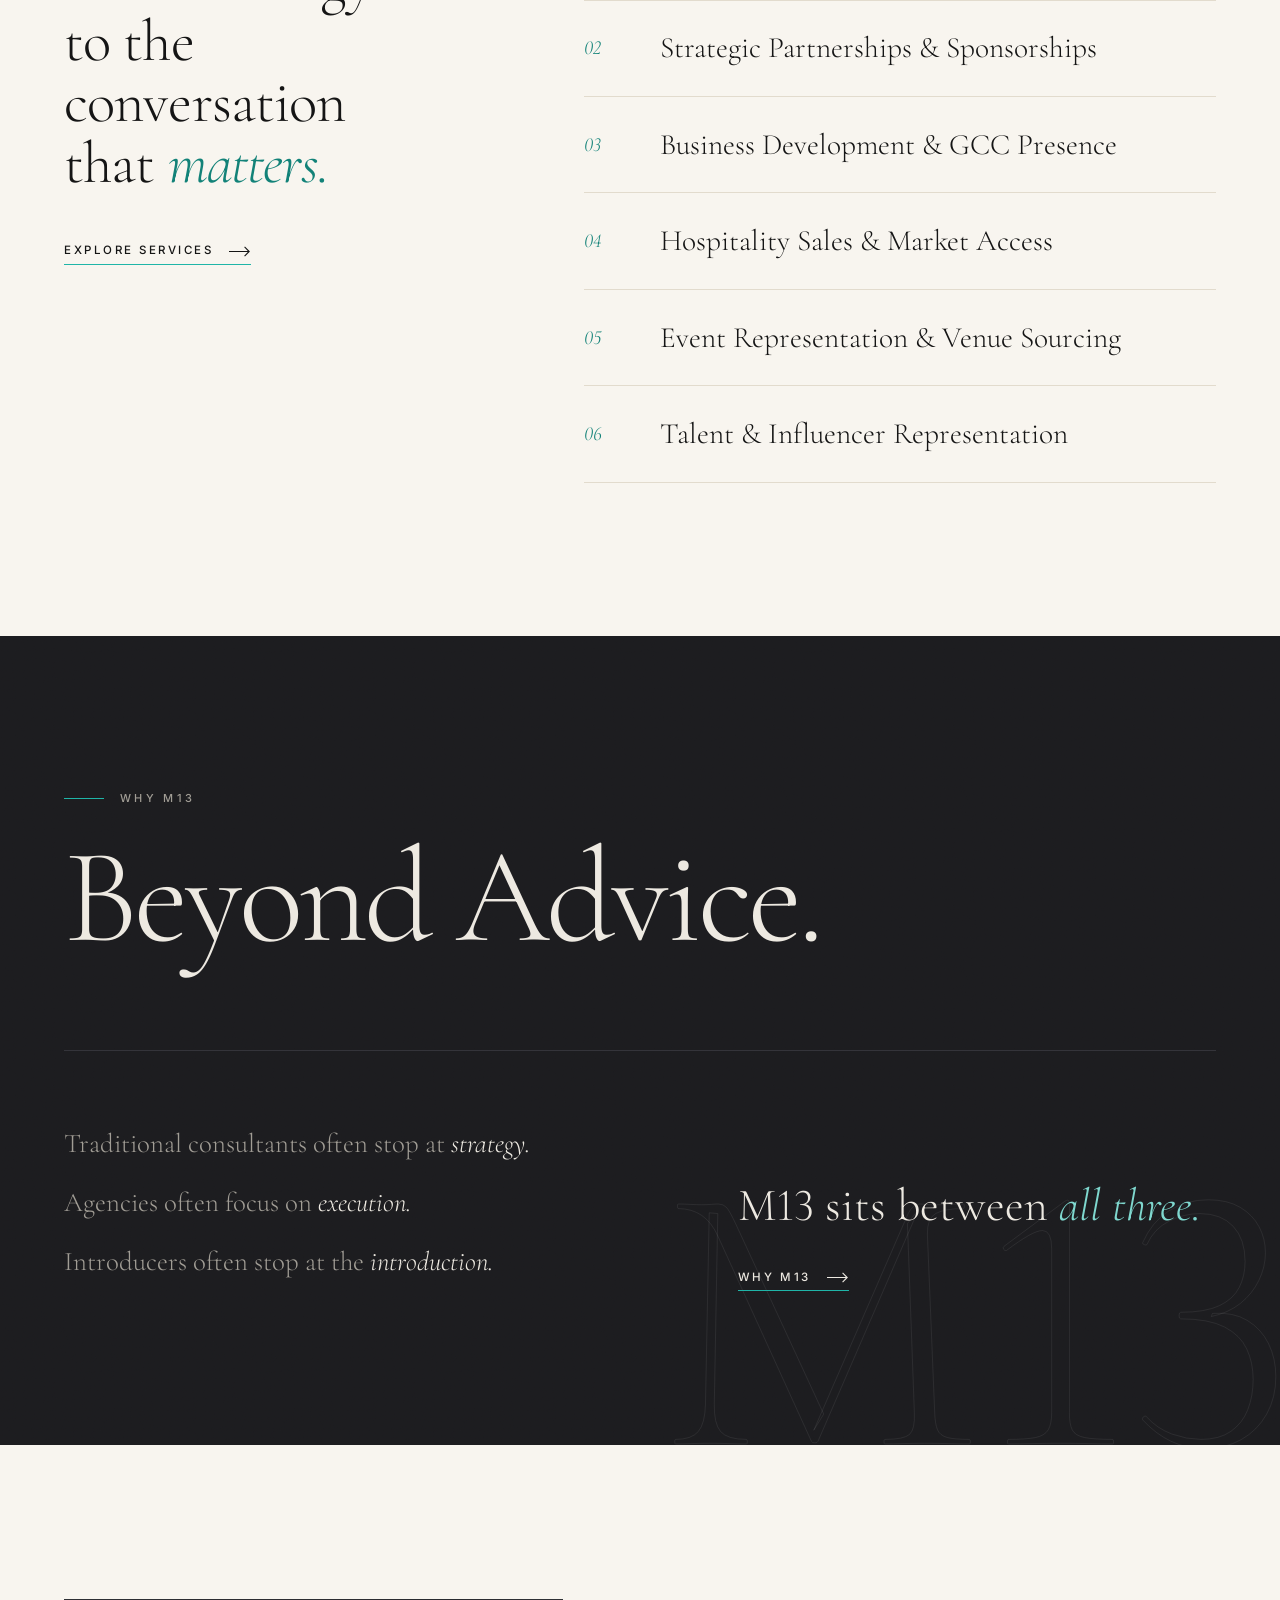
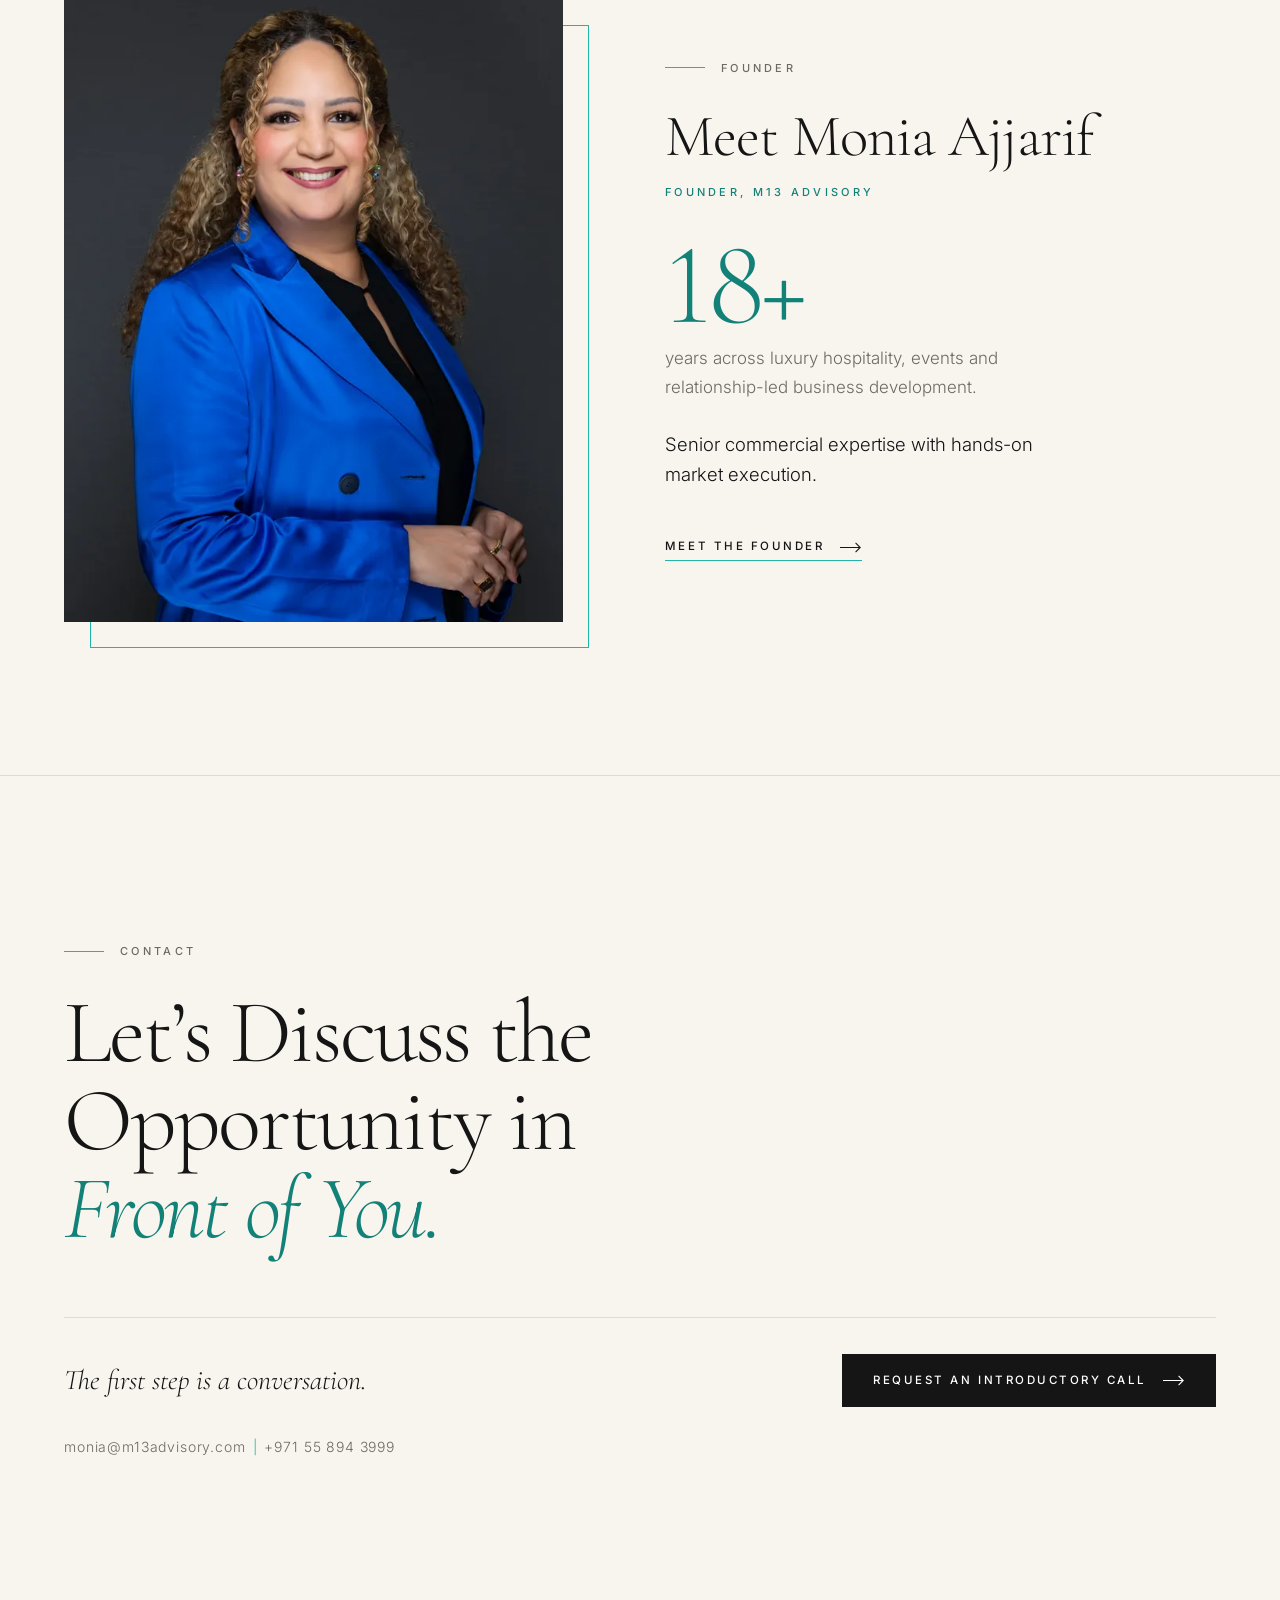
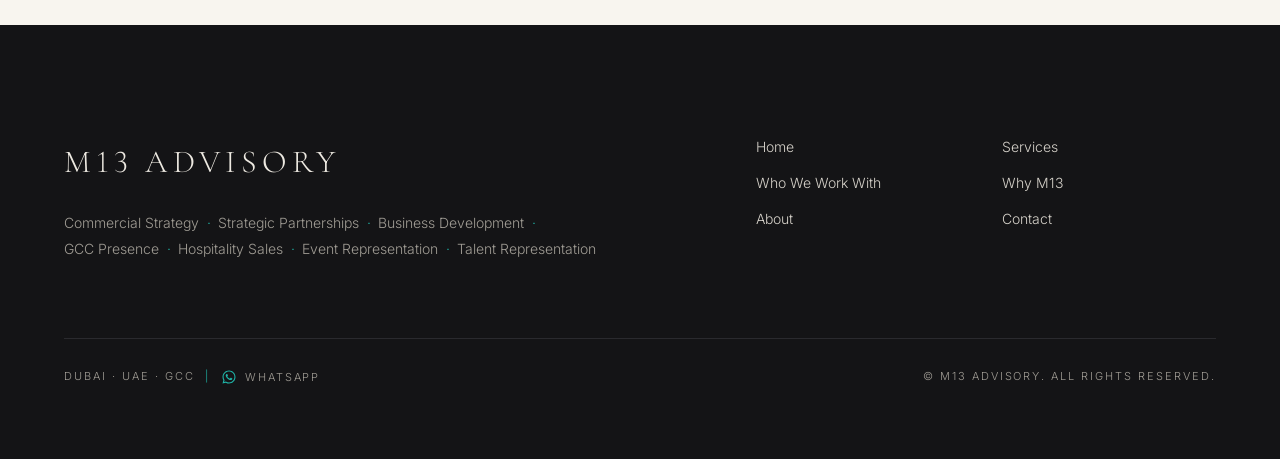
==== commit b9edaad1: "Rename service 03 to Business Development & GCC Presence" ====
--- a/index.html
+++ b/index.html
@@ -63,7 +63,7 @@
     <div class="actions hero-in" style="--d:.95s"><a class="btn btn-light" href="contact.html"><span>Discuss an Opportunity</span><svg class="arrow" viewBox="0 0 24 12" aria-hidden="true"><path d="M0 6h22M17 1l5 5-5 5" fill="none" stroke="currentColor" stroke-width="1.2"/></svg></a><a class="btn btn-ghost" href="about.html"><span>Discover M13</span><svg class="arrow" viewBox="0 0 24 12" aria-hidden="true"><path d="M0 6h22M17 1l5 5-5 5" fill="none" stroke="currentColor" stroke-width="1.2"/></svg></a></div>
   </div>
   <div class="wrap hero-foot hero-in" style="--d:1.15s">
-    <p>Commercial Strategy <span class="sep">|</span> Strategic Partnerships <span class="sep">|</span> GCC Representation</p>
+    <p>Commercial Strategy <span class="sep">|</span> Strategic Partnerships <span class="sep">|</span> GCC Presence</p>
     <span class="scroll-cue" aria-hidden="true"></span>
   </div>
 </section>
@@ -98,7 +98,7 @@
 </a></li>
 <li class="reveal" style="--d:0.10s"><a class="idx-row" href="services.html#03">
   <span class="idx-num">03</span>
-  <span class="idx-title">Business Development &amp; GCC Representation</span>
+  <span class="idx-title">Business Development &amp; GCC Presence</span>
   <span class="idx-go" aria-hidden="true"><svg class="arrow" viewBox="0 0 24 12" aria-hidden="true"><path d="M0 6h22M17 1l5 5-5 5" fill="none" stroke="currentColor" stroke-width="1.2"/></svg></span>
 </a></li>
 <li class="reveal" style="--d:0.15s"><a class="idx-row" href="services.html#04">
@@ -176,7 +176,7 @@
     <div class="footer-top">
       <div>
         <p class="footer-brand">M13 ADVISORY</p>
-        <p class="footer-services"><span class="nw">Commercial Strategy</span> <span class="dot">·</span> <span class="nw">Strategic Partnerships</span> <span class="dot">·</span> <span class="nw">Business Development</span> <span class="dot">·</span> <span class="nw">GCC Representation</span> <span class="dot">·</span> <span class="nw">Hospitality Sales</span> <span class="dot">·</span> <span class="nw">Event Representation</span> <span class="dot">·</span> <span class="nw">Talent Representation</span></p>
+        <p class="footer-services"><span class="nw">Commercial Strategy</span> <span class="dot">·</span> <span class="nw">Strategic Partnerships</span> <span class="dot">·</span> <span class="nw">Business Development</span> <span class="dot">·</span> <span class="nw">GCC Presence</span> <span class="dot">·</span> <span class="nw">Hospitality Sales</span> <span class="dot">·</span> <span class="nw">Event Representation</span> <span class="dot">·</span> <span class="nw">Talent Representation</span></p>
       </div>
       <nav aria-label="Footer"><ul class="footer-nav"><li><a href="index.html">Home</a></li> <li><a href="services.html">Services</a></li> <li><a href="who-we-work-with.html">Who We Work With</a></li> <li><a href="why-m13.html">Why M13</a></li> <li><a href="about.html">About</a></li> <li><a href="contact.html">Contact</a></li></ul></nav>
     </div>
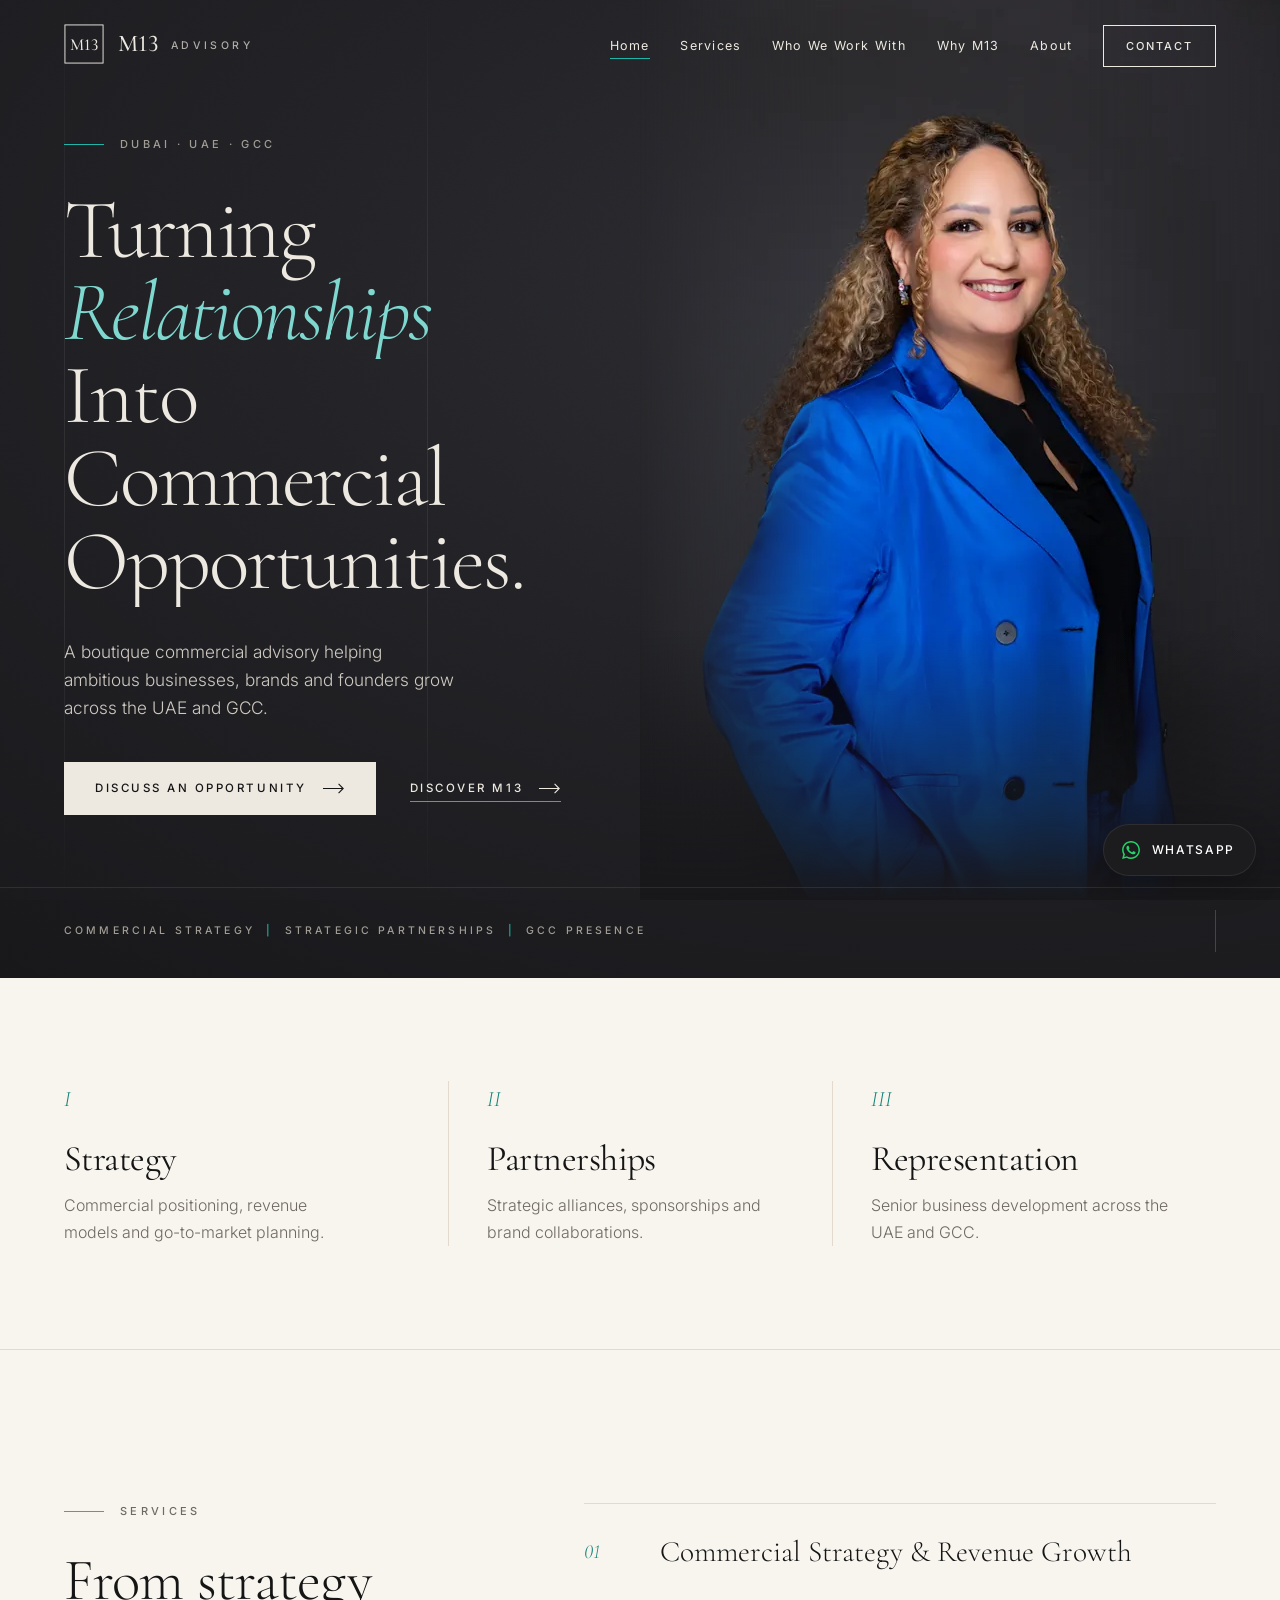
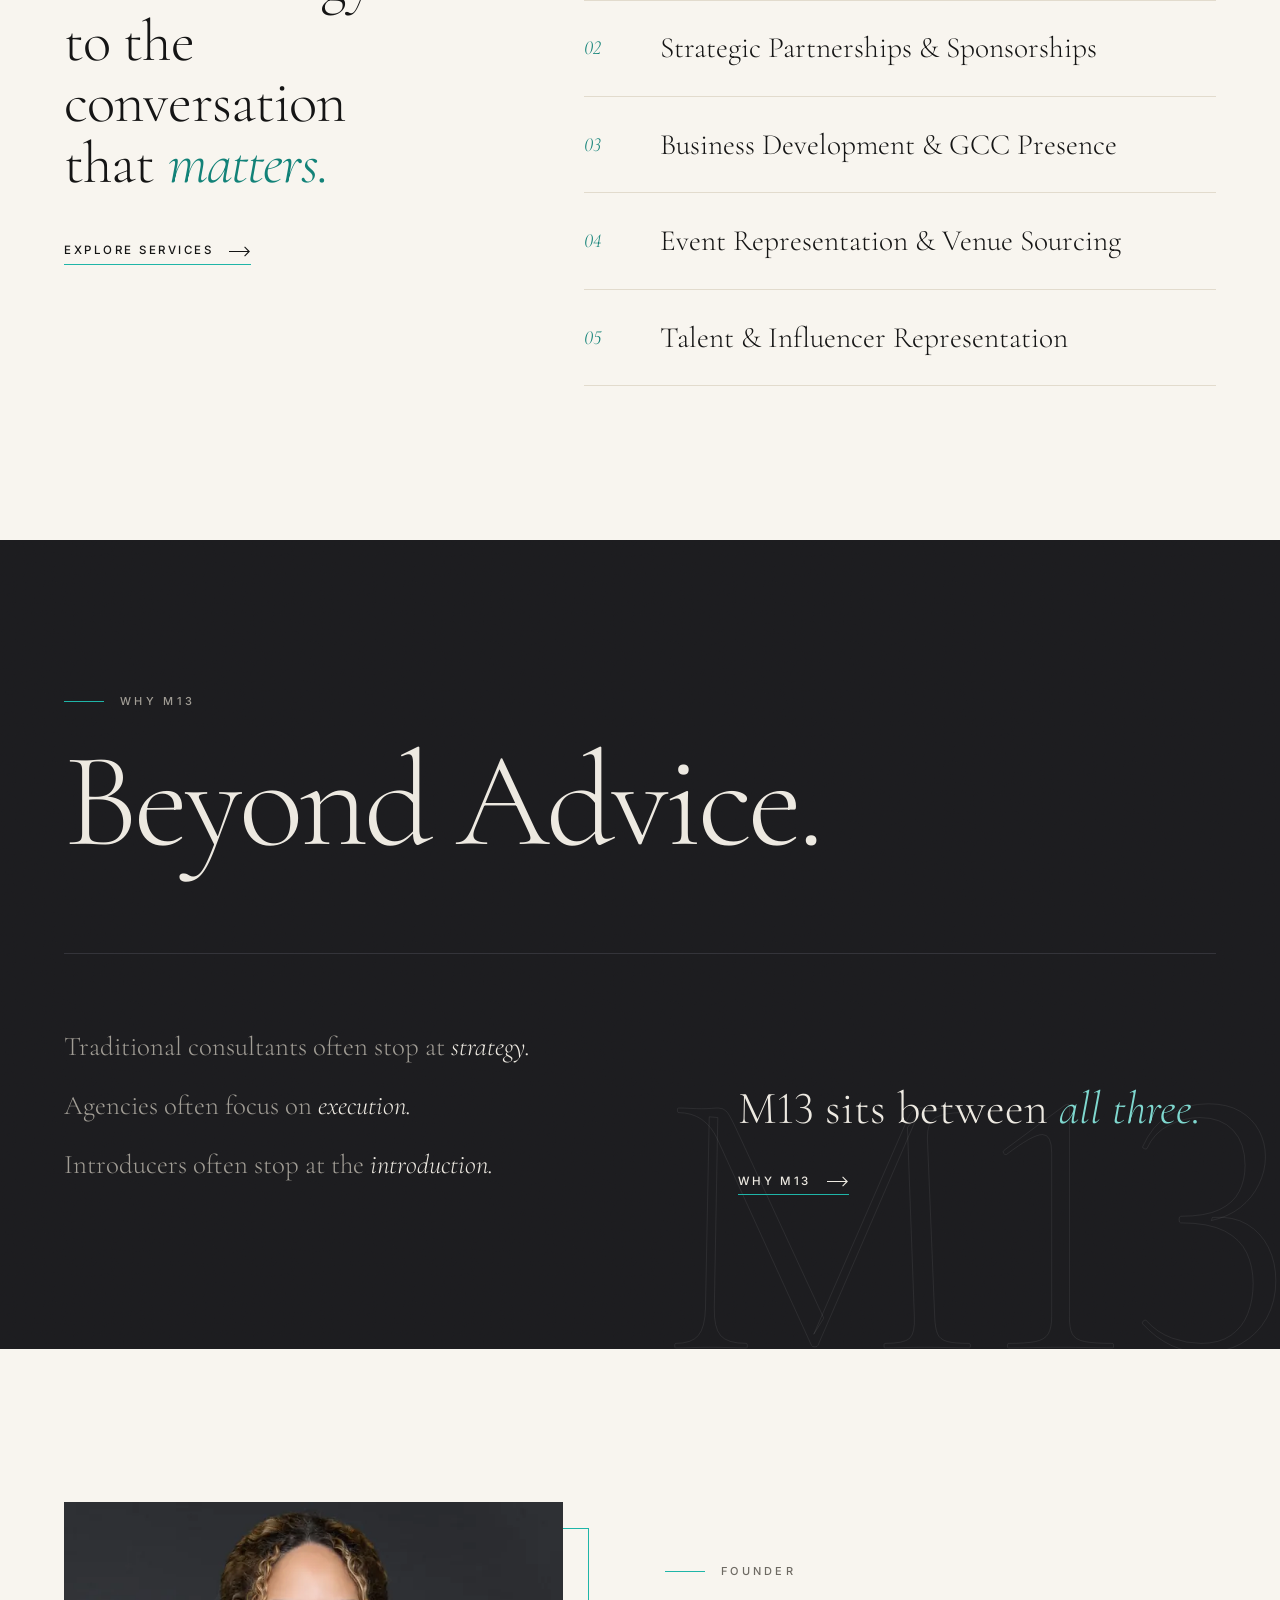
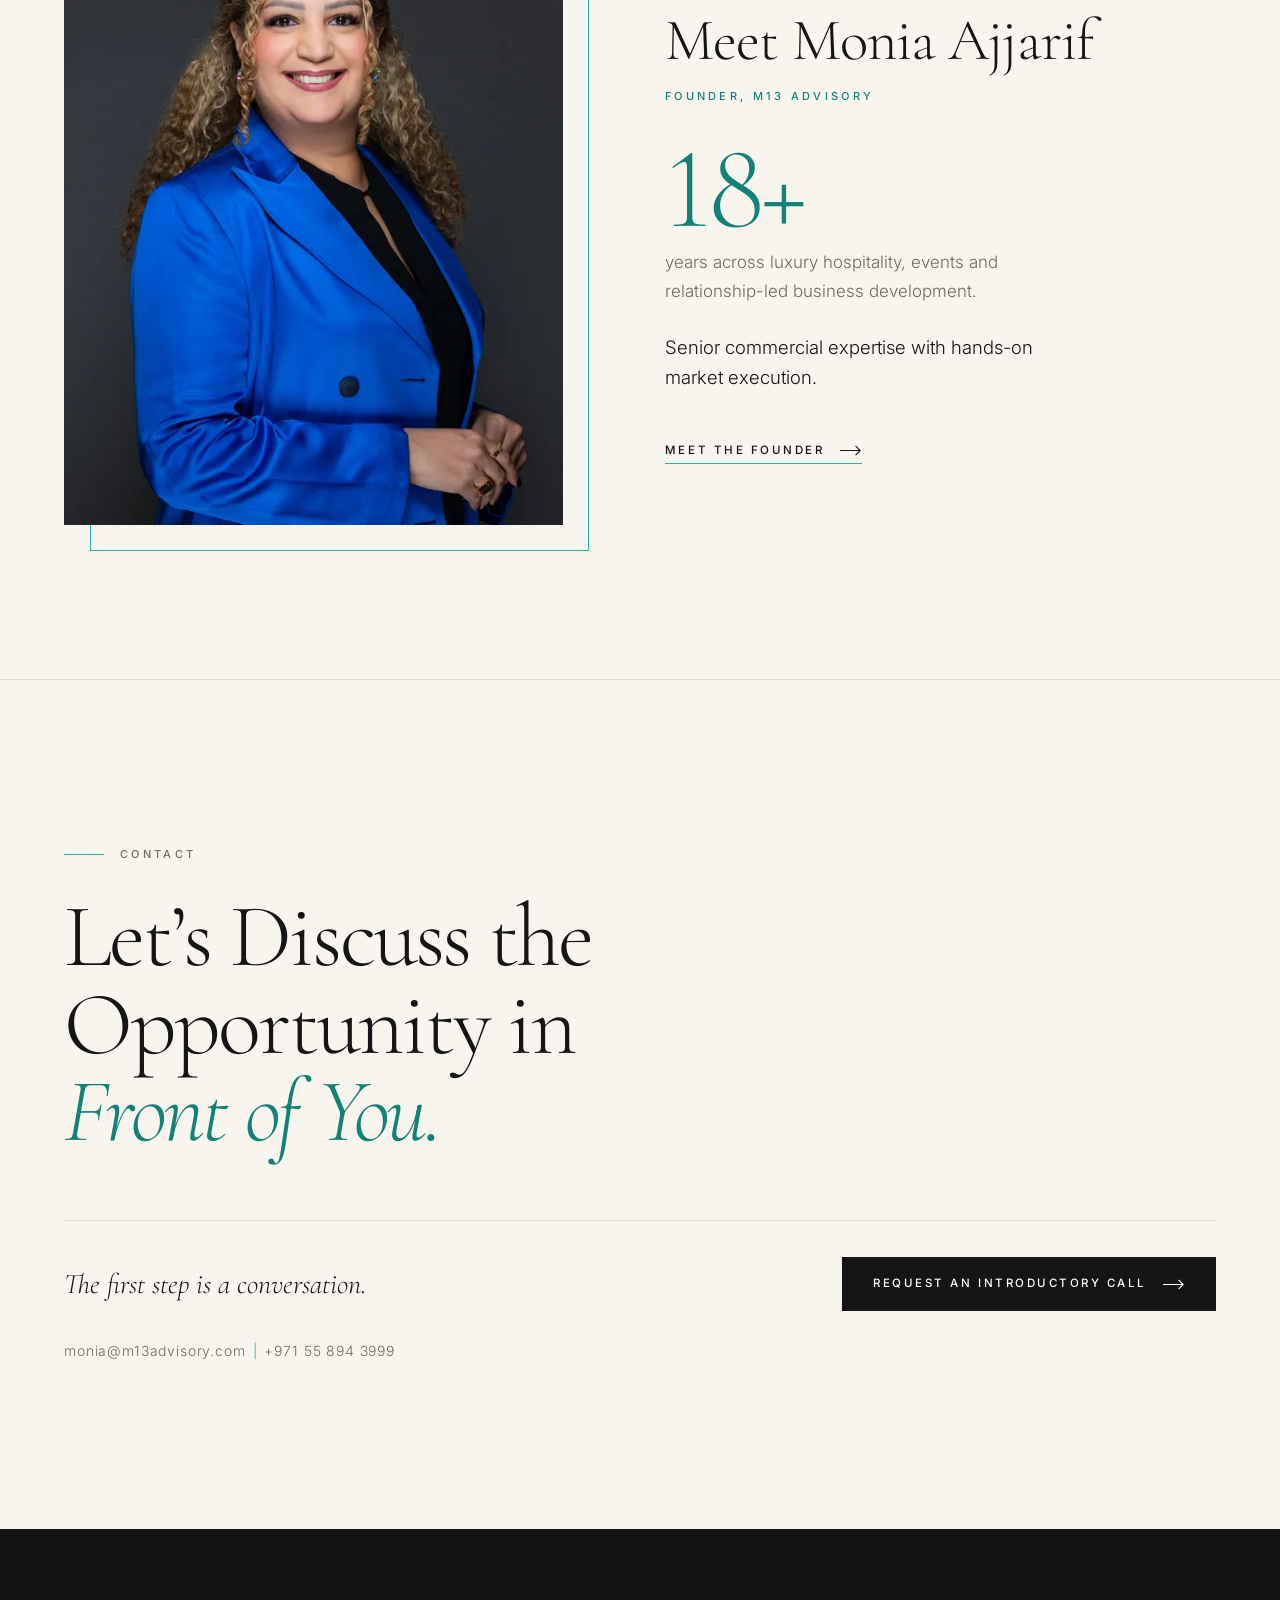
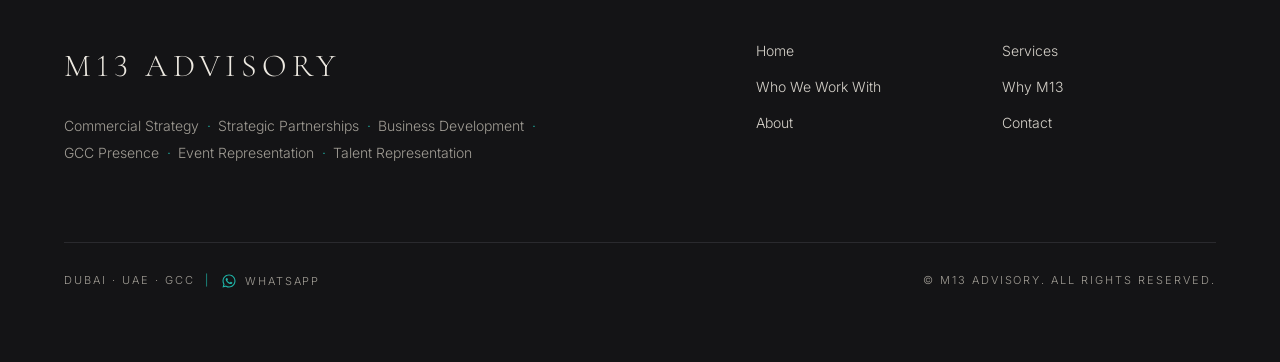
==== commit 3cf859e5: "Remove Hospitality Sales & Market Access and renumber services to five Drop service 04 from Services" ====
--- a/index.html
+++ b/index.html
@@ -103,16 +103,11 @@
 </a></li>
 <li class="reveal" style="--d:0.15s"><a class="idx-row" href="services.html#04">
   <span class="idx-num">04</span>
-  <span class="idx-title">Hospitality Sales &amp; Market Access</span>
+  <span class="idx-title">Event Representation &amp; Venue Sourcing</span>
   <span class="idx-go" aria-hidden="true"><svg class="arrow" viewBox="0 0 24 12" aria-hidden="true"><path d="M0 6h22M17 1l5 5-5 5" fill="none" stroke="currentColor" stroke-width="1.2"/></svg></span>
 </a></li>
 <li class="reveal" style="--d:0.20s"><a class="idx-row" href="services.html#05">
   <span class="idx-num">05</span>
-  <span class="idx-title">Event Representation &amp; Venue Sourcing</span>
-  <span class="idx-go" aria-hidden="true"><svg class="arrow" viewBox="0 0 24 12" aria-hidden="true"><path d="M0 6h22M17 1l5 5-5 5" fill="none" stroke="currentColor" stroke-width="1.2"/></svg></span>
-</a></li>
-<li class="reveal" style="--d:0.25s"><a class="idx-row" href="services.html#06">
-  <span class="idx-num">06</span>
   <span class="idx-title">Talent &amp; Influencer Representation</span>
   <span class="idx-go" aria-hidden="true"><svg class="arrow" viewBox="0 0 24 12" aria-hidden="true"><path d="M0 6h22M17 1l5 5-5 5" fill="none" stroke="currentColor" stroke-width="1.2"/></svg></span>
 </a></li>
@@ -176,7 +171,7 @@
     <div class="footer-top">
       <div>
         <p class="footer-brand">M13 ADVISORY</p>
-        <p class="footer-services"><span class="nw">Commercial Strategy</span> <span class="dot">·</span> <span class="nw">Strategic Partnerships</span> <span class="dot">·</span> <span class="nw">Business Development</span> <span class="dot">·</span> <span class="nw">GCC Presence</span> <span class="dot">·</span> <span class="nw">Hospitality Sales</span> <span class="dot">·</span> <span class="nw">Event Representation</span> <span class="dot">·</span> <span class="nw">Talent Representation</span></p>
+        <p class="footer-services"><span class="nw">Commercial Strategy</span> <span class="dot">·</span> <span class="nw">Strategic Partnerships</span> <span class="dot">·</span> <span class="nw">Business Development</span> <span class="dot">·</span> <span class="nw">GCC Presence</span> <span class="dot">·</span> <span class="nw">Event Representation</span> <span class="dot">·</span> <span class="nw">Talent Representation</span></p>
       </div>
       <nav aria-label="Footer"><ul class="footer-nav"><li><a href="index.html">Home</a></li> <li><a href="services.html">Services</a></li> <li><a href="who-we-work-with.html">Who We Work With</a></li> <li><a href="why-m13.html">Why M13</a></li> <li><a href="about.html">About</a></li> <li><a href="contact.html">Contact</a></li></ul></nav>
     </div>
--- a/assets/styles.css
+++ b/assets/styles.css
@@ -204,6 +204,10 @@
 .founder-feature .founder-grid{grid-template-columns:minmax(0,.8fr) minmax(0,1.2fr);align-items:start}
 .founder-feature .prose p{color:var(--on-dark-mute)}
 .founder-feature .prose p.lead{color:var(--on-dark)}
+.past-houses-label{font:500 11px/1 var(--sans);letter-spacing:.3em;text-transform:uppercase;color:var(--accent);margin:40px 0 18px}
+.past-houses{list-style:none;margin:0;padding:0;display:flex;flex-wrap:wrap;align-items:baseline;gap:10px 0}
+.past-houses li{font-family:var(--serif);font-size:clamp(20px,2vw,26px);font-weight:400;letter-spacing:.04em;color:var(--on-dark);line-height:1.3}
+.past-houses li:not(:last-child)::after{content:"·";margin:0 .85em;color:var(--accent);font-weight:400;speak:never}
 
 /* Split layout */
 .split{display:grid;grid-template-columns:minmax(0,1fr) minmax(0,1.05fr);gap:clamp(40px,7vw,120px);align-items:start}
